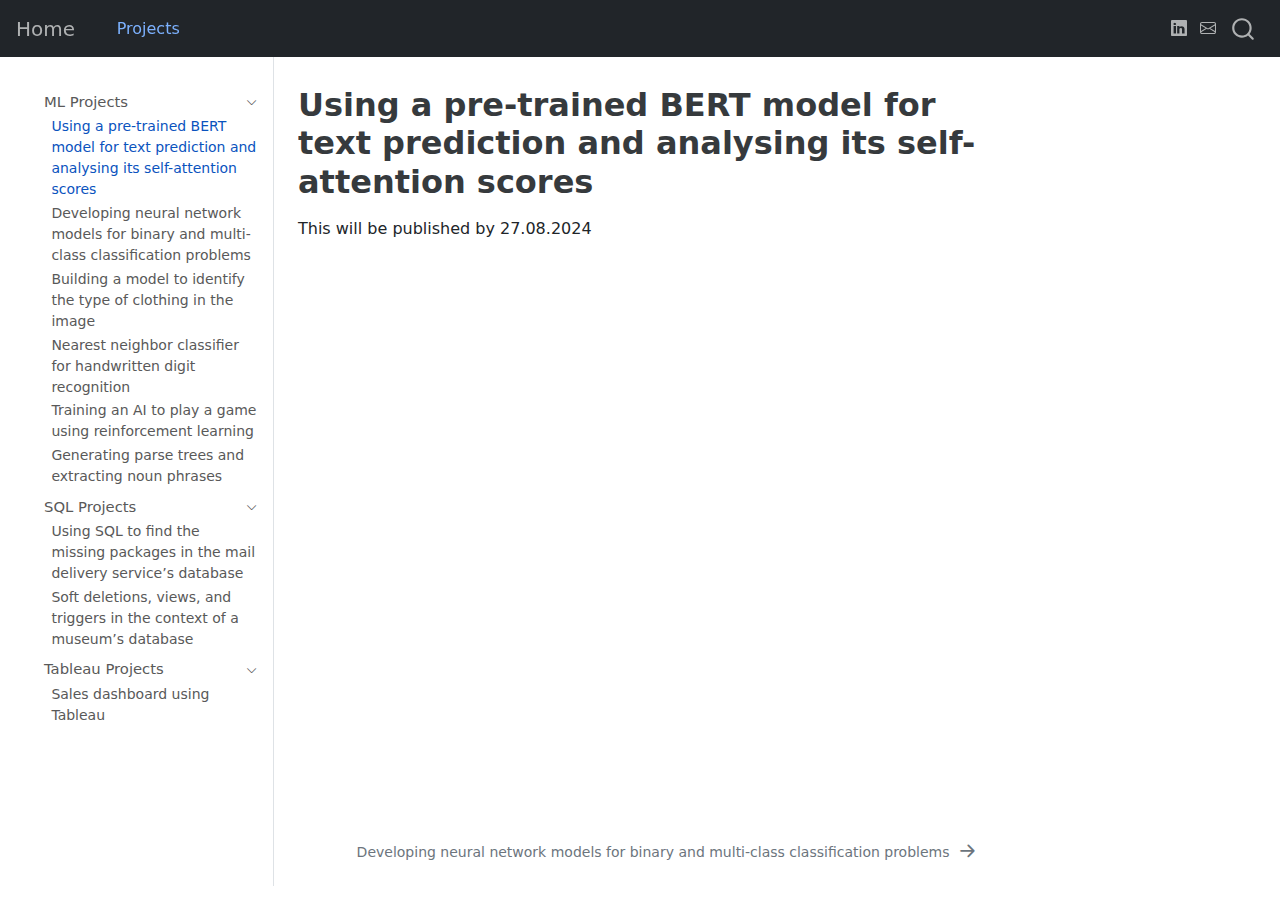
==== docs/projects/Bert/bertmodel.html @ 3a67f7de "Add projects" ====
<!DOCTYPE html>
<html xmlns="http://www.w3.org/1999/xhtml" lang="en" xml:lang="en"><head>

<meta charset="utf-8">
<meta name="generator" content="quarto-1.3.450">

<meta name="viewport" content="width=device-width, initial-scale=1.0, user-scalable=yes">


<title>Using a pre-trained BERT model for text prediction and analysing its self-attention scores</title>
<style>
code{white-space: pre-wrap;}
span.smallcaps{font-variant: small-caps;}
div.columns{display: flex; gap: min(4vw, 1.5em);}
div.column{flex: auto; overflow-x: auto;}
div.hanging-indent{margin-left: 1.5em; text-indent: -1.5em;}
ul.task-list{list-style: none;}
ul.task-list li input[type="checkbox"] {
  width: 0.8em;
  margin: 0 0.8em 0.2em -1em; /* quarto-specific, see https://github.com/quarto-dev/quarto-cli/issues/4556 */ 
  vertical-align: middle;
}
</style>


<script src="../../site_libs/quarto-nav/quarto-nav.js"></script>
<script src="../../site_libs/quarto-nav/headroom.min.js"></script>
<script src="../../site_libs/clipboard/clipboard.min.js"></script>
<script src="../../site_libs/quarto-search/autocomplete.umd.js"></script>
<script src="../../site_libs/quarto-search/fuse.min.js"></script>
<script src="../../site_libs/quarto-search/quarto-search.js"></script>
<meta name="quarto:offset" content="../../">
<link href="../../projects/BnMclass/binaryNmulti.html" rel="next">
<script src="../../site_libs/quarto-html/quarto.js"></script>
<script src="../../site_libs/quarto-html/popper.min.js"></script>
<script src="../../site_libs/quarto-html/tippy.umd.min.js"></script>
<script src="../../site_libs/quarto-html/anchor.min.js"></script>
<link href="../../site_libs/quarto-html/tippy.css" rel="stylesheet">
<link href="../../site_libs/quarto-html/quarto-syntax-highlighting.css" rel="stylesheet" id="quarto-text-highlighting-styles">
<script src="../../site_libs/bootstrap/bootstrap.min.js"></script>
<link href="../../site_libs/bootstrap/bootstrap-icons.css" rel="stylesheet">
<link href="../../site_libs/bootstrap/bootstrap.min.css" rel="stylesheet" id="quarto-bootstrap" data-mode="light">
<script id="quarto-search-options" type="application/json">{
  "location": "navbar",
  "copy-button": false,
  "collapse-after": 3,
  "panel-placement": "end",
  "type": "overlay",
  "limit": 20,
  "language": {
    "search-no-results-text": "No results",
    "search-matching-documents-text": "matching documents",
    "search-copy-link-title": "Copy link to search",
    "search-hide-matches-text": "Hide additional matches",
    "search-more-match-text": "more match in this document",
    "search-more-matches-text": "more matches in this document",
    "search-clear-button-title": "Clear",
    "search-detached-cancel-button-title": "Cancel",
    "search-submit-button-title": "Submit",
    "search-label": "Search"
  }
}</script>
<style>html{ scroll-behavior: smooth; }</style>


</head>

<body class="nav-sidebar floating nav-fixed">


<div id="quarto-search-results"></div>
  <header id="quarto-header" class="headroom fixed-top">
    <nav class="navbar navbar-expand-lg navbar-dark ">
      <div class="navbar-container container-fluid">
      <div class="navbar-brand-container">
    <a class="navbar-brand" href="../../index.html">
    <span class="navbar-title">Home</span>
    </a>
  </div>
            <div id="quarto-search" class="" title="Search"></div>
          <button class="navbar-toggler" type="button" data-bs-toggle="collapse" data-bs-target="#navbarCollapse" aria-controls="navbarCollapse" aria-expanded="false" aria-label="Toggle navigation" onclick="if (window.quartoToggleHeadroom) { window.quartoToggleHeadroom(); }">
  <span class="navbar-toggler-icon"></span>
</button>
          <div class="collapse navbar-collapse" id="navbarCollapse">
            <ul class="navbar-nav navbar-nav-scroll me-auto">
  <li class="nav-item">
    <a class="nav-link active" href="../../projects/MNIST/mnist.html" rel="" target="" aria-current="page">
 <span class="menu-text">Projects</span></a>
  </li>  
</ul>
            <div class="quarto-navbar-tools ms-auto">
    <a href="https://www.linkedin.com/in/ramkuchana/" rel="" title="Linkedin" class="quarto-navigation-tool px-1" aria-label="Linkedin"><i class="bi bi-linkedin"></i></a>
    <a href="mailto:rams9795@gmail.com" rel="" title="Email" class="quarto-navigation-tool px-1" aria-label="Email"><i class="bi bi-envelope"></i></a>
</div>
          </div> <!-- /navcollapse -->
      </div> <!-- /container-fluid -->
    </nav>
  <nav class="quarto-secondary-nav">
    <div class="container-fluid d-flex">
      <button type="button" class="quarto-btn-toggle btn" data-bs-toggle="collapse" data-bs-target="#quarto-sidebar,#quarto-sidebar-glass" aria-controls="quarto-sidebar" aria-expanded="false" aria-label="Toggle sidebar navigation" onclick="if (window.quartoToggleHeadroom) { window.quartoToggleHeadroom(); }">
        <i class="bi bi-layout-text-sidebar-reverse"></i>
      </button>
      <nav class="quarto-page-breadcrumbs" aria-label="breadcrumb"><ol class="breadcrumb"><li class="breadcrumb-item"><a href="../../projects/Bert/bertmodel.html">ML Projects</a></li><li class="breadcrumb-item"><a href="../../projects/Bert/bertmodel.html">Using a pre-trained BERT model for text prediction and analysing its self-attention scores</a></li></ol></nav>
      <a class="flex-grow-1" role="button" data-bs-toggle="collapse" data-bs-target="#quarto-sidebar,#quarto-sidebar-glass" aria-controls="quarto-sidebar" aria-expanded="false" aria-label="Toggle sidebar navigation" onclick="if (window.quartoToggleHeadroom) { window.quartoToggleHeadroom(); }">      
      </a>
    </div>
  </nav>
</header>
<!-- content -->
<div id="quarto-content" class="quarto-container page-columns page-rows-contents page-layout-article page-navbar">
<!-- sidebar -->
  <nav id="quarto-sidebar" class="sidebar collapse collapse-horizontal sidebar-navigation floating overflow-auto">
    <div class="sidebar-menu-container"> 
    <ul class="list-unstyled mt-1">
        <li class="sidebar-item sidebar-item-section">
      <div class="sidebar-item-container"> 
            <a class="sidebar-item-text sidebar-link text-start" data-bs-toggle="collapse" data-bs-target="#quarto-sidebar-section-1" aria-expanded="true">
 <span class="menu-text">ML Projects</span></a>
          <a class="sidebar-item-toggle text-start" data-bs-toggle="collapse" data-bs-target="#quarto-sidebar-section-1" aria-expanded="true" aria-label="Toggle section">
            <i class="bi bi-chevron-right ms-2"></i>
          </a> 
      </div>
      <ul id="quarto-sidebar-section-1" class="collapse list-unstyled sidebar-section depth1 show">  
          <li class="sidebar-item">
  <div class="sidebar-item-container"> 
  <a href="../../projects/Bert/bertmodel.html" class="sidebar-item-text sidebar-link active">
 <span class="menu-text">Using a pre-trained BERT model for text prediction and analysing its self-attention scores</span></a>
  </div>
</li>
          <li class="sidebar-item">
  <div class="sidebar-item-container"> 
  <a href="../../projects/BnMclass/binaryNmulti.html" class="sidebar-item-text sidebar-link">
 <span class="menu-text">Developing neural network models for binary and multi-class classification problems</span></a>
  </div>
</li>
          <li class="sidebar-item">
  <div class="sidebar-item-container"> 
  <a href="../../projects/FashionMNIST/fashionMNIST.html" class="sidebar-item-text sidebar-link">
 <span class="menu-text">Building a model to identify the type of clothing in the image</span></a>
  </div>
</li>
          <li class="sidebar-item">
  <div class="sidebar-item-container"> 
  <a href="../../projects/MNIST/mnist.html" class="sidebar-item-text sidebar-link">
 <span class="menu-text">Nearest neighbor classifier for handwritten digit recognition</span></a>
  </div>
</li>
          <li class="sidebar-item">
  <div class="sidebar-item-container"> 
  <a href="../../projects/NimGame/NimGame.html" class="sidebar-item-text sidebar-link">
 <span class="menu-text">Training an AI to play a game using reinforcement learning</span></a>
  </div>
</li>
          <li class="sidebar-item">
  <div class="sidebar-item-container"> 
  <a href="../../projects/ParseTrees/ParsetreesNnounphrases.html" class="sidebar-item-text sidebar-link">
 <span class="menu-text">Generating parse trees and extracting noun phrases</span></a>
  </div>
</li>
      </ul>
  </li>
        <li class="sidebar-item sidebar-item-section">
      <div class="sidebar-item-container"> 
            <a class="sidebar-item-text sidebar-link text-start" data-bs-toggle="collapse" data-bs-target="#quarto-sidebar-section-2" aria-expanded="true">
 <span class="menu-text">SQL Projects</span></a>
          <a class="sidebar-item-toggle text-start" data-bs-toggle="collapse" data-bs-target="#quarto-sidebar-section-2" aria-expanded="true" aria-label="Toggle section">
            <i class="bi bi-chevron-right ms-2"></i>
          </a> 
      </div>
      <ul id="quarto-sidebar-section-2" class="collapse list-unstyled sidebar-section depth1 show">  
          <li class="sidebar-item">
  <div class="sidebar-item-container"> 
  <a href="../../projects/SQLPackages/packages.html" class="sidebar-item-text sidebar-link">
 <span class="menu-text">Using SQL to find the missing packages in the mail delivery service’s database</span></a>
  </div>
</li>
          <li class="sidebar-item">
  <div class="sidebar-item-container"> 
  <a href="../../projects/SQLMuseum/mfa.html" class="sidebar-item-text sidebar-link">
 <span class="menu-text">Soft deletions, views, and triggers in the context of a museum’s database</span></a>
  </div>
</li>
      </ul>
  </li>
        <li class="sidebar-item sidebar-item-section">
      <div class="sidebar-item-container"> 
            <a class="sidebar-item-text sidebar-link text-start" data-bs-toggle="collapse" data-bs-target="#quarto-sidebar-section-3" aria-expanded="true">
 <span class="menu-text">Tableau Projects</span></a>
          <a class="sidebar-item-toggle text-start" data-bs-toggle="collapse" data-bs-target="#quarto-sidebar-section-3" aria-expanded="true" aria-label="Toggle section">
            <i class="bi bi-chevron-right ms-2"></i>
          </a> 
      </div>
      <ul id="quarto-sidebar-section-3" class="collapse list-unstyled sidebar-section depth1 show">  
          <li class="sidebar-item">
  <div class="sidebar-item-container"> 
  <a href="../../projects/Salesdashboard/salesdashboard.html" class="sidebar-item-text sidebar-link">
 <span class="menu-text">Sales dashboard using Tableau</span></a>
  </div>
</li>
      </ul>
  </li>
    </ul>
    </div>
</nav>
<div id="quarto-sidebar-glass" data-bs-toggle="collapse" data-bs-target="#quarto-sidebar,#quarto-sidebar-glass"></div>
<!-- margin-sidebar -->
    <div id="quarto-margin-sidebar" class="sidebar margin-sidebar">
        
    </div>
<!-- main -->
<main class="content" id="quarto-document-content">

<header id="title-block-header" class="quarto-title-block default">
<div class="quarto-title">
<h1 class="title">Using a pre-trained BERT model for text prediction and analysing its self-attention scores</h1>
</div>



<div class="quarto-title-meta">

    
  
    
  </div>
  

</header>

<p>This will be published by 27.08.2024</p>



<a onclick="window.scrollTo(0, 0); return false;" role="button" id="quarto-back-to-top"><i class="bi bi-arrow-up"></i> Back to top</a></main> <!-- /main -->
<script id="quarto-html-after-body" type="application/javascript">
window.document.addEventListener("DOMContentLoaded", function (event) {
  const toggleBodyColorMode = (bsSheetEl) => {
    const mode = bsSheetEl.getAttribute("data-mode");
    const bodyEl = window.document.querySelector("body");
    if (mode === "dark") {
      bodyEl.classList.add("quarto-dark");
      bodyEl.classList.remove("quarto-light");
    } else {
      bodyEl.classList.add("quarto-light");
      bodyEl.classList.remove("quarto-dark");
    }
  }
  const toggleBodyColorPrimary = () => {
    const bsSheetEl = window.document.querySelector("link#quarto-bootstrap");
    if (bsSheetEl) {
      toggleBodyColorMode(bsSheetEl);
    }
  }
  toggleBodyColorPrimary();  
  const icon = "";
  const anchorJS = new window.AnchorJS();
  anchorJS.options = {
    placement: 'right',
    icon: icon
  };
  anchorJS.add('.anchored');
  function tippyHover(el, contentFn) {
    const config = {
      allowHTML: true,
      content: contentFn,
      maxWidth: 500,
      delay: 100,
      arrow: false,
      appendTo: function(el) {
          return el.parentElement;
      },
      interactive: true,
      interactiveBorder: 10,
      theme: 'quarto',
      placement: 'bottom-start'
    };
    window.tippy(el, config); 
  }
  const noterefs = window.document.querySelectorAll('a[role="doc-noteref"]');
  for (var i=0; i<noterefs.length; i++) {
    const ref = noterefs[i];
    tippyHover(ref, function() {
      // use id or data attribute instead here
      let href = ref.getAttribute('data-footnote-href') || ref.getAttribute('href');
      try { href = new URL(href).hash; } catch {}
      const id = href.replace(/^#\/?/, "");
      const note = window.document.getElementById(id);
      return note.innerHTML;
    });
  }
      let selectedAnnoteEl;
      const selectorForAnnotation = ( cell, annotation) => {
        let cellAttr = 'data-code-cell="' + cell + '"';
        let lineAttr = 'data-code-annotation="' +  annotation + '"';
        const selector = 'span[' + cellAttr + '][' + lineAttr + ']';
        return selector;
      }
      const selectCodeLines = (annoteEl) => {
        const doc = window.document;
        const targetCell = annoteEl.getAttribute("data-target-cell");
        const targetAnnotation = annoteEl.getAttribute("data-target-annotation");
        const annoteSpan = window.document.querySelector(selectorForAnnotation(targetCell, targetAnnotation));
        const lines = annoteSpan.getAttribute("data-code-lines").split(",");
        const lineIds = lines.map((line) => {
          return targetCell + "-" + line;
        })
        let top = null;
        let height = null;
        let parent = null;
        if (lineIds.length > 0) {
            //compute the position of the single el (top and bottom and make a div)
            const el = window.document.getElementById(lineIds[0]);
            top = el.offsetTop;
            height = el.offsetHeight;
            parent = el.parentElement.parentElement;
          if (lineIds.length > 1) {
            const lastEl = window.document.getElementById(lineIds[lineIds.length - 1]);
            const bottom = lastEl.offsetTop + lastEl.offsetHeight;
            height = bottom - top;
          }
          if (top !== null && height !== null && parent !== null) {
            // cook up a div (if necessary) and position it 
            let div = window.document.getElementById("code-annotation-line-highlight");
            if (div === null) {
              div = window.document.createElement("div");
              div.setAttribute("id", "code-annotation-line-highlight");
              div.style.position = 'absolute';
              parent.appendChild(div);
            }
            div.style.top = top - 2 + "px";
            div.style.height = height + 4 + "px";
            let gutterDiv = window.document.getElementById("code-annotation-line-highlight-gutter");
            if (gutterDiv === null) {
              gutterDiv = window.document.createElement("div");
              gutterDiv.setAttribute("id", "code-annotation-line-highlight-gutter");
              gutterDiv.style.position = 'absolute';
              const codeCell = window.document.getElementById(targetCell);
              const gutter = codeCell.querySelector('.code-annotation-gutter');
              gutter.appendChild(gutterDiv);
            }
            gutterDiv.style.top = top - 2 + "px";
            gutterDiv.style.height = height + 4 + "px";
          }
          selectedAnnoteEl = annoteEl;
        }
      };
      const unselectCodeLines = () => {
        const elementsIds = ["code-annotation-line-highlight", "code-annotation-line-highlight-gutter"];
        elementsIds.forEach((elId) => {
          const div = window.document.getElementById(elId);
          if (div) {
            div.remove();
          }
        });
        selectedAnnoteEl = undefined;
      };
      // Attach click handler to the DT
      const annoteDls = window.document.querySelectorAll('dt[data-target-cell]');
      for (const annoteDlNode of annoteDls) {
        annoteDlNode.addEventListener('click', (event) => {
          const clickedEl = event.target;
          if (clickedEl !== selectedAnnoteEl) {
            unselectCodeLines();
            const activeEl = window.document.querySelector('dt[data-target-cell].code-annotation-active');
            if (activeEl) {
              activeEl.classList.remove('code-annotation-active');
            }
            selectCodeLines(clickedEl);
            clickedEl.classList.add('code-annotation-active');
          } else {
            // Unselect the line
            unselectCodeLines();
            clickedEl.classList.remove('code-annotation-active');
          }
        });
      }
  const findCites = (el) => {
    const parentEl = el.parentElement;
    if (parentEl) {
      const cites = parentEl.dataset.cites;
      if (cites) {
        return {
          el,
          cites: cites.split(' ')
        };
      } else {
        return findCites(el.parentElement)
      }
    } else {
      return undefined;
    }
  };
  var bibliorefs = window.document.querySelectorAll('a[role="doc-biblioref"]');
  for (var i=0; i<bibliorefs.length; i++) {
    const ref = bibliorefs[i];
    const citeInfo = findCites(ref);
    if (citeInfo) {
      tippyHover(citeInfo.el, function() {
        var popup = window.document.createElement('div');
        citeInfo.cites.forEach(function(cite) {
          var citeDiv = window.document.createElement('div');
          citeDiv.classList.add('hanging-indent');
          citeDiv.classList.add('csl-entry');
          var biblioDiv = window.document.getElementById('ref-' + cite);
          if (biblioDiv) {
            citeDiv.innerHTML = biblioDiv.innerHTML;
          }
          popup.appendChild(citeDiv);
        });
        return popup.innerHTML;
      });
    }
  }
});
</script>
<nav class="page-navigation">
  <div class="nav-page nav-page-previous">
  </div>
  <div class="nav-page nav-page-next">
      <a href="../../projects/BnMclass/binaryNmulti.html" class="pagination-link">
        <span class="nav-page-text">Developing neural network models for binary and multi-class classification problems</span> <i class="bi bi-arrow-right-short"></i>
      </a>
  </div>
</nav>
</div> <!-- /content -->



<script src="../../site_libs/quarto-html/zenscroll-min.js"></script>
</body></html>
---- docs/site_libs/quarto-html/tippy.css ----
.tippy-box[data-animation=fade][data-state=hidden]{opacity:0}[data-tippy-root]{max-width:calc(100vw - 10px)}.tippy-box{position:relative;background-color:#333;color:#fff;border-radius:4px;font-size:14px;line-height:1.4;white-space:normal;outline:0;transition-property:transform,visibility,opacity}.tippy-box[data-placement^=top]>.tippy-arrow{bottom:0}.tippy-box[data-placement^=top]>.tippy-arrow:before{bottom:-7px;left:0;border-width:8px 8px 0;border-top-color:initial;transform-origin:center top}.tippy-box[data-placement^=bottom]>.tippy-arrow{top:0}.tippy-box[data-placement^=bottom]>.tippy-arrow:before{top:-7px;left:0;border-width:0 8px 8px;border-bottom-color:initial;transform-origin:center bottom}.tippy-box[data-placement^=left]>.tippy-arrow{right:0}.tippy-box[data-placement^=left]>.tippy-arrow:before{border-width:8px 0 8px 8px;border-left-color:initial;right:-7px;transform-origin:center left}.tippy-box[data-placement^=right]>.tippy-arrow{left:0}.tippy-box[data-placement^=right]>.tippy-arrow:before{left:-7px;border-width:8px 8px 8px 0;border-right-color:initial;transform-origin:center right}.tippy-box[data-inertia][data-state=visible]{transition-timing-function:cubic-bezier(.54,1.5,.38,1.11)}.tippy-arrow{width:16px;height:16px;color:#333}.tippy-arrow:before{content:"";position:absolute;border-color:transparent;border-style:solid}.tippy-content{position:relative;padding:5px 9px;z-index:1}
---- docs/site_libs/quarto-html/quarto-syntax-highlighting.css ----
/* quarto syntax highlight colors */
:root {
  --quarto-hl-ot-color: #8f5902;
  --quarto-hl-at-color: #c4a000;
  --quarto-hl-ss-color: #4e9a06;
  --quarto-hl-an-color: #8f5902;
  --quarto-hl-fu-color: #000000;
  --quarto-hl-st-color: #4e9a06;
  --quarto-hl-cf-color: #204a87;
  --quarto-hl-op-color: #ce5c00;
  --quarto-hl-er-color: #a40000;
  --quarto-hl-bn-color: #0000cf;
  --quarto-hl-al-color: #ef2929;
  --quarto-hl-va-color: #000000;
  --quarto-hl-ex-color: inherit;
  --quarto-hl-pp-color: #8f5902;
  --quarto-hl-in-color: #8f5902;
  --quarto-hl-vs-color: #4e9a06;
  --quarto-hl-wa-color: #8f5902;
  --quarto-hl-do-color: #8f5902;
  --quarto-hl-im-color: inherit;
  --quarto-hl-ch-color: #4e9a06;
  --quarto-hl-dt-color: #204a87;
  --quarto-hl-fl-color: #0000cf;
  --quarto-hl-co-color: #8f5902;
  --quarto-hl-cv-color: #8f5902;
  --quarto-hl-cn-color: #000000;
  --quarto-hl-sc-color: #000000;
  --quarto-hl-dv-color: #0000cf;
  --quarto-hl-kw-color: #204a87;
}

/* other quarto variables */
:root {
  --quarto-font-monospace: SFMono-Regular, Menlo, Monaco, Consolas, "Liberation Mono", "Courier New", monospace;
}

pre > code.sourceCode > span {
  color: #000000;
  font-style: inherit;
}

code span {
  color: #000000;
  font-style: inherit;
}

code.sourceCode > span {
  color: #000000;
  font-style: inherit;
}

div.sourceCode,
div.sourceCode pre.sourceCode {
  color: #000000;
  font-style: inherit;
}

code span.ot {
  color: #8f5902;
  font-style: inherit;
}

code span.at {
  color: #c4a000;
  font-style: inherit;
}

code span.ss {
  color: #4e9a06;
  font-style: inherit;
}

code span.an {
  color: #8f5902;
  font-weight: bold;
  font-style: italic;
}

code span.fu {
  color: #000000;
  font-style: inherit;
}

code span.st {
  color: #4e9a06;
  font-style: inherit;
}

code span.cf {
  color: #204a87;
  font-weight: bold;
  font-style: inherit;
}

code span.op {
  color: #ce5c00;
  font-weight: bold;
  font-style: inherit;
}

code span.er {
  color: #a40000;
  font-weight: bold;
  font-style: inherit;
}

code span.bn {
  color: #0000cf;
  font-style: inherit;
}

code span.al {
  color: #ef2929;
  font-style: inherit;
}

code span.va {
  color: #000000;
  font-style: inherit;
}

code span.ex {
  font-style: inherit;
}

code span.pp {
  color: #8f5902;
  font-style: italic;
}

code span.in {
  color: #8f5902;
  font-weight: bold;
  font-style: italic;
}

code span.vs {
  color: #4e9a06;
  font-style: inherit;
}

code span.wa {
  color: #8f5902;
  font-weight: bold;
  font-style: italic;
}

code span.do {
  color: #8f5902;
  font-weight: bold;
  font-style: italic;
}

code span.im {
  font-style: inherit;
}

code span.ch {
  color: #4e9a06;
  font-style: inherit;
}

code span.dt {
  color: #204a87;
  font-style: inherit;
}

code span.fl {
  color: #0000cf;
  font-style: inherit;
}

code span.co {
  color: #8f5902;
  font-style: italic;
}

code span.cv {
  color: #8f5902;
  font-weight: bold;
  font-style: italic;
}

code span.cn {
  color: #000000;
  font-style: inherit;
}

code span.sc {
  color: #000000;
  font-style: inherit;
}

code span.dv {
  color: #0000cf;
  font-style: inherit;
}

code span.kw {
  color: #204a87;
  font-weight: bold;
  font-style: inherit;
}

.prevent-inlining {
  content: "</";
}

/*# sourceMappingURL=debc5d5d77c3f9108843748ff7464032.css.map */
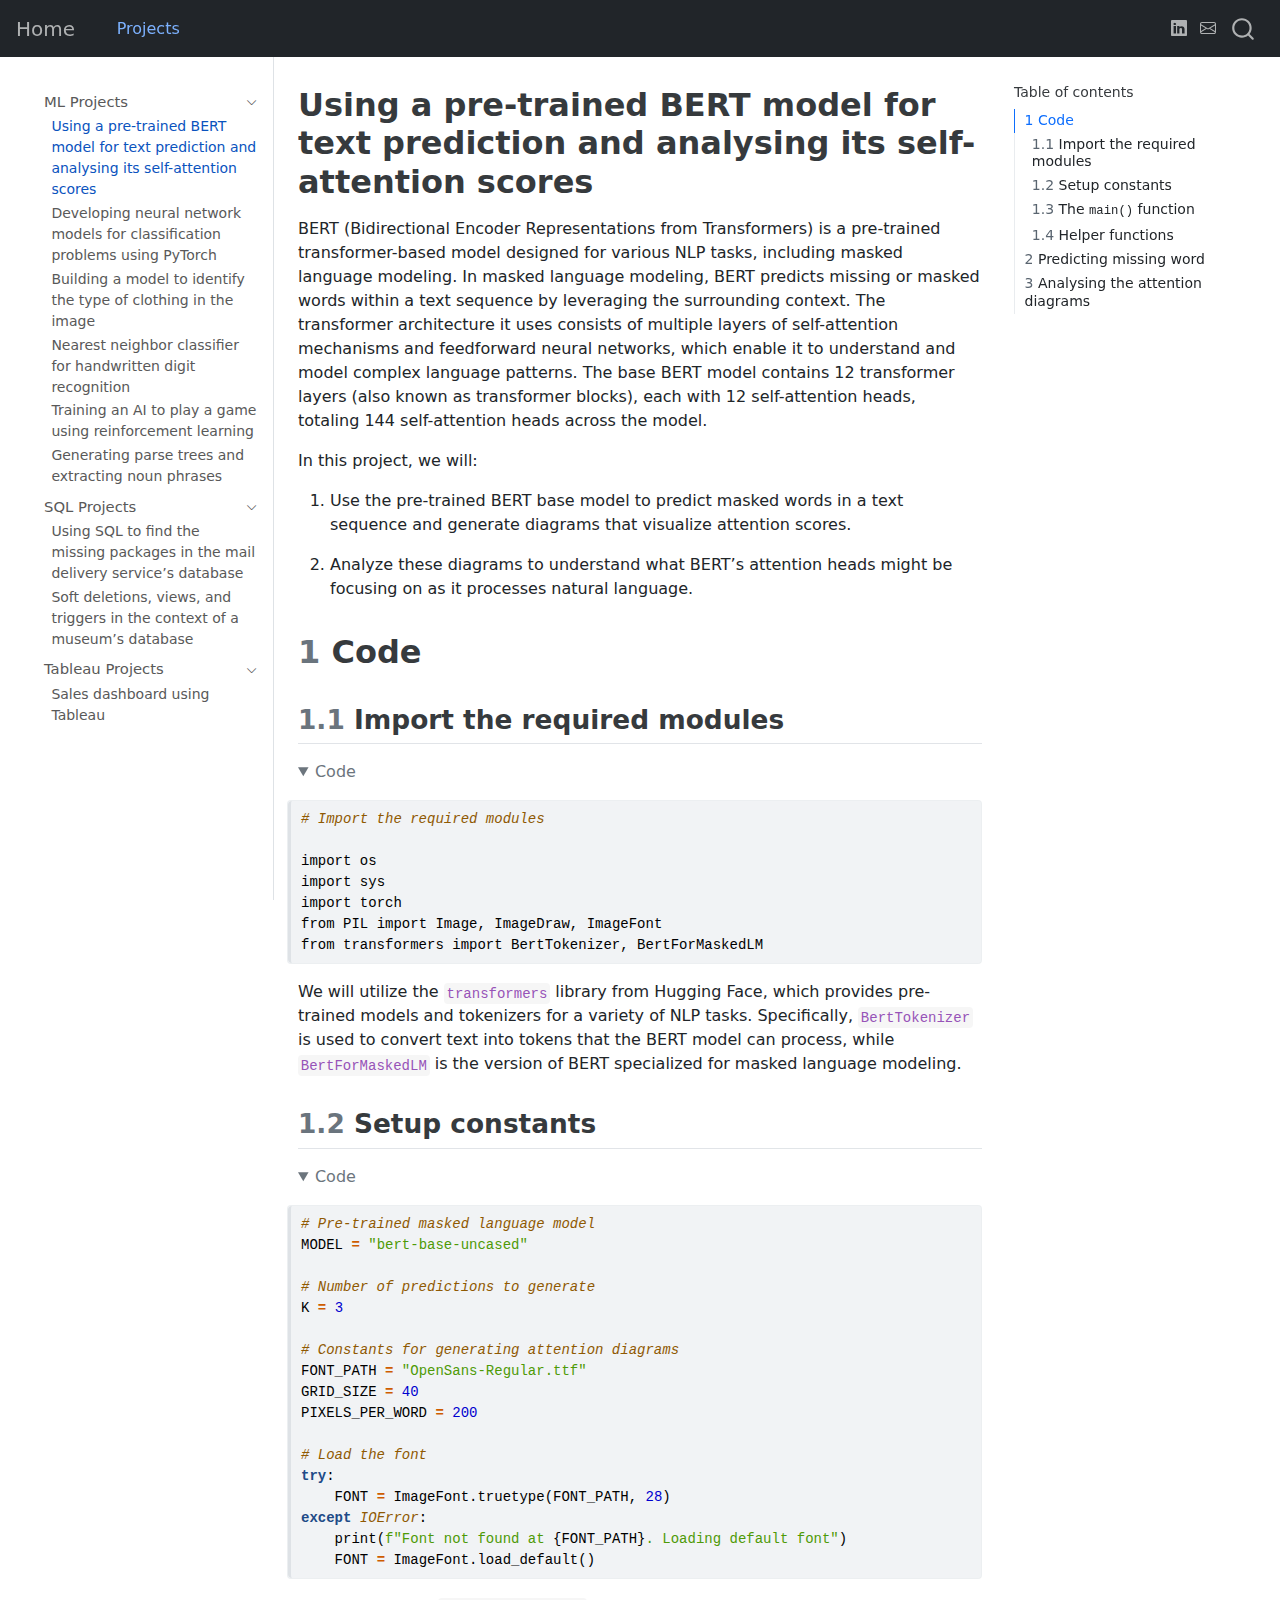
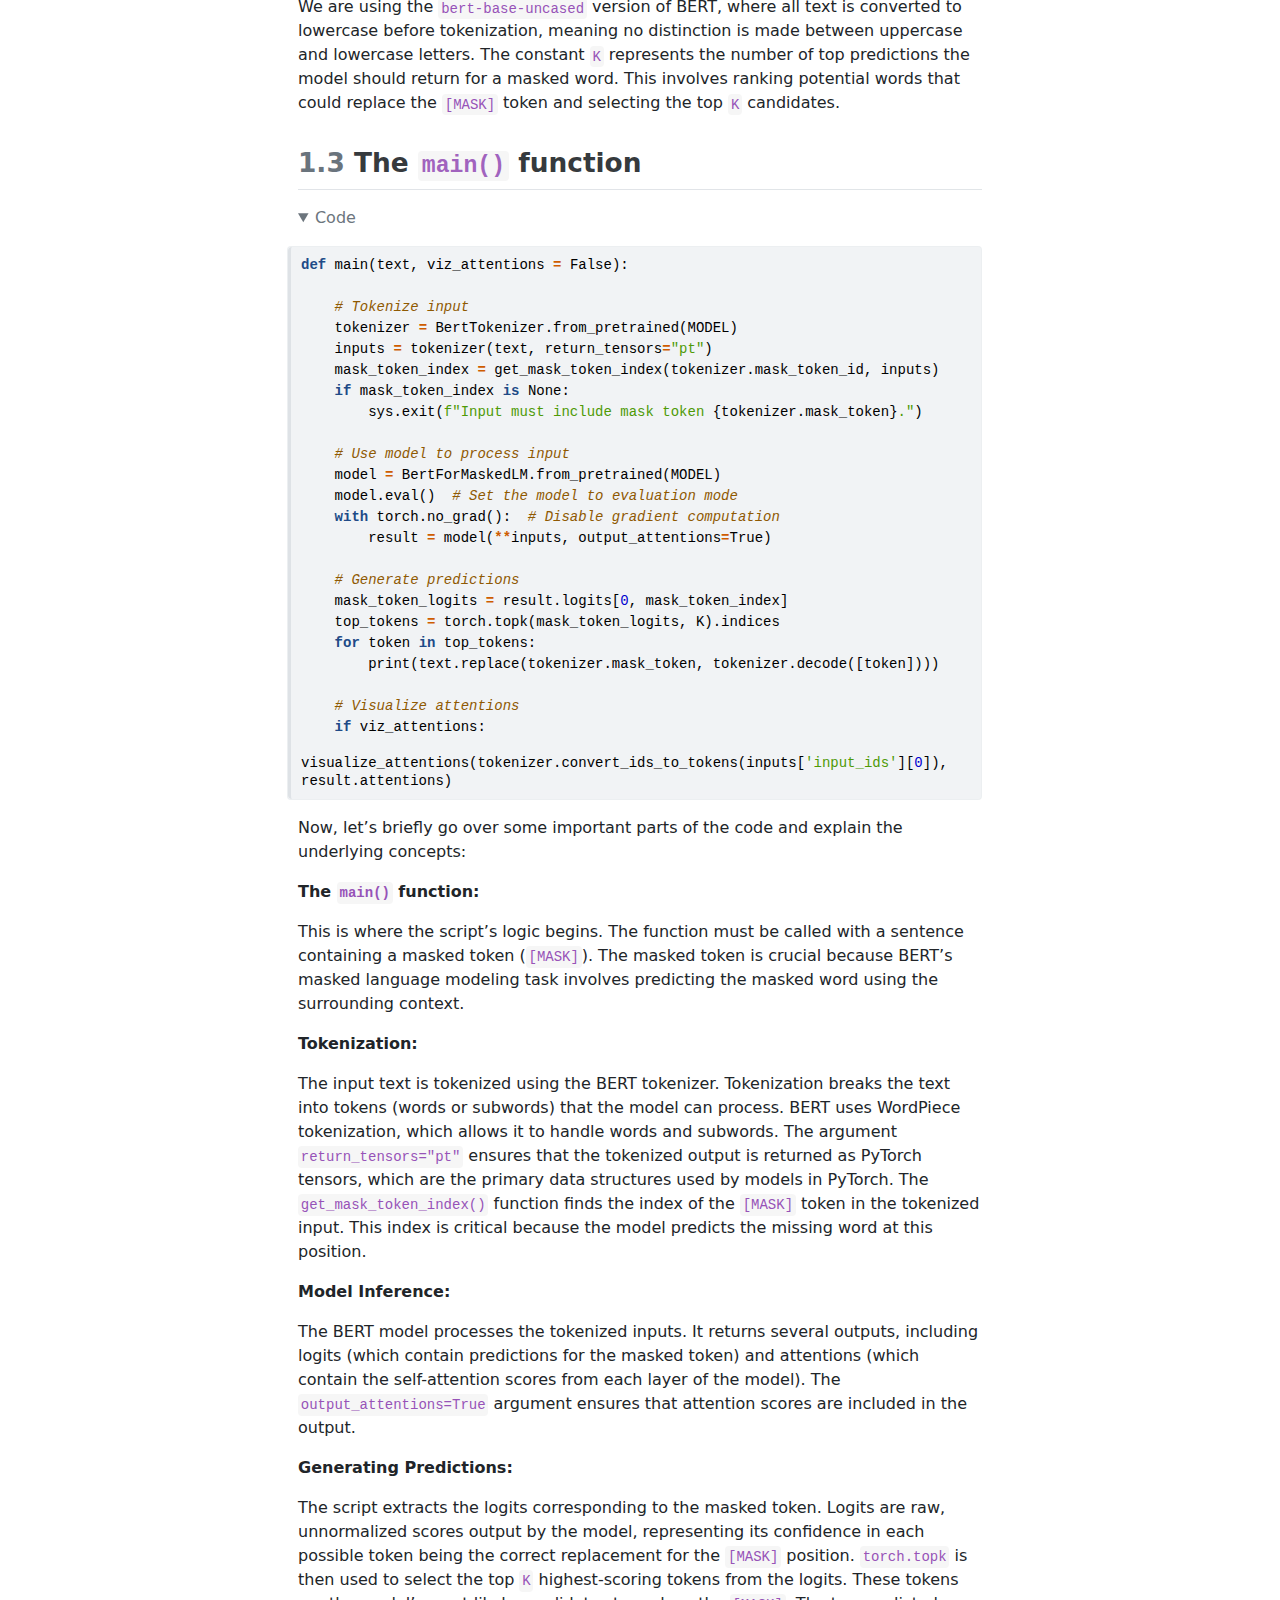
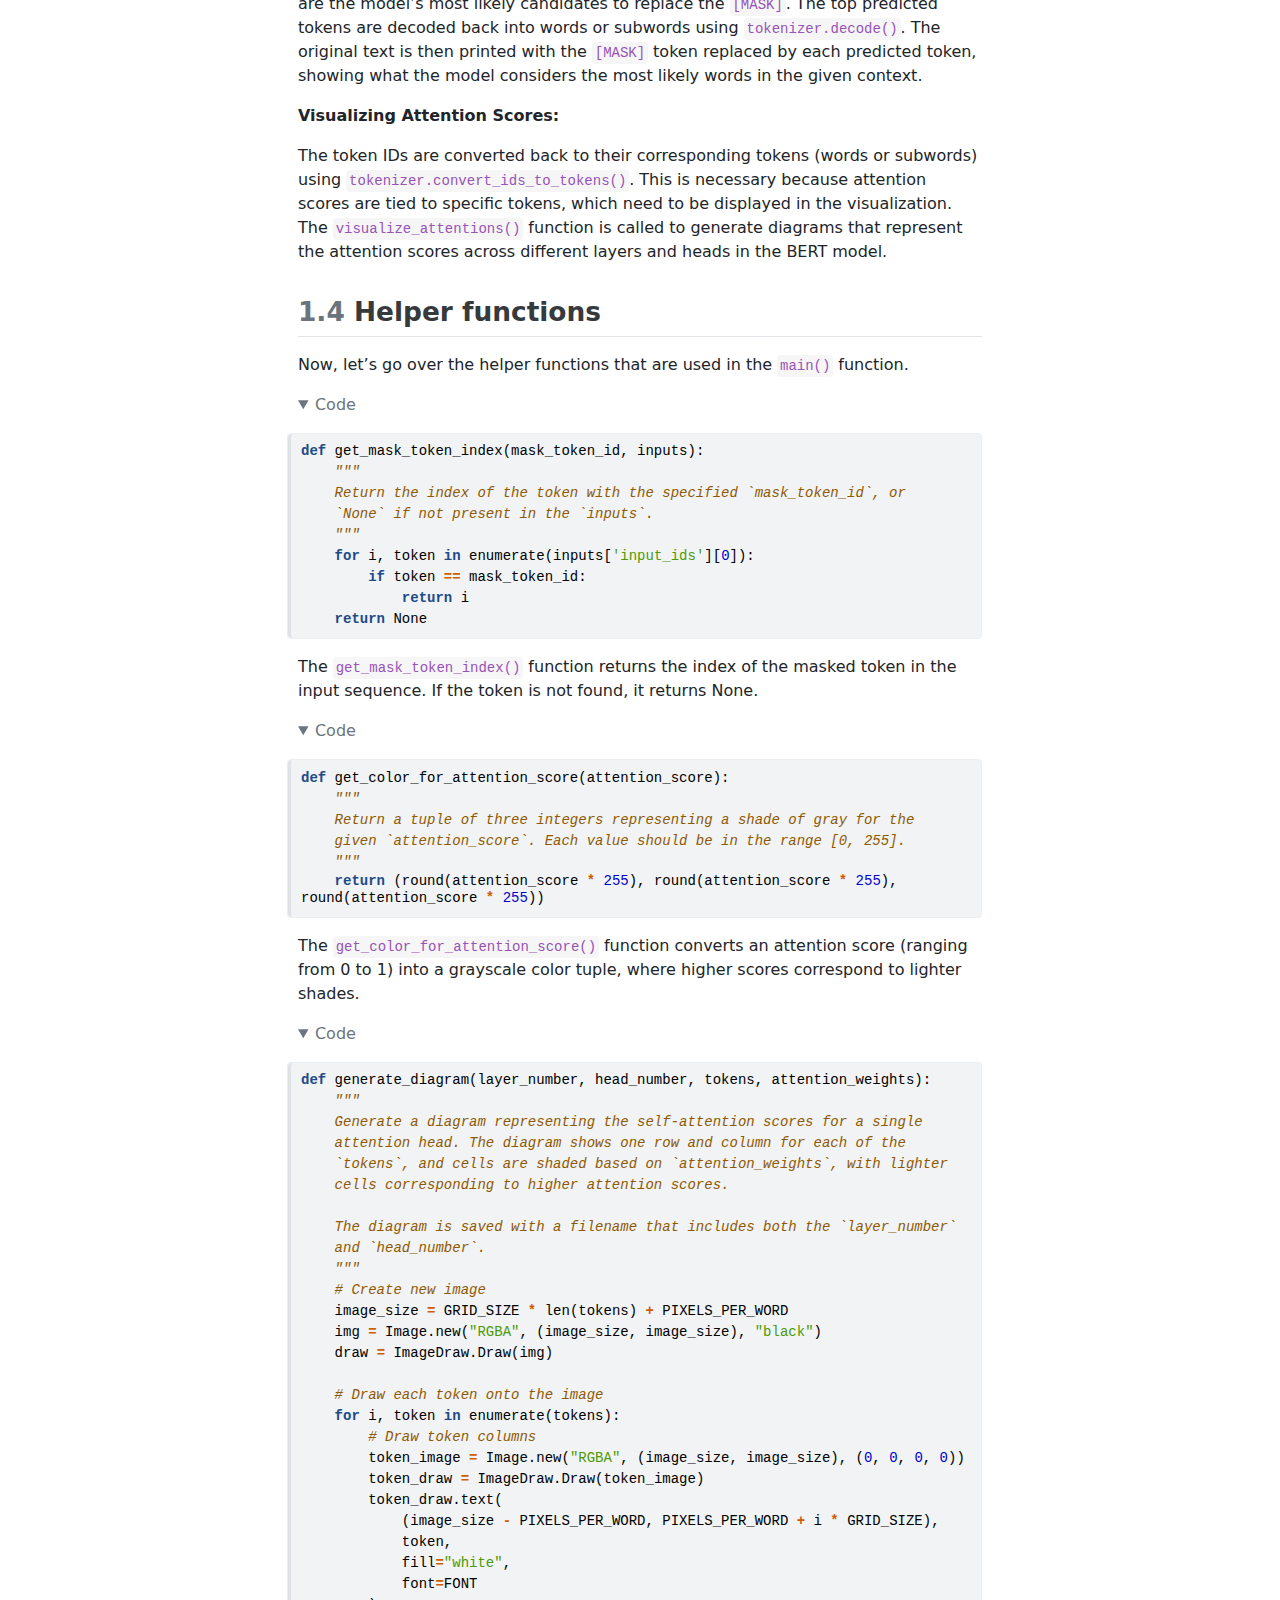
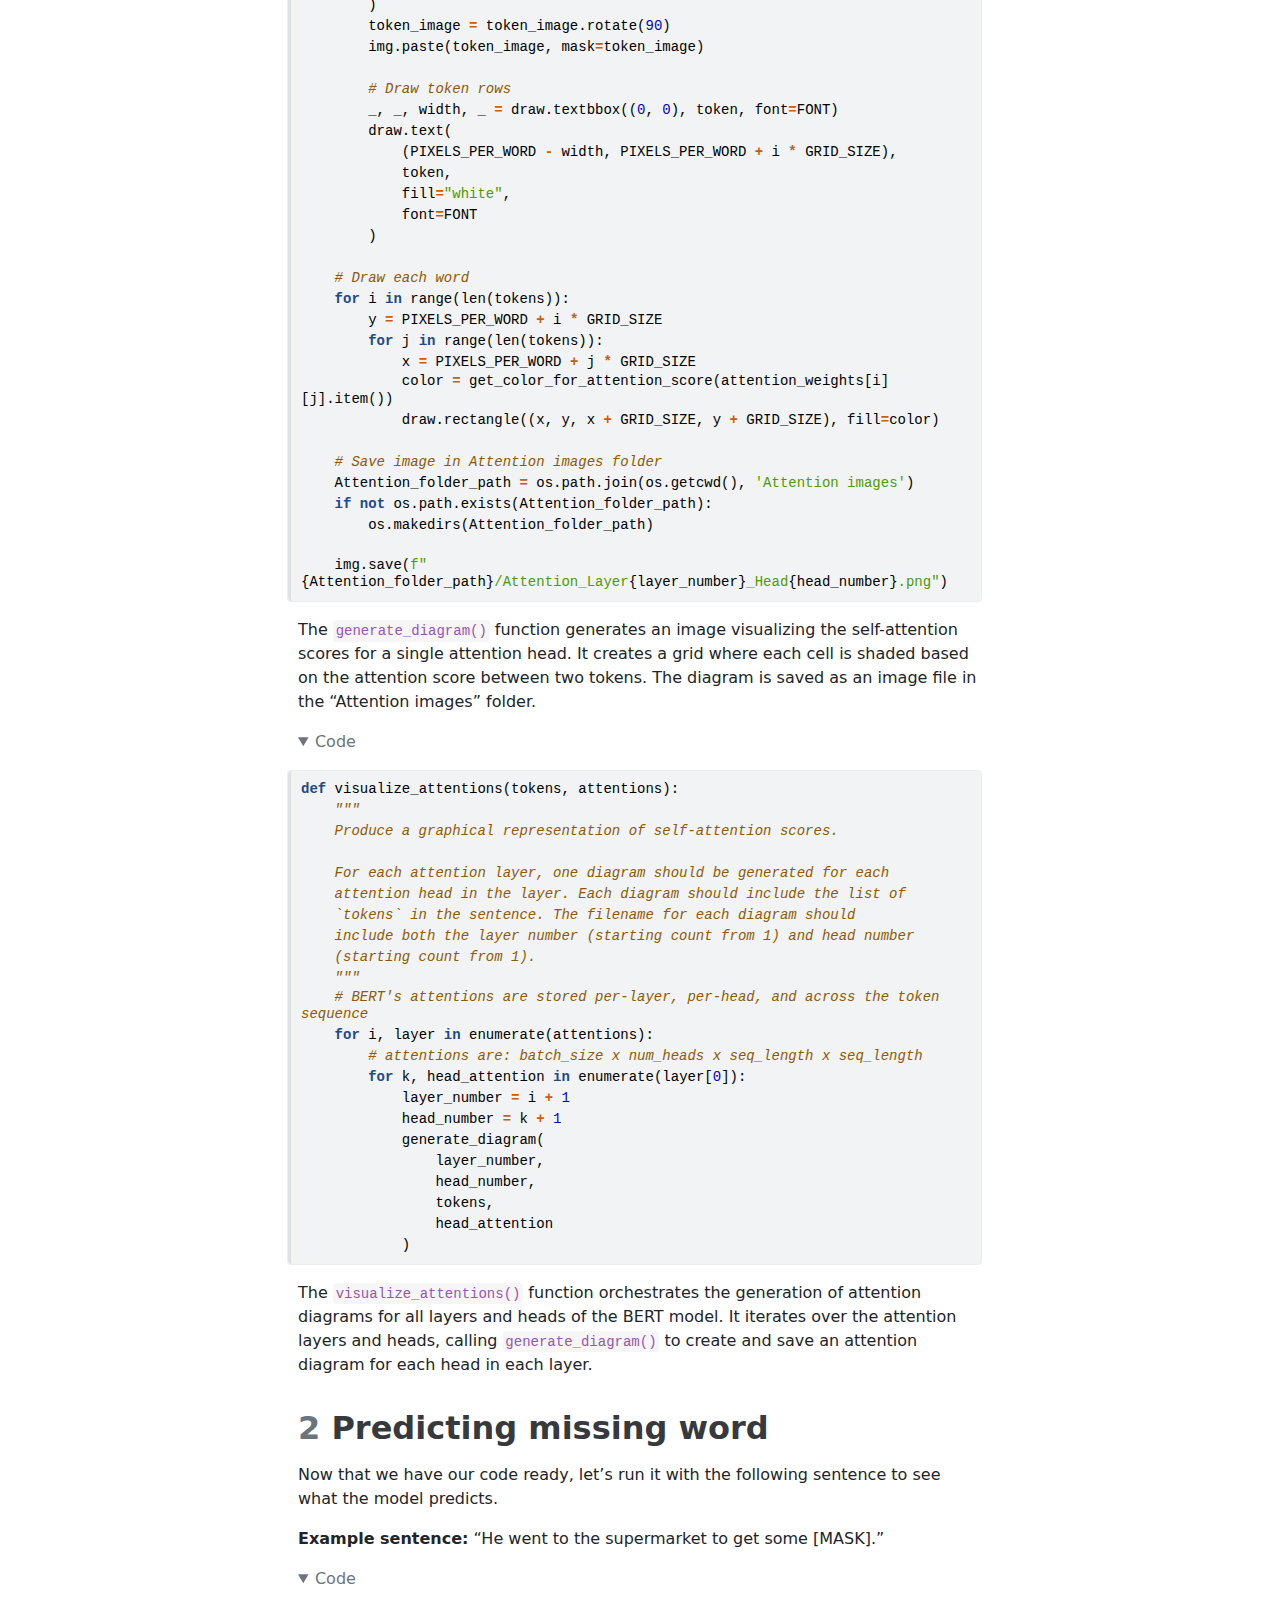
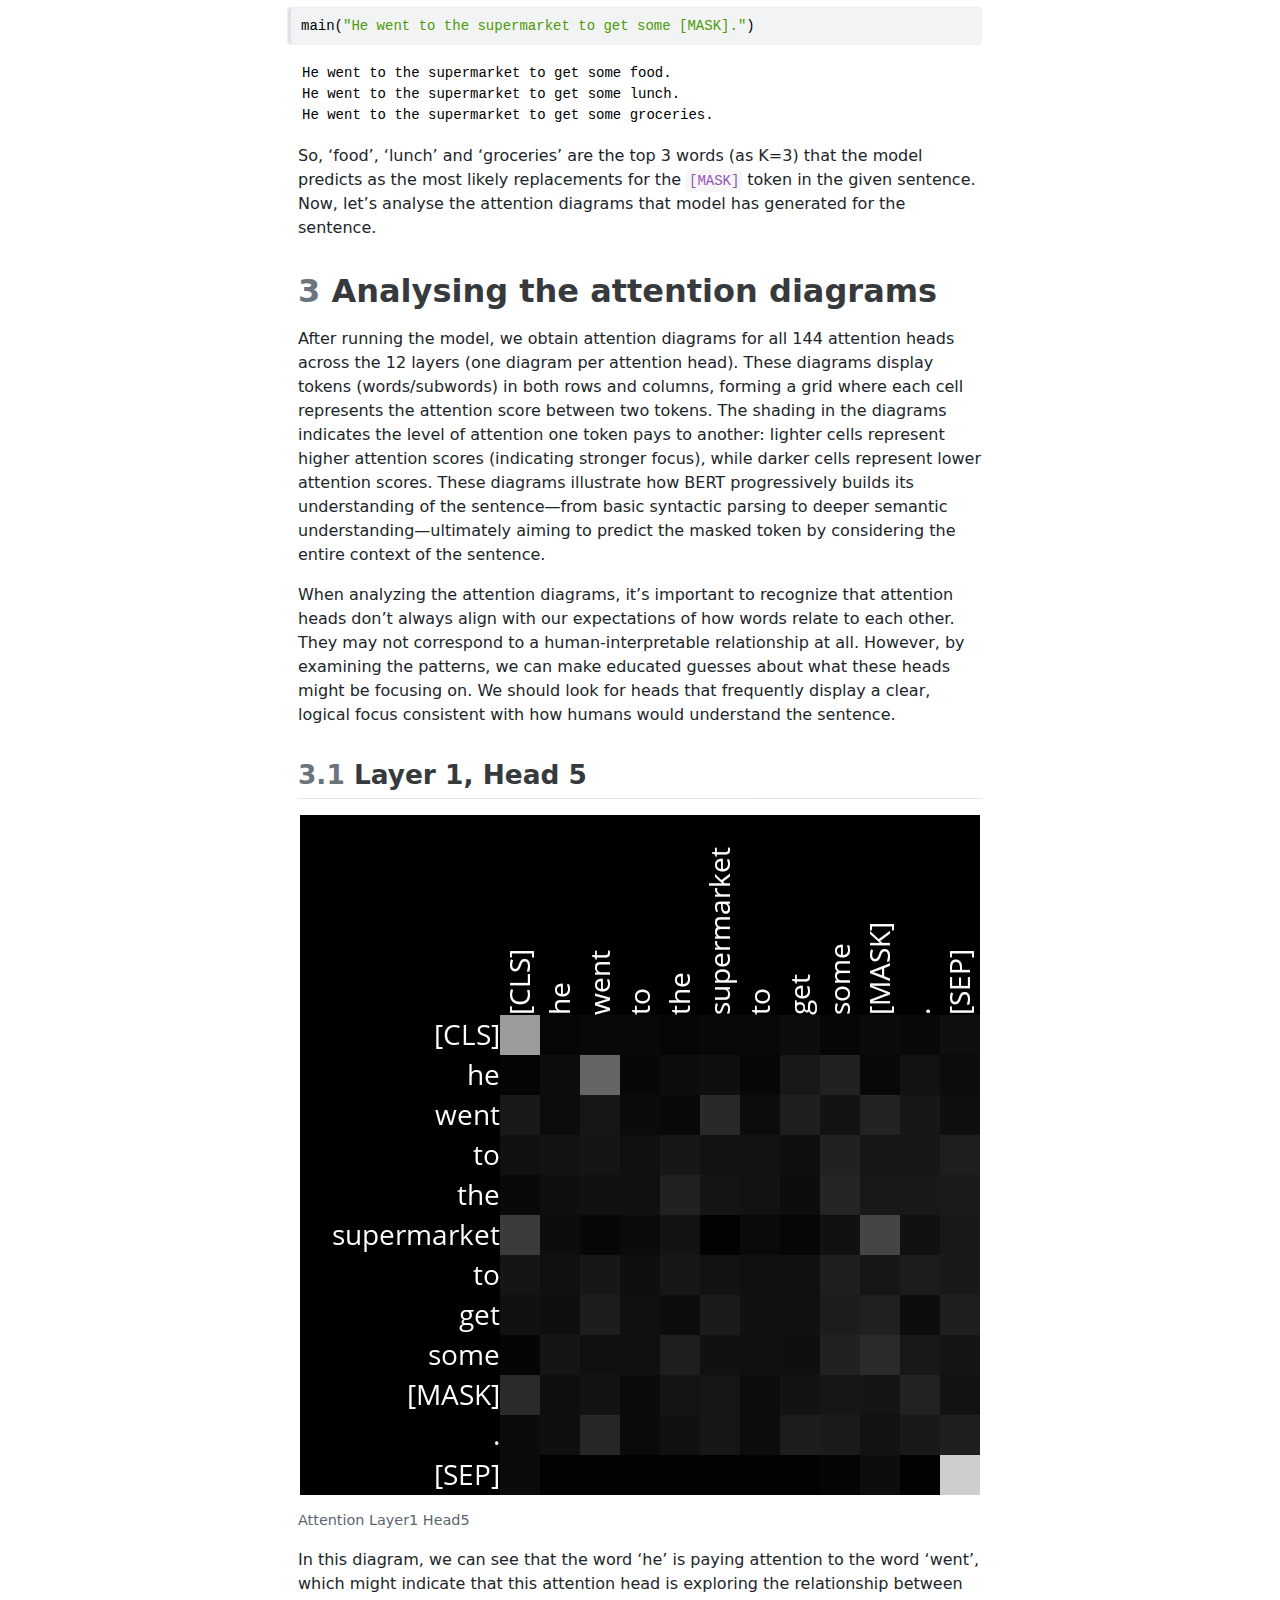
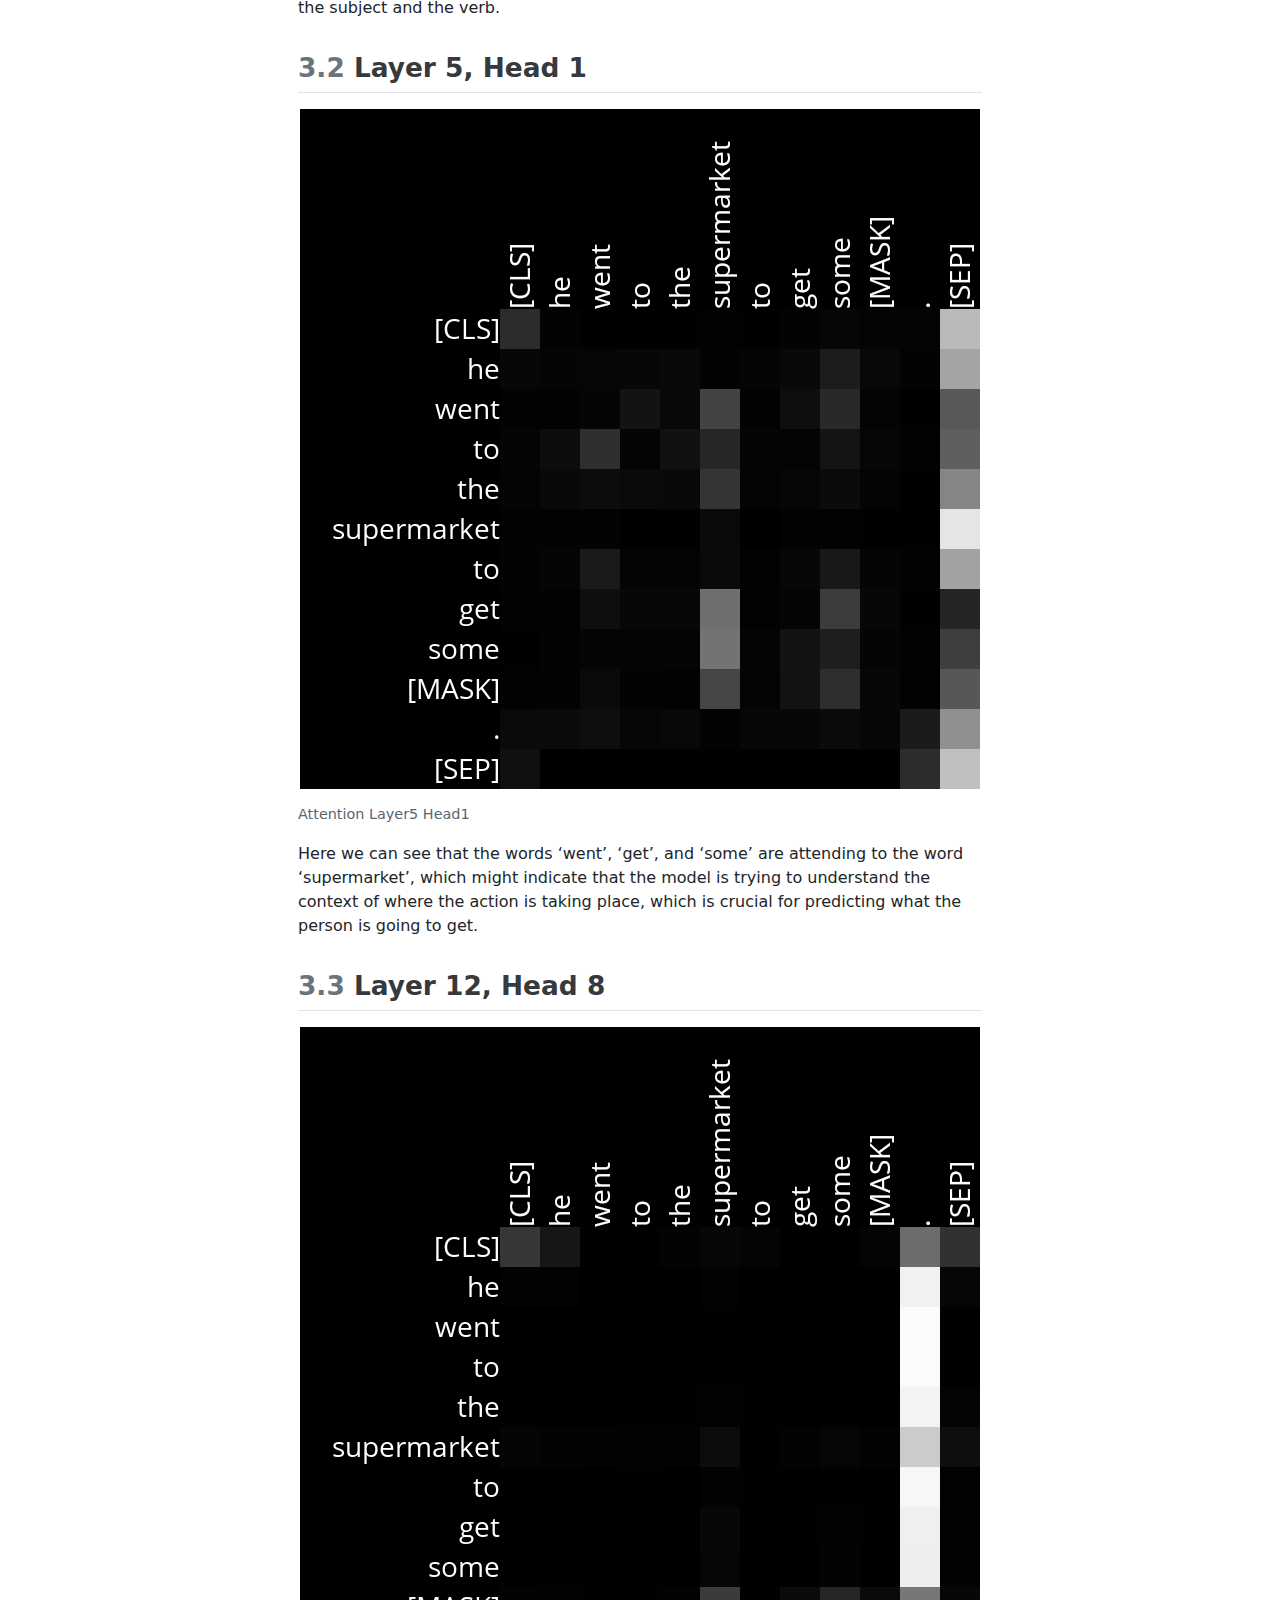
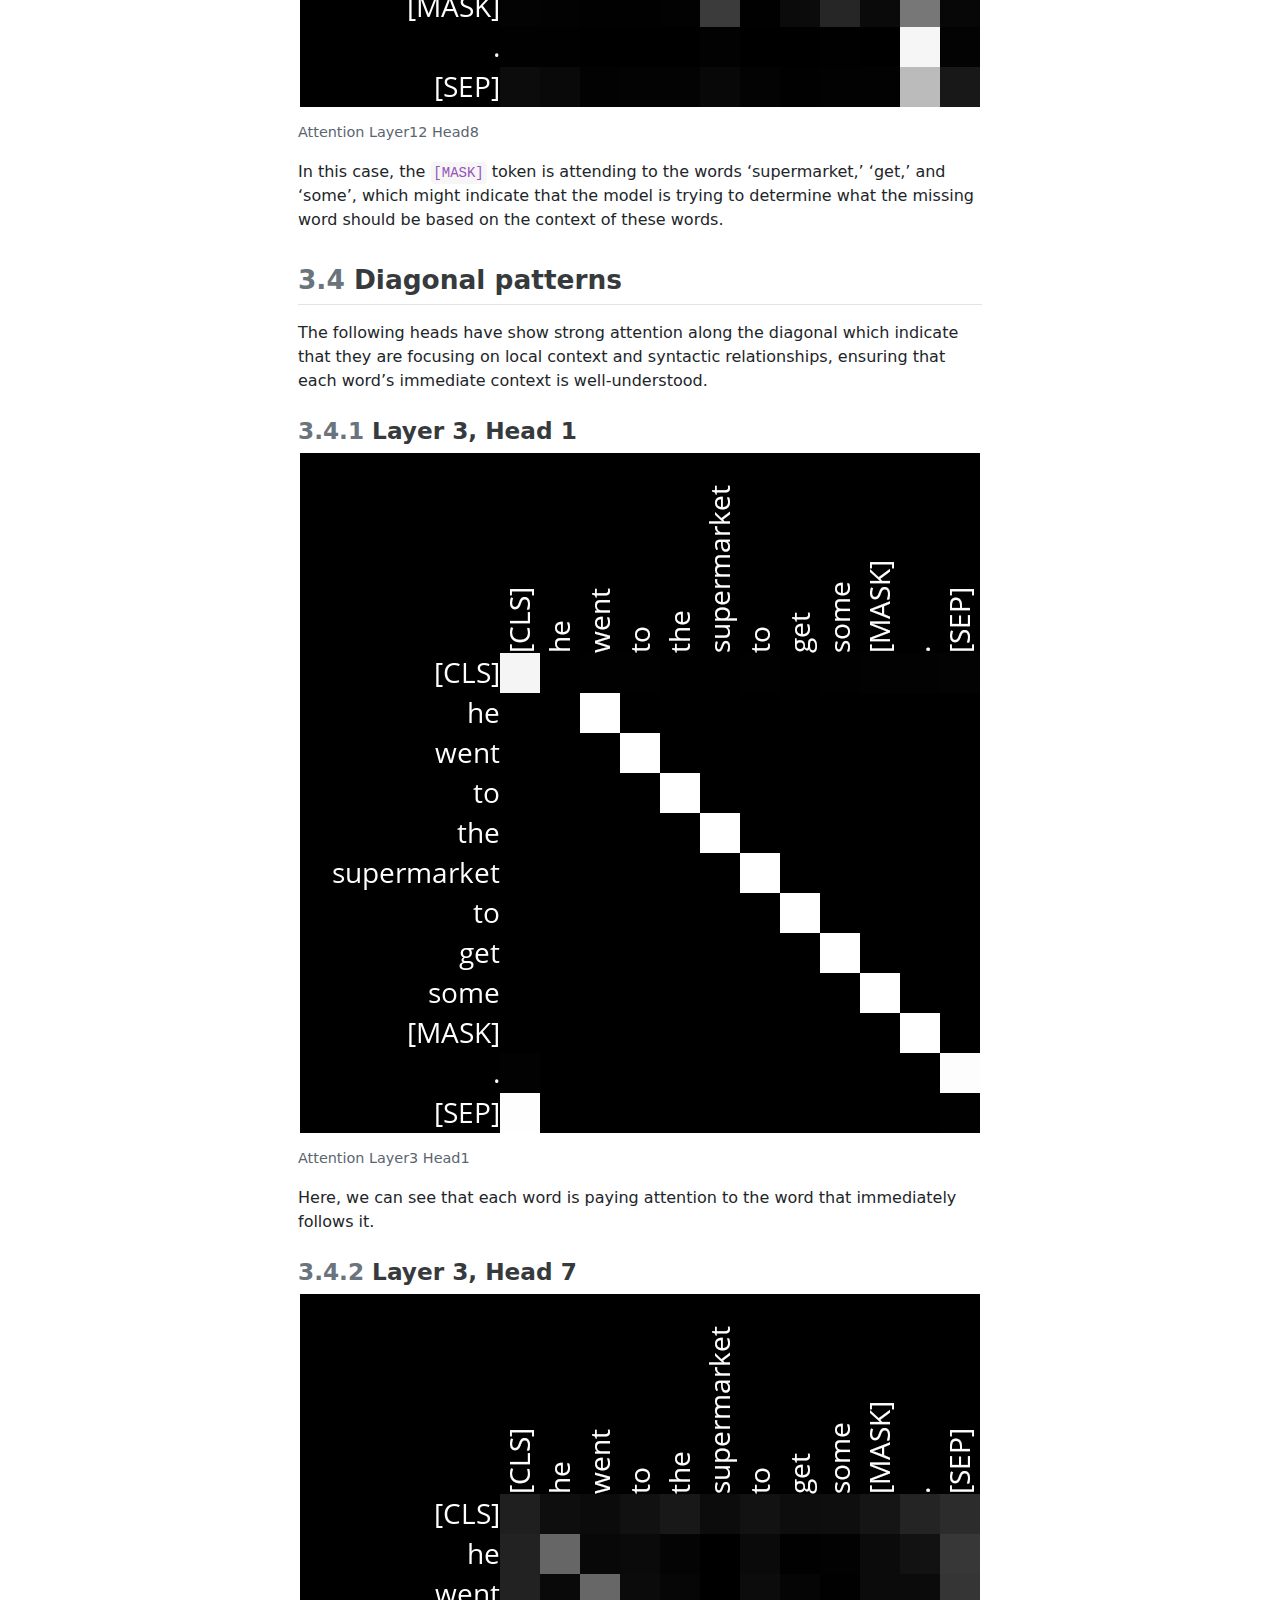
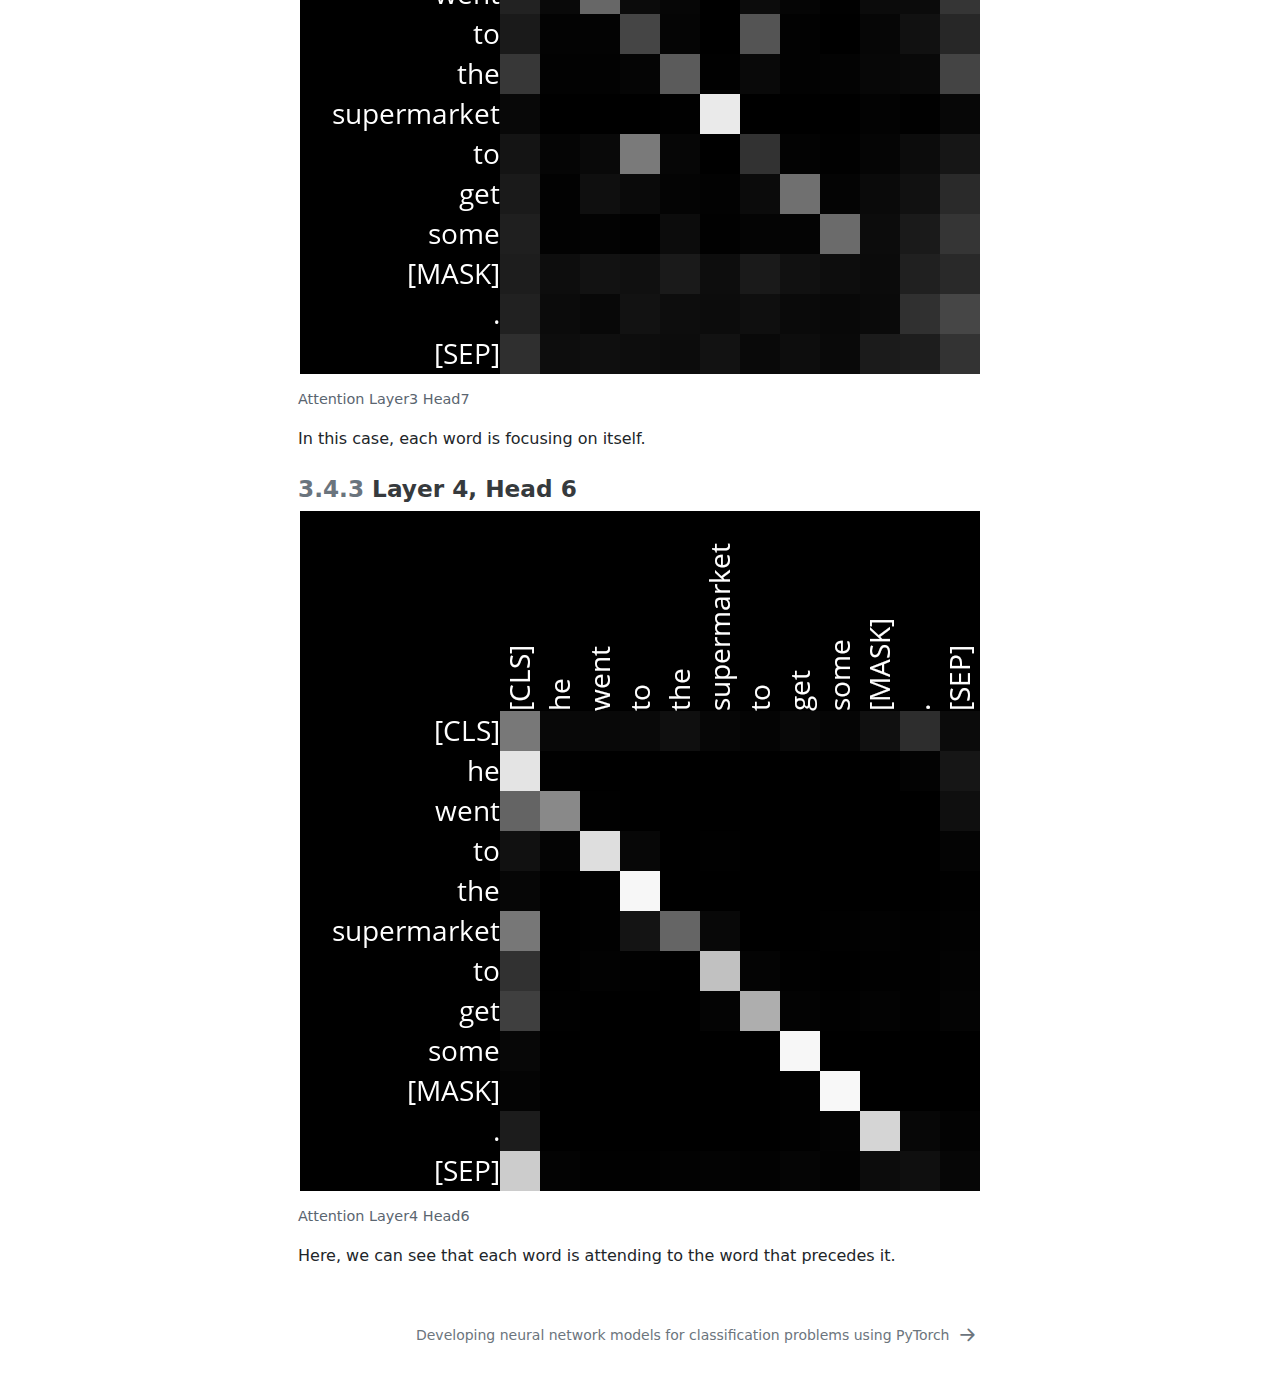
==== commit 63ef9a61: "Customize website" ====
--- a/docs/projects/Bert/bertmodel.html
+++ b/docs/projects/Bert/bertmodel.html
@@ -19,6 +19,40 @@
   width: 0.8em;
   margin: 0 0.8em 0.2em -1em; /* quarto-specific, see https://github.com/quarto-dev/quarto-cli/issues/4556 */ 
   vertical-align: middle;
+}
+/* CSS for syntax highlighting */
+pre > code.sourceCode { white-space: pre; position: relative; }
+pre > code.sourceCode > span { display: inline-block; line-height: 1.25; }
+pre > code.sourceCode > span:empty { height: 1.2em; }
+.sourceCode { overflow: visible; }
+code.sourceCode > span { color: inherit; text-decoration: inherit; }
+div.sourceCode { margin: 1em 0; }
+pre.sourceCode { margin: 0; }
+@media screen {
+div.sourceCode { overflow: auto; }
+}
+@media print {
+pre > code.sourceCode { white-space: pre-wrap; }
+pre > code.sourceCode > span { text-indent: -5em; padding-left: 5em; }
+}
+pre.numberSource code
+  { counter-reset: source-line 0; }
+pre.numberSource code > span
+  { position: relative; left: -4em; counter-increment: source-line; }
+pre.numberSource code > span > a:first-child::before
+  { content: counter(source-line);
+    position: relative; left: -1em; text-align: right; vertical-align: baseline;
+    border: none; display: inline-block;
+    -webkit-touch-callout: none; -webkit-user-select: none;
+    -khtml-user-select: none; -moz-user-select: none;
+    -ms-user-select: none; user-select: none;
+    padding: 0 4px; width: 4em;
+  }
+pre.numberSource { margin-left: 3em;  padding-left: 4px; }
+div.sourceCode
+  {   }
+@media screen {
+pre > code.sourceCode > span > a:first-child::before { text-decoration: underline; }
 }
 </style>
 
@@ -84,7 +118,7 @@
           <div class="collapse navbar-collapse" id="navbarCollapse">
             <ul class="navbar-nav navbar-nav-scroll me-auto">
   <li class="nav-item">
-    <a class="nav-link active" href="../../projects/MNIST/mnist.html" rel="" target="" aria-current="page">
+    <a class="nav-link active" href="../../projects/Bert/bertmodel.html" rel="" target="" aria-current="page">
  <span class="menu-text">Projects</span></a>
   </li>  
 </ul>
@@ -130,7 +164,7 @@
           <li class="sidebar-item">
   <div class="sidebar-item-container"> 
   <a href="../../projects/BnMclass/binaryNmulti.html" class="sidebar-item-text sidebar-link">
- <span class="menu-text">Developing neural network models for binary and multi-class classification problems</span></a>
+ <span class="menu-text">Developing neural network models for classification problems using PyTorch</span></a>
   </div>
 </li>
           <li class="sidebar-item">
@@ -205,7 +239,32 @@
 <div id="quarto-sidebar-glass" data-bs-toggle="collapse" data-bs-target="#quarto-sidebar,#quarto-sidebar-glass"></div>
 <!-- margin-sidebar -->
     <div id="quarto-margin-sidebar" class="sidebar margin-sidebar">
-        
+        <nav id="TOC" role="doc-toc" class="toc-active">
+    <h2 id="toc-title">Table of contents</h2>
+   
+  <ul>
+  <li><a href="#code" id="toc-code" class="nav-link active" data-scroll-target="#code"><span class="header-section-number">1</span> Code</a>
+  <ul class="collapse">
+  <li><a href="#import-the-required-modules" id="toc-import-the-required-modules" class="nav-link" data-scroll-target="#import-the-required-modules"><span class="header-section-number">1.1</span> Import the required modules</a></li>
+  <li><a href="#setup-constants" id="toc-setup-constants" class="nav-link" data-scroll-target="#setup-constants"><span class="header-section-number">1.2</span> Setup constants</a></li>
+  <li><a href="#the-main-function" id="toc-the-main-function" class="nav-link" data-scroll-target="#the-main-function"><span class="header-section-number">1.3</span> The <code>main()</code> function</a></li>
+  <li><a href="#helper-functions" id="toc-helper-functions" class="nav-link" data-scroll-target="#helper-functions"><span class="header-section-number">1.4</span> Helper functions</a></li>
+  </ul></li>
+  <li><a href="#predicting-missing-word" id="toc-predicting-missing-word" class="nav-link" data-scroll-target="#predicting-missing-word"><span class="header-section-number">2</span> Predicting missing word</a></li>
+  <li><a href="#analysing-the-attention-diagrams" id="toc-analysing-the-attention-diagrams" class="nav-link" data-scroll-target="#analysing-the-attention-diagrams"><span class="header-section-number">3</span> Analysing the attention diagrams</a>
+  <ul class="collapse">
+  <li><a href="#layer-1-head-5" id="toc-layer-1-head-5" class="nav-link" data-scroll-target="#layer-1-head-5"><span class="header-section-number">3.1</span> Layer 1, Head 5</a></li>
+  <li><a href="#layer-5-head-1" id="toc-layer-5-head-1" class="nav-link" data-scroll-target="#layer-5-head-1"><span class="header-section-number">3.2</span> Layer 5, Head 1</a></li>
+  <li><a href="#layer-12-head-8" id="toc-layer-12-head-8" class="nav-link" data-scroll-target="#layer-12-head-8"><span class="header-section-number">3.3</span> Layer 12, Head 8</a></li>
+  <li><a href="#diagonal-patterns" id="toc-diagonal-patterns" class="nav-link" data-scroll-target="#diagonal-patterns"><span class="header-section-number">3.4</span> Diagonal patterns</a>
+  <ul class="collapse">
+  <li><a href="#layer-3-head-1" id="toc-layer-3-head-1" class="nav-link" data-scroll-target="#layer-3-head-1"><span class="header-section-number">3.4.1</span> Layer 3, Head 1</a></li>
+  <li><a href="#layer-3-head-7" id="toc-layer-3-head-7" class="nav-link" data-scroll-target="#layer-3-head-7"><span class="header-section-number">3.4.2</span> Layer 3, Head 7</a></li>
+  <li><a href="#layer-4-head-6" id="toc-layer-4-head-6" class="nav-link" data-scroll-target="#layer-4-head-6"><span class="header-section-number">3.4.3</span> Layer 4, Head 6</a></li>
+  </ul></li>
+  </ul></li>
+  </ul>
+</nav>
     </div>
 <!-- main -->
 <main class="content" id="quarto-document-content">
@@ -227,9 +286,303 @@
 
 </header>
 
-<p>This will be published by 27.08.2024</p>
-
-
+<p>BERT (Bidirectional Encoder Representations from Transformers) is a pre-trained transformer-based model designed for various NLP tasks, including masked language modeling. In masked language modeling, BERT predicts missing or masked words within a text sequence by leveraging the surrounding context. The transformer architecture it uses consists of multiple layers of self-attention mechanisms and feedforward neural networks, which enable it to understand and model complex language patterns. The base BERT model contains 12 transformer layers (also known as transformer blocks), each with 12 self-attention heads, totaling 144 self-attention heads across the model.</p>
+<p>In this project, we will:</p>
+<ol type="1">
+<li><p>Use the pre-trained BERT base model to predict masked words in a text sequence and generate diagrams that visualize attention scores.</p></li>
+<li><p>Analyze these diagrams to understand what BERT’s attention heads might be focusing on as it processes natural language.</p></li>
+</ol>
+<section id="code" class="level1" data-number="1">
+<h1 data-number="1"><span class="header-section-number">1</span> Code</h1>
+<section id="import-the-required-modules" class="level2" data-number="1.1">
+<h2 data-number="1.1" class="anchored" data-anchor-id="import-the-required-modules"><span class="header-section-number">1.1</span> Import the required modules</h2>
+<div class="cell" data-execution_count="1">
+<details open="">
+<summary>Code</summary>
+<div class="sourceCode cell-code" id="cb1"><pre class="sourceCode python"><code class="sourceCode python"><span id="cb1-1"><a href="#cb1-1" aria-hidden="true" tabindex="-1"></a><span class="co"># Import the required modules</span></span>
+<span id="cb1-2"><a href="#cb1-2" aria-hidden="true" tabindex="-1"></a></span>
+<span id="cb1-3"><a href="#cb1-3" aria-hidden="true" tabindex="-1"></a><span class="im">import</span> os</span>
+<span id="cb1-4"><a href="#cb1-4" aria-hidden="true" tabindex="-1"></a><span class="im">import</span> sys</span>
+<span id="cb1-5"><a href="#cb1-5" aria-hidden="true" tabindex="-1"></a><span class="im">import</span> torch</span>
+<span id="cb1-6"><a href="#cb1-6" aria-hidden="true" tabindex="-1"></a><span class="im">from</span> PIL <span class="im">import</span> Image, ImageDraw, ImageFont</span>
+<span id="cb1-7"><a href="#cb1-7" aria-hidden="true" tabindex="-1"></a><span class="im">from</span> transformers <span class="im">import</span> BertTokenizer, BertForMaskedLM</span></code></pre></div>
+</details>
+</div>
+<p>We will utilize the <code>transformers</code> library from Hugging Face, which provides pre-trained models and tokenizers for a variety of NLP tasks. Specifically, <code>BertTokenizer</code> is used to convert text into tokens that the BERT model can process, while <code>BertForMaskedLM</code> is the version of BERT specialized for masked language modeling.</p>
+</section>
+<section id="setup-constants" class="level2" data-number="1.2">
+<h2 data-number="1.2" class="anchored" data-anchor-id="setup-constants"><span class="header-section-number">1.2</span> Setup constants</h2>
+<div class="cell" data-execution_count="2">
+<details open="">
+<summary>Code</summary>
+<div class="sourceCode cell-code" id="cb2"><pre class="sourceCode python"><code class="sourceCode python"><span id="cb2-1"><a href="#cb2-1" aria-hidden="true" tabindex="-1"></a><span class="co"># Pre-trained masked language model</span></span>
+<span id="cb2-2"><a href="#cb2-2" aria-hidden="true" tabindex="-1"></a>MODEL <span class="op">=</span> <span class="st">"bert-base-uncased"</span></span>
+<span id="cb2-3"><a href="#cb2-3" aria-hidden="true" tabindex="-1"></a></span>
+<span id="cb2-4"><a href="#cb2-4" aria-hidden="true" tabindex="-1"></a><span class="co"># Number of predictions to generate</span></span>
+<span id="cb2-5"><a href="#cb2-5" aria-hidden="true" tabindex="-1"></a>K <span class="op">=</span> <span class="dv">3</span></span>
+<span id="cb2-6"><a href="#cb2-6" aria-hidden="true" tabindex="-1"></a></span>
+<span id="cb2-7"><a href="#cb2-7" aria-hidden="true" tabindex="-1"></a><span class="co"># Constants for generating attention diagrams</span></span>
+<span id="cb2-8"><a href="#cb2-8" aria-hidden="true" tabindex="-1"></a>FONT_PATH <span class="op">=</span> <span class="st">"OpenSans-Regular.ttf"</span></span>
+<span id="cb2-9"><a href="#cb2-9" aria-hidden="true" tabindex="-1"></a>GRID_SIZE <span class="op">=</span> <span class="dv">40</span></span>
+<span id="cb2-10"><a href="#cb2-10" aria-hidden="true" tabindex="-1"></a>PIXELS_PER_WORD <span class="op">=</span> <span class="dv">200</span></span>
+<span id="cb2-11"><a href="#cb2-11" aria-hidden="true" tabindex="-1"></a></span>
+<span id="cb2-12"><a href="#cb2-12" aria-hidden="true" tabindex="-1"></a><span class="co"># Load the font</span></span>
+<span id="cb2-13"><a href="#cb2-13" aria-hidden="true" tabindex="-1"></a><span class="cf">try</span>:</span>
+<span id="cb2-14"><a href="#cb2-14" aria-hidden="true" tabindex="-1"></a>    FONT <span class="op">=</span> ImageFont.truetype(FONT_PATH, <span class="dv">28</span>)</span>
+<span id="cb2-15"><a href="#cb2-15" aria-hidden="true" tabindex="-1"></a><span class="cf">except</span> <span class="pp">IOError</span>:</span>
+<span id="cb2-16"><a href="#cb2-16" aria-hidden="true" tabindex="-1"></a>    <span class="bu">print</span>(<span class="ss">f"Font not found at </span><span class="sc">{</span>FONT_PATH<span class="sc">}</span><span class="ss">. Loading default font"</span>)</span>
+<span id="cb2-17"><a href="#cb2-17" aria-hidden="true" tabindex="-1"></a>    FONT <span class="op">=</span> ImageFont.load_default()</span></code></pre></div>
+</details>
+</div>
+<p>We are using the <code>bert-base-uncased</code> version of BERT, where all text is converted to lowercase before tokenization, meaning no distinction is made between uppercase and lowercase letters. The constant <code>K</code> represents the number of top predictions the model should return for a masked word. This involves ranking potential words that could replace the <code>[MASK]</code> token and selecting the top <code>K</code> candidates.</p>
+</section>
+<section id="the-main-function" class="level2" data-number="1.3">
+<h2 data-number="1.3" class="anchored" data-anchor-id="the-main-function"><span class="header-section-number">1.3</span> The <code>main()</code> function</h2>
+<div class="cell" data-execution_count="3">
+<details open="">
+<summary>Code</summary>
+<div class="sourceCode cell-code" id="cb3"><pre class="sourceCode python"><code class="sourceCode python"><span id="cb3-1"><a href="#cb3-1" aria-hidden="true" tabindex="-1"></a><span class="kw">def</span> main(text, viz_attentions <span class="op">=</span> <span class="va">False</span>):</span>
+<span id="cb3-2"><a href="#cb3-2" aria-hidden="true" tabindex="-1"></a></span>
+<span id="cb3-3"><a href="#cb3-3" aria-hidden="true" tabindex="-1"></a>    <span class="co"># Tokenize input</span></span>
+<span id="cb3-4"><a href="#cb3-4" aria-hidden="true" tabindex="-1"></a>    tokenizer <span class="op">=</span> BertTokenizer.from_pretrained(MODEL)</span>
+<span id="cb3-5"><a href="#cb3-5" aria-hidden="true" tabindex="-1"></a>    inputs <span class="op">=</span> tokenizer(text, return_tensors<span class="op">=</span><span class="st">"pt"</span>)</span>
+<span id="cb3-6"><a href="#cb3-6" aria-hidden="true" tabindex="-1"></a>    mask_token_index <span class="op">=</span> get_mask_token_index(tokenizer.mask_token_id, inputs)</span>
+<span id="cb3-7"><a href="#cb3-7" aria-hidden="true" tabindex="-1"></a>    <span class="cf">if</span> mask_token_index <span class="kw">is</span> <span class="va">None</span>:</span>
+<span id="cb3-8"><a href="#cb3-8" aria-hidden="true" tabindex="-1"></a>        sys.exit(<span class="ss">f"Input must include mask token </span><span class="sc">{</span>tokenizer<span class="sc">.</span>mask_token<span class="sc">}</span><span class="ss">."</span>)</span>
+<span id="cb3-9"><a href="#cb3-9" aria-hidden="true" tabindex="-1"></a></span>
+<span id="cb3-10"><a href="#cb3-10" aria-hidden="true" tabindex="-1"></a>    <span class="co"># Use model to process input</span></span>
+<span id="cb3-11"><a href="#cb3-11" aria-hidden="true" tabindex="-1"></a>    model <span class="op">=</span> BertForMaskedLM.from_pretrained(MODEL)</span>
+<span id="cb3-12"><a href="#cb3-12" aria-hidden="true" tabindex="-1"></a>    model.<span class="bu">eval</span>()  <span class="co"># Set the model to evaluation mode</span></span>
+<span id="cb3-13"><a href="#cb3-13" aria-hidden="true" tabindex="-1"></a>    <span class="cf">with</span> torch.no_grad():  <span class="co"># Disable gradient computation</span></span>
+<span id="cb3-14"><a href="#cb3-14" aria-hidden="true" tabindex="-1"></a>        result <span class="op">=</span> model(<span class="op">**</span>inputs, output_attentions<span class="op">=</span><span class="va">True</span>)</span>
+<span id="cb3-15"><a href="#cb3-15" aria-hidden="true" tabindex="-1"></a></span>
+<span id="cb3-16"><a href="#cb3-16" aria-hidden="true" tabindex="-1"></a>    <span class="co"># Generate predictions</span></span>
+<span id="cb3-17"><a href="#cb3-17" aria-hidden="true" tabindex="-1"></a>    mask_token_logits <span class="op">=</span> result.logits[<span class="dv">0</span>, mask_token_index]</span>
+<span id="cb3-18"><a href="#cb3-18" aria-hidden="true" tabindex="-1"></a>    top_tokens <span class="op">=</span> torch.topk(mask_token_logits, K).indices</span>
+<span id="cb3-19"><a href="#cb3-19" aria-hidden="true" tabindex="-1"></a>    <span class="cf">for</span> token <span class="kw">in</span> top_tokens:</span>
+<span id="cb3-20"><a href="#cb3-20" aria-hidden="true" tabindex="-1"></a>        <span class="bu">print</span>(text.replace(tokenizer.mask_token, tokenizer.decode([token])))</span>
+<span id="cb3-21"><a href="#cb3-21" aria-hidden="true" tabindex="-1"></a></span>
+<span id="cb3-22"><a href="#cb3-22" aria-hidden="true" tabindex="-1"></a>    <span class="co"># Visualize attentions</span></span>
+<span id="cb3-23"><a href="#cb3-23" aria-hidden="true" tabindex="-1"></a>    <span class="cf">if</span> viz_attentions:</span>
+<span id="cb3-24"><a href="#cb3-24" aria-hidden="true" tabindex="-1"></a>        visualize_attentions(tokenizer.convert_ids_to_tokens(inputs[<span class="st">'input_ids'</span>][<span class="dv">0</span>]), result.attentions)</span></code></pre></div>
+</details>
+</div>
+<p>Now, let’s briefly go over some important parts of the code and explain the underlying concepts:</p>
+<p><strong>The <code>main()</code> function:</strong></p>
+<p>This is where the script’s logic begins. The function must be called with a sentence containing a masked token (<code>[MASK]</code>). The masked token is crucial because BERT’s masked language modeling task involves predicting the masked word using the surrounding context.</p>
+<p><strong>Tokenization:</strong></p>
+<p>The input text is tokenized using the BERT tokenizer. Tokenization breaks the text into tokens (words or subwords) that the model can process. BERT uses WordPiece tokenization, which allows it to handle words and subwords. The argument <code>return_tensors="pt"</code> ensures that the tokenized output is returned as PyTorch tensors, which are the primary data structures used by models in PyTorch. The <code>get_mask_token_index()</code> function finds the index of the <code>[MASK]</code> token in the tokenized input. This index is critical because the model predicts the missing word at this position.</p>
+<p><strong>Model Inference:</strong></p>
+<p>The BERT model processes the tokenized inputs. It returns several outputs, including logits (which contain predictions for the masked token) and attentions (which contain the self-attention scores from each layer of the model). The <code>output_attentions=True</code> argument ensures that attention scores are included in the output.</p>
+<p><strong>Generating Predictions:</strong></p>
+<p>The script extracts the logits corresponding to the masked token. Logits are raw, unnormalized scores output by the model, representing its confidence in each possible token being the correct replacement for the <code>[MASK]</code> position. <code>torch.topk</code> is then used to select the top <code>K</code> highest-scoring tokens from the logits. These tokens are the model’s most likely candidates to replace the <code>[MASK]</code>. The top predicted tokens are decoded back into words or subwords using <code>tokenizer.decode()</code>. The original text is then printed with the <code>[MASK]</code> token replaced by each predicted token, showing what the model considers the most likely words in the given context.</p>
+<p><strong>Visualizing Attention Scores:</strong></p>
+<p>The token IDs are converted back to their corresponding tokens (words or subwords) using <code>tokenizer.convert_ids_to_tokens()</code>. This is necessary because attention scores are tied to specific tokens, which need to be displayed in the visualization. The <code>visualize_attentions()</code> function is called to generate diagrams that represent the attention scores across different layers and heads in the BERT model.</p>
+</section>
+<section id="helper-functions" class="level2" data-number="1.4">
+<h2 data-number="1.4" class="anchored" data-anchor-id="helper-functions"><span class="header-section-number">1.4</span> Helper functions</h2>
+<p>Now, let’s go over the helper functions that are used in the <code>main()</code> function.</p>
+<div class="cell" data-execution_count="4">
+<details open="">
+<summary>Code</summary>
+<div class="sourceCode cell-code" id="cb4"><pre class="sourceCode python"><code class="sourceCode python"><span id="cb4-1"><a href="#cb4-1" aria-hidden="true" tabindex="-1"></a><span class="kw">def</span> get_mask_token_index(mask_token_id, inputs):</span>
+<span id="cb4-2"><a href="#cb4-2" aria-hidden="true" tabindex="-1"></a>    <span class="co">"""</span></span>
+<span id="cb4-3"><a href="#cb4-3" aria-hidden="true" tabindex="-1"></a><span class="co">    Return the index of the token with the specified `mask_token_id`, or</span></span>
+<span id="cb4-4"><a href="#cb4-4" aria-hidden="true" tabindex="-1"></a><span class="co">    `None` if not present in the `inputs`.</span></span>
+<span id="cb4-5"><a href="#cb4-5" aria-hidden="true" tabindex="-1"></a><span class="co">    """</span></span>
+<span id="cb4-6"><a href="#cb4-6" aria-hidden="true" tabindex="-1"></a>    <span class="cf">for</span> i, token <span class="kw">in</span> <span class="bu">enumerate</span>(inputs[<span class="st">'input_ids'</span>][<span class="dv">0</span>]):</span>
+<span id="cb4-7"><a href="#cb4-7" aria-hidden="true" tabindex="-1"></a>        <span class="cf">if</span> token <span class="op">==</span> mask_token_id:</span>
+<span id="cb4-8"><a href="#cb4-8" aria-hidden="true" tabindex="-1"></a>            <span class="cf">return</span> i</span>
+<span id="cb4-9"><a href="#cb4-9" aria-hidden="true" tabindex="-1"></a>    <span class="cf">return</span> <span class="va">None</span></span></code></pre></div>
+</details>
+</div>
+<p>The <code>get_mask_token_index()</code> function returns the index of the masked token in the input sequence. If the token is not found, it returns None.</p>
+<div class="cell" data-execution_count="5">
+<details open="">
+<summary>Code</summary>
+<div class="sourceCode cell-code" id="cb5"><pre class="sourceCode python"><code class="sourceCode python"><span id="cb5-1"><a href="#cb5-1" aria-hidden="true" tabindex="-1"></a><span class="kw">def</span> get_color_for_attention_score(attention_score):</span>
+<span id="cb5-2"><a href="#cb5-2" aria-hidden="true" tabindex="-1"></a>    <span class="co">"""</span></span>
+<span id="cb5-3"><a href="#cb5-3" aria-hidden="true" tabindex="-1"></a><span class="co">    Return a tuple of three integers representing a shade of gray for the</span></span>
+<span id="cb5-4"><a href="#cb5-4" aria-hidden="true" tabindex="-1"></a><span class="co">    given `attention_score`. Each value should be in the range [0, 255].</span></span>
+<span id="cb5-5"><a href="#cb5-5" aria-hidden="true" tabindex="-1"></a><span class="co">    """</span></span>
+<span id="cb5-6"><a href="#cb5-6" aria-hidden="true" tabindex="-1"></a>    <span class="cf">return</span> (<span class="bu">round</span>(attention_score <span class="op">*</span> <span class="dv">255</span>), <span class="bu">round</span>(attention_score <span class="op">*</span> <span class="dv">255</span>), <span class="bu">round</span>(attention_score <span class="op">*</span> <span class="dv">255</span>))</span></code></pre></div>
+</details>
+</div>
+<p>The <code>get_color_for_attention_score()</code> function converts an attention score (ranging from 0 to 1) into a grayscale color tuple, where higher scores correspond to lighter shades.</p>
+<div class="cell" data-execution_count="6">
+<details open="">
+<summary>Code</summary>
+<div class="sourceCode cell-code" id="cb6"><pre class="sourceCode python"><code class="sourceCode python"><span id="cb6-1"><a href="#cb6-1" aria-hidden="true" tabindex="-1"></a><span class="kw">def</span> generate_diagram(layer_number, head_number, tokens, attention_weights):</span>
+<span id="cb6-2"><a href="#cb6-2" aria-hidden="true" tabindex="-1"></a>    <span class="co">"""</span></span>
+<span id="cb6-3"><a href="#cb6-3" aria-hidden="true" tabindex="-1"></a><span class="co">    Generate a diagram representing the self-attention scores for a single</span></span>
+<span id="cb6-4"><a href="#cb6-4" aria-hidden="true" tabindex="-1"></a><span class="co">    attention head. The diagram shows one row and column for each of the</span></span>
+<span id="cb6-5"><a href="#cb6-5" aria-hidden="true" tabindex="-1"></a><span class="co">    `tokens`, and cells are shaded based on `attention_weights`, with lighter</span></span>
+<span id="cb6-6"><a href="#cb6-6" aria-hidden="true" tabindex="-1"></a><span class="co">    cells corresponding to higher attention scores.</span></span>
+<span id="cb6-7"><a href="#cb6-7" aria-hidden="true" tabindex="-1"></a></span>
+<span id="cb6-8"><a href="#cb6-8" aria-hidden="true" tabindex="-1"></a><span class="co">    The diagram is saved with a filename that includes both the `layer_number`</span></span>
+<span id="cb6-9"><a href="#cb6-9" aria-hidden="true" tabindex="-1"></a><span class="co">    and `head_number`.</span></span>
+<span id="cb6-10"><a href="#cb6-10" aria-hidden="true" tabindex="-1"></a><span class="co">    """</span></span>
+<span id="cb6-11"><a href="#cb6-11" aria-hidden="true" tabindex="-1"></a>    <span class="co"># Create new image</span></span>
+<span id="cb6-12"><a href="#cb6-12" aria-hidden="true" tabindex="-1"></a>    image_size <span class="op">=</span> GRID_SIZE <span class="op">*</span> <span class="bu">len</span>(tokens) <span class="op">+</span> PIXELS_PER_WORD</span>
+<span id="cb6-13"><a href="#cb6-13" aria-hidden="true" tabindex="-1"></a>    img <span class="op">=</span> Image.new(<span class="st">"RGBA"</span>, (image_size, image_size), <span class="st">"black"</span>)</span>
+<span id="cb6-14"><a href="#cb6-14" aria-hidden="true" tabindex="-1"></a>    draw <span class="op">=</span> ImageDraw.Draw(img)</span>
+<span id="cb6-15"><a href="#cb6-15" aria-hidden="true" tabindex="-1"></a></span>
+<span id="cb6-16"><a href="#cb6-16" aria-hidden="true" tabindex="-1"></a>    <span class="co"># Draw each token onto the image</span></span>
+<span id="cb6-17"><a href="#cb6-17" aria-hidden="true" tabindex="-1"></a>    <span class="cf">for</span> i, token <span class="kw">in</span> <span class="bu">enumerate</span>(tokens):</span>
+<span id="cb6-18"><a href="#cb6-18" aria-hidden="true" tabindex="-1"></a>        <span class="co"># Draw token columns</span></span>
+<span id="cb6-19"><a href="#cb6-19" aria-hidden="true" tabindex="-1"></a>        token_image <span class="op">=</span> Image.new(<span class="st">"RGBA"</span>, (image_size, image_size), (<span class="dv">0</span>, <span class="dv">0</span>, <span class="dv">0</span>, <span class="dv">0</span>))</span>
+<span id="cb6-20"><a href="#cb6-20" aria-hidden="true" tabindex="-1"></a>        token_draw <span class="op">=</span> ImageDraw.Draw(token_image)</span>
+<span id="cb6-21"><a href="#cb6-21" aria-hidden="true" tabindex="-1"></a>        token_draw.text(</span>
+<span id="cb6-22"><a href="#cb6-22" aria-hidden="true" tabindex="-1"></a>            (image_size <span class="op">-</span> PIXELS_PER_WORD, PIXELS_PER_WORD <span class="op">+</span> i <span class="op">*</span> GRID_SIZE),</span>
+<span id="cb6-23"><a href="#cb6-23" aria-hidden="true" tabindex="-1"></a>            token,</span>
+<span id="cb6-24"><a href="#cb6-24" aria-hidden="true" tabindex="-1"></a>            fill<span class="op">=</span><span class="st">"white"</span>,</span>
+<span id="cb6-25"><a href="#cb6-25" aria-hidden="true" tabindex="-1"></a>            font<span class="op">=</span>FONT</span>
+<span id="cb6-26"><a href="#cb6-26" aria-hidden="true" tabindex="-1"></a>        )</span>
+<span id="cb6-27"><a href="#cb6-27" aria-hidden="true" tabindex="-1"></a>        token_image <span class="op">=</span> token_image.rotate(<span class="dv">90</span>)</span>
+<span id="cb6-28"><a href="#cb6-28" aria-hidden="true" tabindex="-1"></a>        img.paste(token_image, mask<span class="op">=</span>token_image)</span>
+<span id="cb6-29"><a href="#cb6-29" aria-hidden="true" tabindex="-1"></a></span>
+<span id="cb6-30"><a href="#cb6-30" aria-hidden="true" tabindex="-1"></a>        <span class="co"># Draw token rows</span></span>
+<span id="cb6-31"><a href="#cb6-31" aria-hidden="true" tabindex="-1"></a>        _, _, width, _ <span class="op">=</span> draw.textbbox((<span class="dv">0</span>, <span class="dv">0</span>), token, font<span class="op">=</span>FONT)</span>
+<span id="cb6-32"><a href="#cb6-32" aria-hidden="true" tabindex="-1"></a>        draw.text(</span>
+<span id="cb6-33"><a href="#cb6-33" aria-hidden="true" tabindex="-1"></a>            (PIXELS_PER_WORD <span class="op">-</span> width, PIXELS_PER_WORD <span class="op">+</span> i <span class="op">*</span> GRID_SIZE),</span>
+<span id="cb6-34"><a href="#cb6-34" aria-hidden="true" tabindex="-1"></a>            token,</span>
+<span id="cb6-35"><a href="#cb6-35" aria-hidden="true" tabindex="-1"></a>            fill<span class="op">=</span><span class="st">"white"</span>,</span>
+<span id="cb6-36"><a href="#cb6-36" aria-hidden="true" tabindex="-1"></a>            font<span class="op">=</span>FONT</span>
+<span id="cb6-37"><a href="#cb6-37" aria-hidden="true" tabindex="-1"></a>        )</span>
+<span id="cb6-38"><a href="#cb6-38" aria-hidden="true" tabindex="-1"></a></span>
+<span id="cb6-39"><a href="#cb6-39" aria-hidden="true" tabindex="-1"></a>    <span class="co"># Draw each word</span></span>
+<span id="cb6-40"><a href="#cb6-40" aria-hidden="true" tabindex="-1"></a>    <span class="cf">for</span> i <span class="kw">in</span> <span class="bu">range</span>(<span class="bu">len</span>(tokens)):</span>
+<span id="cb6-41"><a href="#cb6-41" aria-hidden="true" tabindex="-1"></a>        y <span class="op">=</span> PIXELS_PER_WORD <span class="op">+</span> i <span class="op">*</span> GRID_SIZE</span>
+<span id="cb6-42"><a href="#cb6-42" aria-hidden="true" tabindex="-1"></a>        <span class="cf">for</span> j <span class="kw">in</span> <span class="bu">range</span>(<span class="bu">len</span>(tokens)):</span>
+<span id="cb6-43"><a href="#cb6-43" aria-hidden="true" tabindex="-1"></a>            x <span class="op">=</span> PIXELS_PER_WORD <span class="op">+</span> j <span class="op">*</span> GRID_SIZE</span>
+<span id="cb6-44"><a href="#cb6-44" aria-hidden="true" tabindex="-1"></a>            color <span class="op">=</span> get_color_for_attention_score(attention_weights[i][j].item())</span>
+<span id="cb6-45"><a href="#cb6-45" aria-hidden="true" tabindex="-1"></a>            draw.rectangle((x, y, x <span class="op">+</span> GRID_SIZE, y <span class="op">+</span> GRID_SIZE), fill<span class="op">=</span>color)</span>
+<span id="cb6-46"><a href="#cb6-46" aria-hidden="true" tabindex="-1"></a></span>
+<span id="cb6-47"><a href="#cb6-47" aria-hidden="true" tabindex="-1"></a>    <span class="co"># Save image in Attention images folder</span></span>
+<span id="cb6-48"><a href="#cb6-48" aria-hidden="true" tabindex="-1"></a>    Attention_folder_path <span class="op">=</span> os.path.join(os.getcwd(), <span class="st">'Attention images'</span>)</span>
+<span id="cb6-49"><a href="#cb6-49" aria-hidden="true" tabindex="-1"></a>    <span class="cf">if</span> <span class="kw">not</span> os.path.exists(Attention_folder_path):</span>
+<span id="cb6-50"><a href="#cb6-50" aria-hidden="true" tabindex="-1"></a>        os.makedirs(Attention_folder_path)</span>
+<span id="cb6-51"><a href="#cb6-51" aria-hidden="true" tabindex="-1"></a></span>
+<span id="cb6-52"><a href="#cb6-52" aria-hidden="true" tabindex="-1"></a>    img.save(<span class="ss">f"</span><span class="sc">{</span>Attention_folder_path<span class="sc">}</span><span class="ss">/Attention_Layer</span><span class="sc">{</span>layer_number<span class="sc">}</span><span class="ss">_Head</span><span class="sc">{</span>head_number<span class="sc">}</span><span class="ss">.png"</span>)</span></code></pre></div>
+</details>
+</div>
+<p>The <code>generate_diagram()</code> function generates an image visualizing the self-attention scores for a single attention head. It creates a grid where each cell is shaded based on the attention score between two tokens. The diagram is saved as an image file in the “Attention images” folder.</p>
+<div class="cell" data-execution_count="7">
+<details open="">
+<summary>Code</summary>
+<div class="sourceCode cell-code" id="cb7"><pre class="sourceCode python"><code class="sourceCode python"><span id="cb7-1"><a href="#cb7-1" aria-hidden="true" tabindex="-1"></a><span class="kw">def</span> visualize_attentions(tokens, attentions):</span>
+<span id="cb7-2"><a href="#cb7-2" aria-hidden="true" tabindex="-1"></a>    <span class="co">"""</span></span>
+<span id="cb7-3"><a href="#cb7-3" aria-hidden="true" tabindex="-1"></a><span class="co">    Produce a graphical representation of self-attention scores.</span></span>
+<span id="cb7-4"><a href="#cb7-4" aria-hidden="true" tabindex="-1"></a></span>
+<span id="cb7-5"><a href="#cb7-5" aria-hidden="true" tabindex="-1"></a><span class="co">    For each attention layer, one diagram should be generated for each</span></span>
+<span id="cb7-6"><a href="#cb7-6" aria-hidden="true" tabindex="-1"></a><span class="co">    attention head in the layer. Each diagram should include the list of</span></span>
+<span id="cb7-7"><a href="#cb7-7" aria-hidden="true" tabindex="-1"></a><span class="co">    `tokens` in the sentence. The filename for each diagram should</span></span>
+<span id="cb7-8"><a href="#cb7-8" aria-hidden="true" tabindex="-1"></a><span class="co">    include both the layer number (starting count from 1) and head number</span></span>
+<span id="cb7-9"><a href="#cb7-9" aria-hidden="true" tabindex="-1"></a><span class="co">    (starting count from 1).</span></span>
+<span id="cb7-10"><a href="#cb7-10" aria-hidden="true" tabindex="-1"></a><span class="co">    """</span></span>
+<span id="cb7-11"><a href="#cb7-11" aria-hidden="true" tabindex="-1"></a>    <span class="co"># BERT's attentions are stored per-layer, per-head, and across the token sequence</span></span>
+<span id="cb7-12"><a href="#cb7-12" aria-hidden="true" tabindex="-1"></a>    <span class="cf">for</span> i, layer <span class="kw">in</span> <span class="bu">enumerate</span>(attentions):</span>
+<span id="cb7-13"><a href="#cb7-13" aria-hidden="true" tabindex="-1"></a>        <span class="co"># attentions are: batch_size x num_heads x seq_length x seq_length</span></span>
+<span id="cb7-14"><a href="#cb7-14" aria-hidden="true" tabindex="-1"></a>        <span class="cf">for</span> k, head_attention <span class="kw">in</span> <span class="bu">enumerate</span>(layer[<span class="dv">0</span>]):</span>
+<span id="cb7-15"><a href="#cb7-15" aria-hidden="true" tabindex="-1"></a>            layer_number <span class="op">=</span> i <span class="op">+</span> <span class="dv">1</span></span>
+<span id="cb7-16"><a href="#cb7-16" aria-hidden="true" tabindex="-1"></a>            head_number <span class="op">=</span> k <span class="op">+</span> <span class="dv">1</span></span>
+<span id="cb7-17"><a href="#cb7-17" aria-hidden="true" tabindex="-1"></a>            generate_diagram(</span>
+<span id="cb7-18"><a href="#cb7-18" aria-hidden="true" tabindex="-1"></a>                layer_number,</span>
+<span id="cb7-19"><a href="#cb7-19" aria-hidden="true" tabindex="-1"></a>                head_number,</span>
+<span id="cb7-20"><a href="#cb7-20" aria-hidden="true" tabindex="-1"></a>                tokens,</span>
+<span id="cb7-21"><a href="#cb7-21" aria-hidden="true" tabindex="-1"></a>                head_attention</span>
+<span id="cb7-22"><a href="#cb7-22" aria-hidden="true" tabindex="-1"></a>            )</span></code></pre></div>
+</details>
+</div>
+<p>The <code>visualize_attentions()</code> function orchestrates the generation of attention diagrams for all layers and heads of the BERT model. It iterates over the attention layers and heads, calling <code>generate_diagram()</code> to create and save an attention diagram for each head in each layer.</p>
+</section>
+</section>
+<section id="predicting-missing-word" class="level1" data-number="2">
+<h1 data-number="2"><span class="header-section-number">2</span> Predicting missing word</h1>
+<p>Now that we have our code ready, let’s run it with the following sentence to see what the model predicts.</p>
+<p><strong>Example sentence:</strong> “He went to the supermarket to get some [MASK].”</p>
+<div class="cell" data-execution_count="8">
+<details open="">
+<summary>Code</summary>
+<div class="sourceCode cell-code" id="cb8"><pre class="sourceCode python"><code class="sourceCode python"><span id="cb8-1"><a href="#cb8-1" aria-hidden="true" tabindex="-1"></a>main(<span class="st">"He went to the supermarket to get some [MASK]."</span>)</span></code></pre></div>
+</details>
+</div>
+<pre><code>He went to the supermarket to get some food.
+He went to the supermarket to get some lunch.
+He went to the supermarket to get some groceries.</code></pre>
+<p>So, ‘food’, ‘lunch’ and ‘groceries’ are the top 3 words (as K=3) that the model predicts as the most likely replacements for the <code>[MASK]</code> token in the given sentence. Now, let’s analyse the attention diagrams that model has generated for the sentence.</p>
+</section>
+<section id="analysing-the-attention-diagrams" class="level1" data-number="3">
+<h1 data-number="3"><span class="header-section-number">3</span> Analysing the attention diagrams</h1>
+<p>After running the model, we obtain attention diagrams for all 144 attention heads across the 12 layers (one diagram per attention head). These diagrams display tokens (words/subwords) in both rows and columns, forming a grid where each cell represents the attention score between two tokens. The shading in the diagrams indicates the level of attention one token pays to another: lighter cells represent higher attention scores (indicating stronger focus), while darker cells represent lower attention scores. These diagrams illustrate how BERT progressively builds its understanding of the sentence—from basic syntactic parsing to deeper semantic understanding—ultimately aiming to predict the masked token by considering the entire context of the sentence.</p>
+<p>When analyzing the attention diagrams, it’s important to recognize that attention heads don’t always align with our expectations of how words relate to each other. They may not correspond to a human-interpretable relationship at all. However, by examining the patterns, we can make educated guesses about what these heads might be focusing on. We should look for heads that frequently display a clear, logical focus consistent with how humans would understand the sentence.</p>
+<section id="layer-1-head-5" class="level2" data-number="3.1">
+<h2 data-number="3.1" class="anchored" data-anchor-id="layer-1-head-5"><span class="header-section-number">3.1</span> Layer 1, Head 5</h2>
+<div class="quarto-figure quarto-figure-center">
+<figure class="figure">
+<p><img src="Attention_Layer1_Head5.png" class="img-fluid figure-img"></p>
+<figcaption class="figure-caption">Attention Layer1 Head5</figcaption>
+</figure>
+</div>
+<p>In this diagram, we can see that the word ‘he’ is paying attention to the word ‘went’, which might indicate that this attention head is exploring the relationship between the subject and the verb.</p>
+</section>
+<section id="layer-5-head-1" class="level2" data-number="3.2">
+<h2 data-number="3.2" class="anchored" data-anchor-id="layer-5-head-1"><span class="header-section-number">3.2</span> Layer 5, Head 1</h2>
+<div class="quarto-figure quarto-figure-center">
+<figure class="figure">
+<p><img src="Attention_Layer5_Head1.png" class="img-fluid figure-img"></p>
+<figcaption class="figure-caption">Attention Layer5 Head1</figcaption>
+</figure>
+</div>
+<p>Here we can see that the words ‘went’, ‘get’, and ‘some’ are attending to the word ‘supermarket’, which might indicate that the model is trying to understand the context of where the action is taking place, which is crucial for predicting what the person is going to get.</p>
+</section>
+<section id="layer-12-head-8" class="level2" data-number="3.3">
+<h2 data-number="3.3" class="anchored" data-anchor-id="layer-12-head-8"><span class="header-section-number">3.3</span> Layer 12, Head 8</h2>
+<div class="quarto-figure quarto-figure-center">
+<figure class="figure">
+<p><img src="Attention_Layer12_Head8.png" class="img-fluid figure-img"></p>
+<figcaption class="figure-caption">Attention Layer12 Head8</figcaption>
+</figure>
+</div>
+<p>In this case, the <code>[MASK]</code> token is attending to the words ‘supermarket,’ ‘get,’ and ‘some’, which might indicate that the model is trying to determine what the missing word should be based on the context of these words.</p>
+</section>
+<section id="diagonal-patterns" class="level2" data-number="3.4">
+<h2 data-number="3.4" class="anchored" data-anchor-id="diagonal-patterns"><span class="header-section-number">3.4</span> Diagonal patterns</h2>
+<p>The following heads have show strong attention along the diagonal which indicate that they are focusing on local context and syntactic relationships, ensuring that each word’s immediate context is well-understood.</p>
+<section id="layer-3-head-1" class="level3" data-number="3.4.1">
+<h3 data-number="3.4.1" class="anchored" data-anchor-id="layer-3-head-1"><span class="header-section-number">3.4.1</span> Layer 3, Head 1</h3>
+<div class="quarto-figure quarto-figure-center">
+<figure class="figure">
+<p><img src="Attention_Layer3_Head1.png" class="img-fluid figure-img"></p>
+<figcaption class="figure-caption">Attention Layer3 Head1</figcaption>
+</figure>
+</div>
+<p>Here, we can see that each word is paying attention to the word that immediately follows it.</p>
+</section>
+<section id="layer-3-head-7" class="level3" data-number="3.4.2">
+<h3 data-number="3.4.2" class="anchored" data-anchor-id="layer-3-head-7"><span class="header-section-number">3.4.2</span> Layer 3, Head 7</h3>
+<div class="quarto-figure quarto-figure-center">
+<figure class="figure">
+<p><img src="Attention_Layer3_Head7.png" class="img-fluid figure-img"></p>
+<figcaption class="figure-caption">Attention Layer3 Head7</figcaption>
+</figure>
+</div>
+<p>In this case, each word is focusing on itself.</p>
+</section>
+<section id="layer-4-head-6" class="level3" data-number="3.4.3">
+<h3 data-number="3.4.3" class="anchored" data-anchor-id="layer-4-head-6"><span class="header-section-number">3.4.3</span> Layer 4, Head 6</h3>
+<div class="quarto-figure quarto-figure-center">
+<figure class="figure">
+<p><img src="Attention_Layer4_Head6.png" class="img-fluid figure-img"></p>
+<figcaption class="figure-caption">Attention Layer4 Head6</figcaption>
+</figure>
+</div>
+<p>Here, we can see that each word is attending to the word that precedes it.</p>
+
+
+</section>
+</section>
+</section>
 
 <a onclick="window.scrollTo(0, 0); return false;" role="button" id="quarto-back-to-top"><i class="bi bi-arrow-up"></i> Back to top</a></main> <!-- /main -->
 <script id="quarto-html-after-body" type="application/javascript">
@@ -418,7 +771,7 @@
   </div>
   <div class="nav-page nav-page-next">
       <a href="../../projects/BnMclass/binaryNmulti.html" class="pagination-link">
-        <span class="nav-page-text">Developing neural network models for binary and multi-class classification problems</span> <i class="bi bi-arrow-right-short"></i>
+        <span class="nav-page-text">Developing neural network models for classification problems using PyTorch</span> <i class="bi bi-arrow-right-short"></i>
       </a>
   </div>
 </nav>
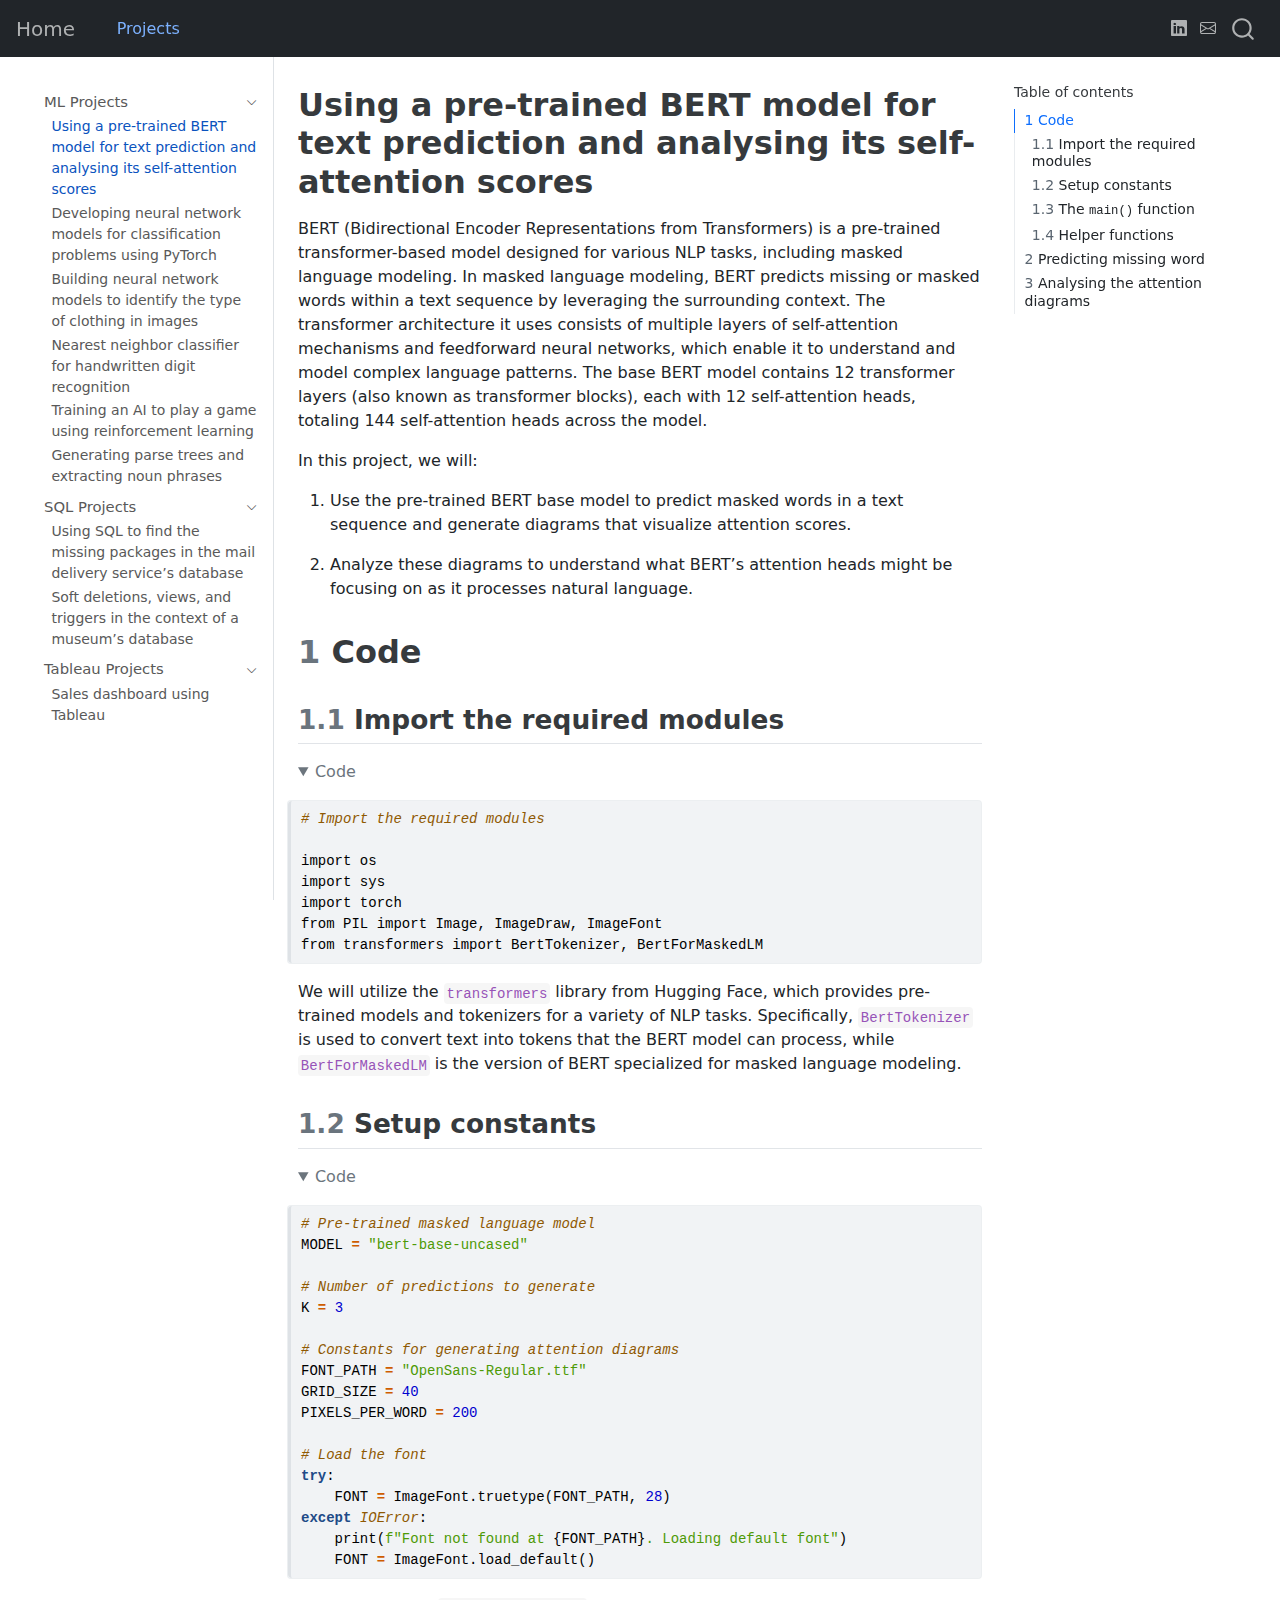
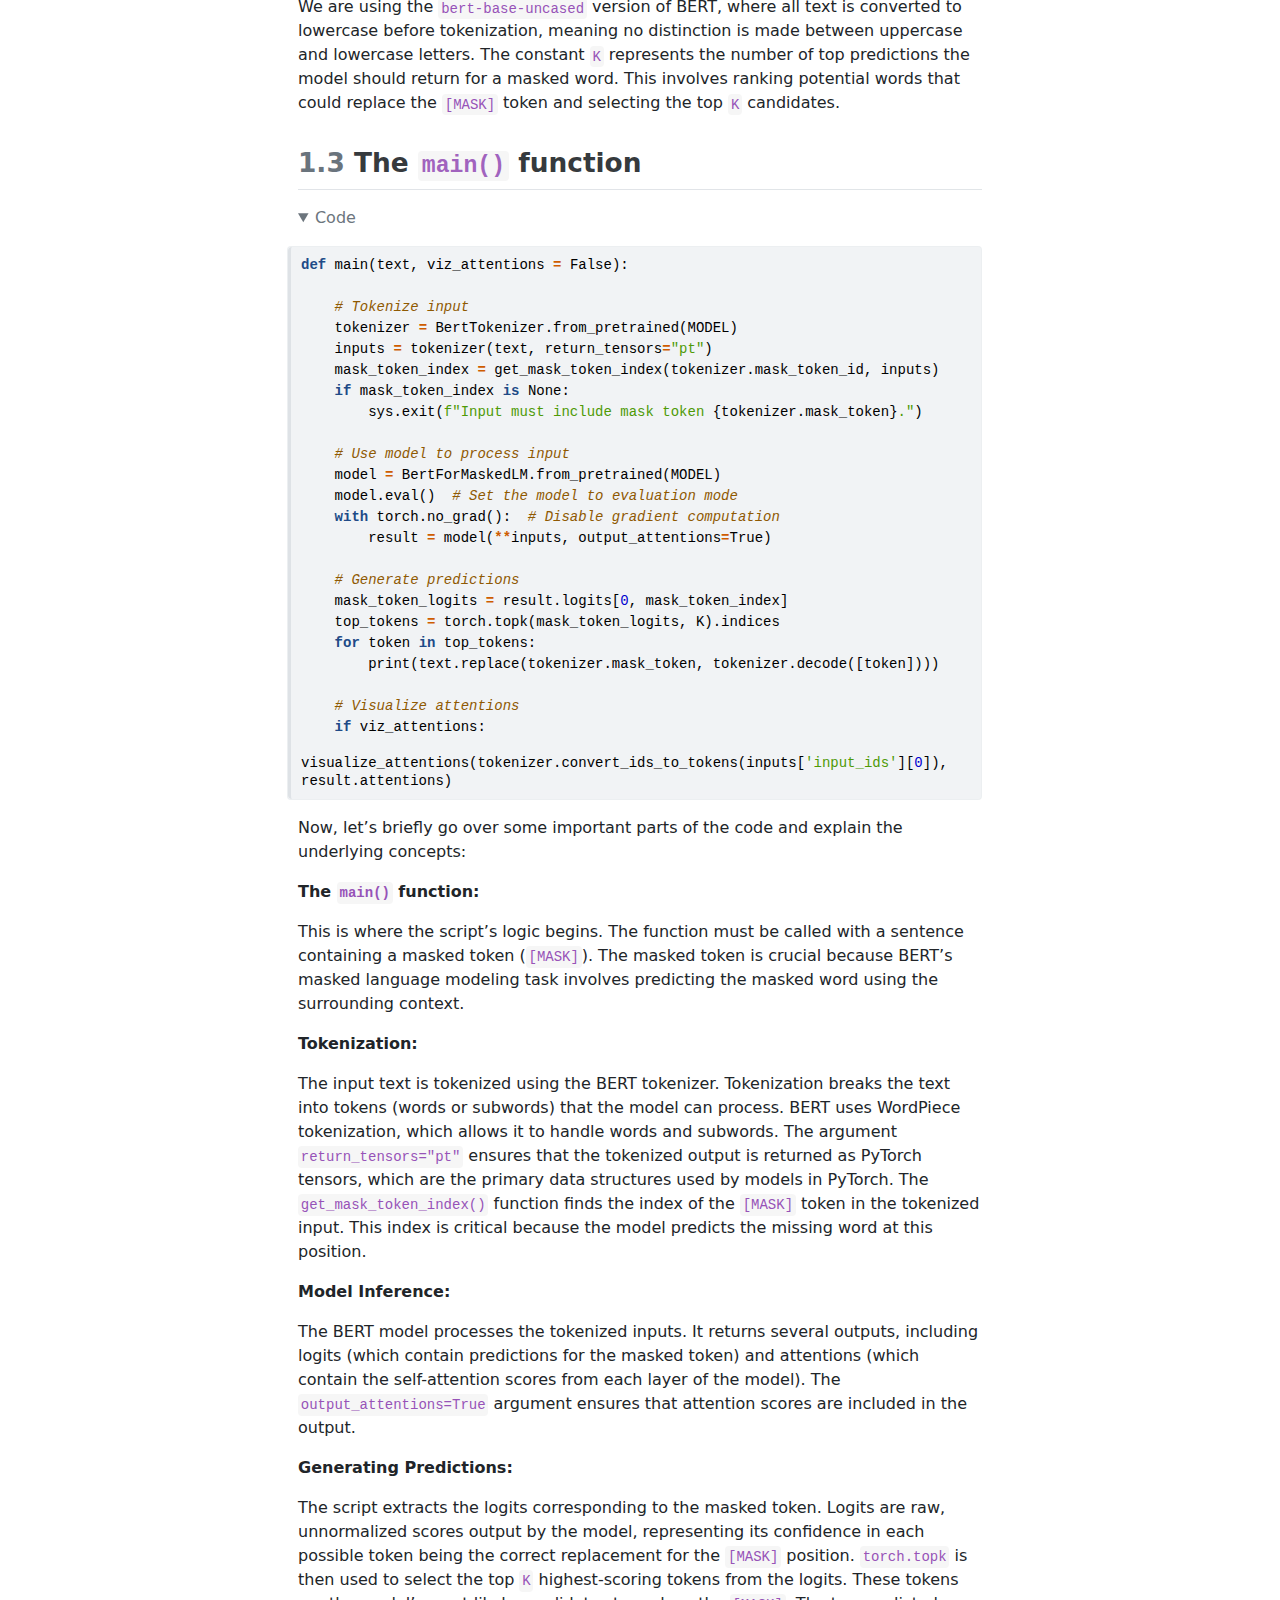
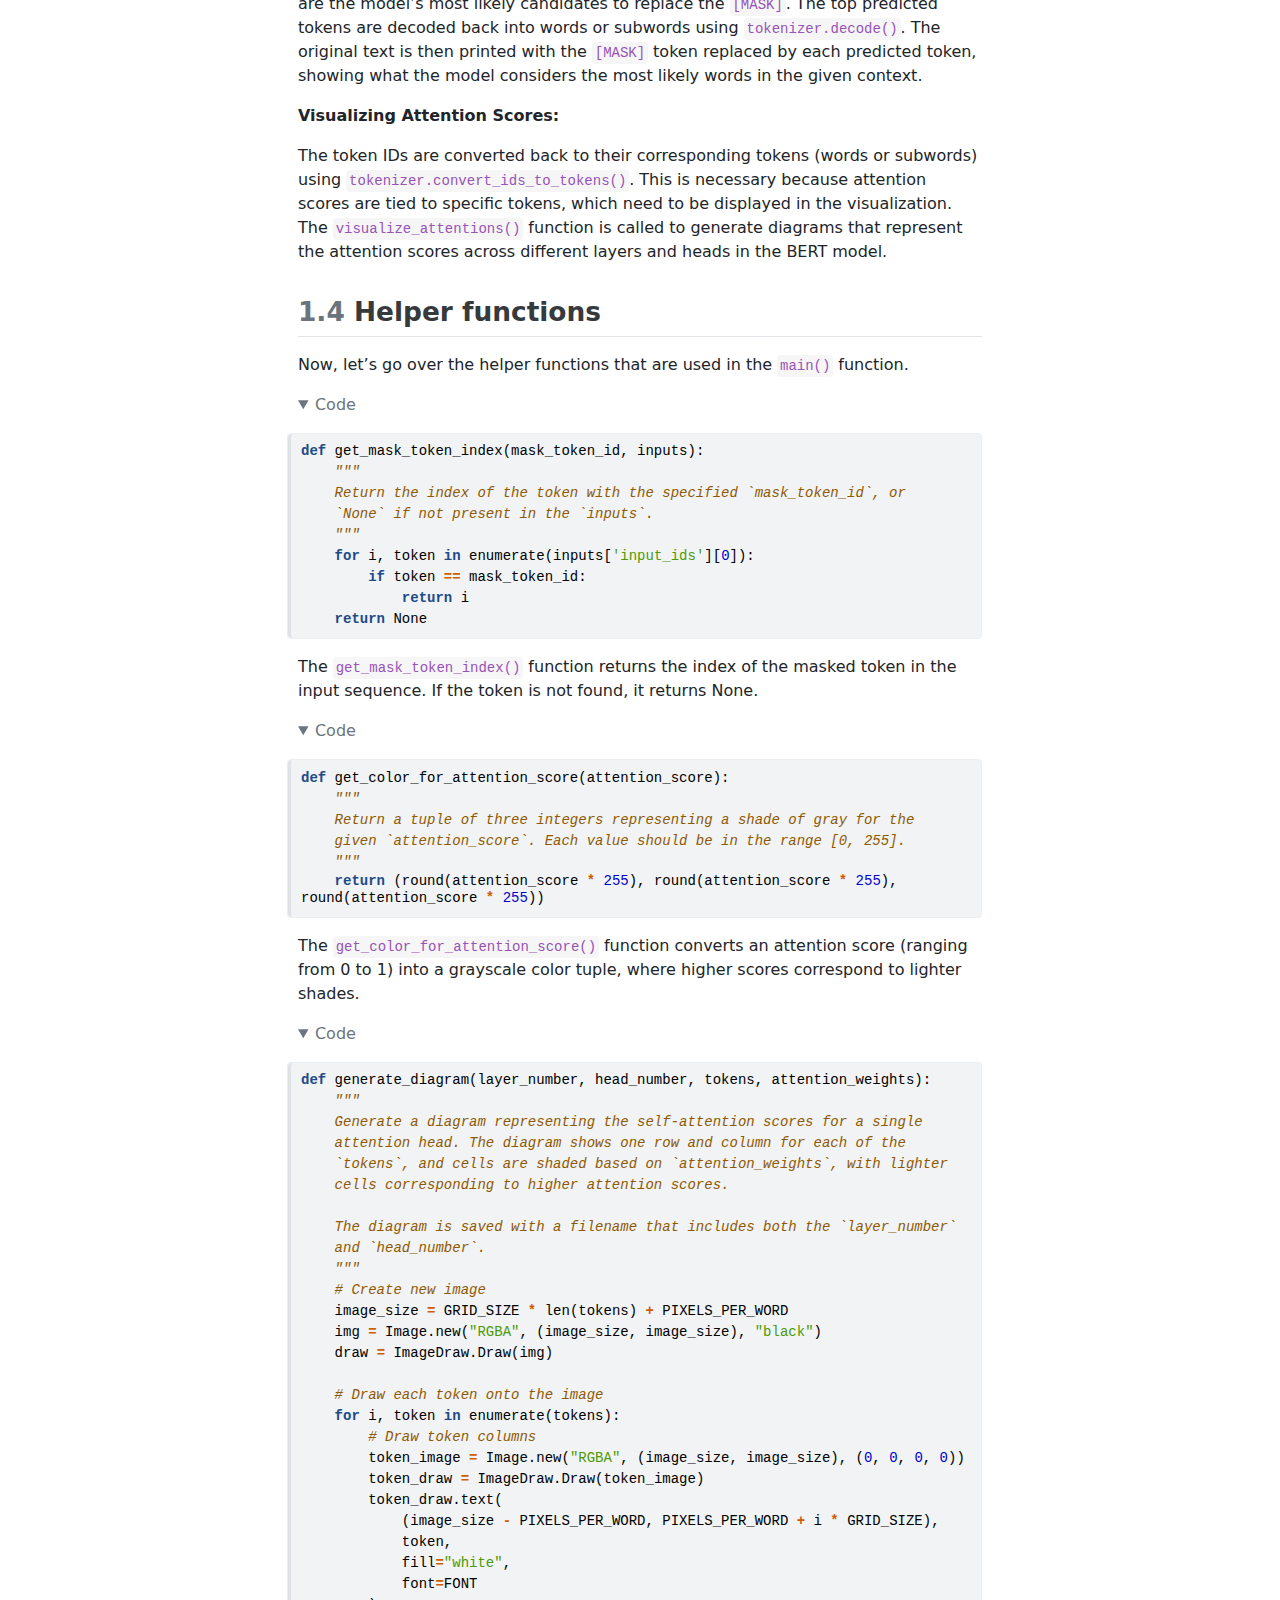
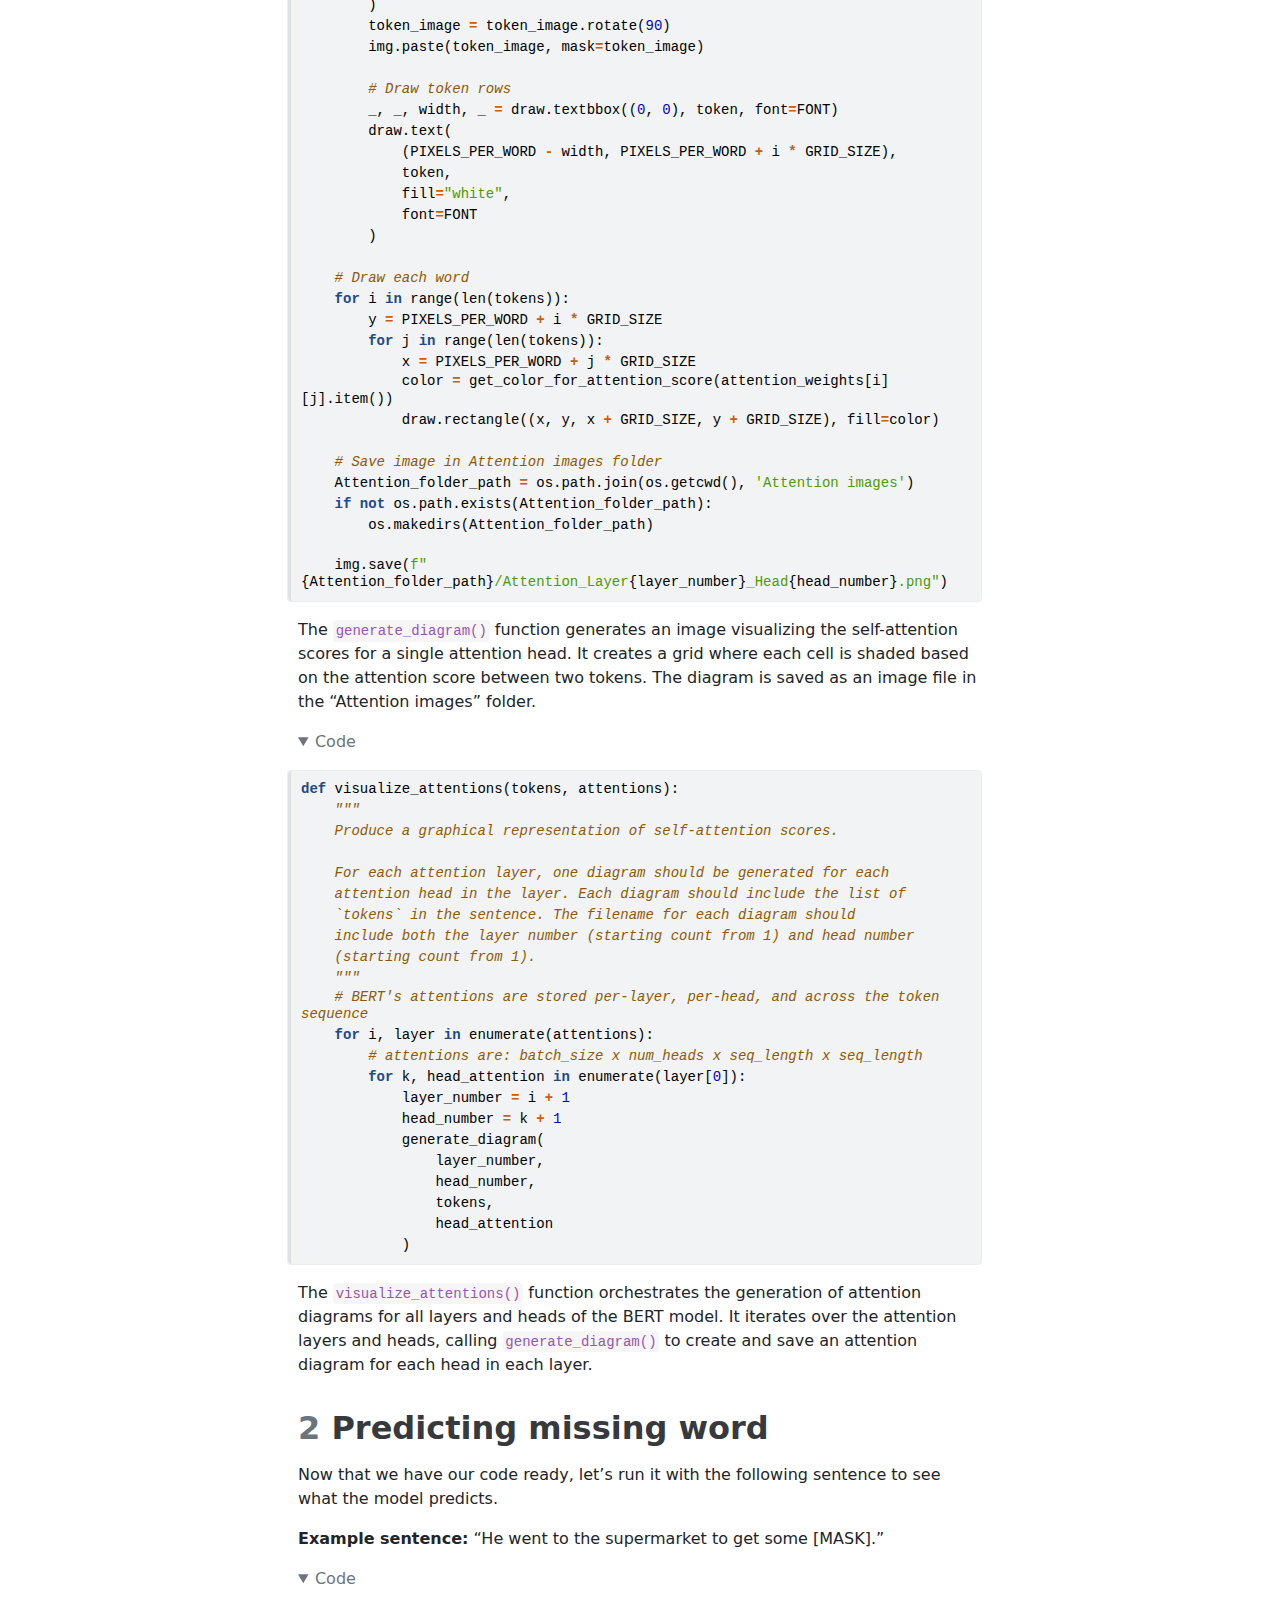
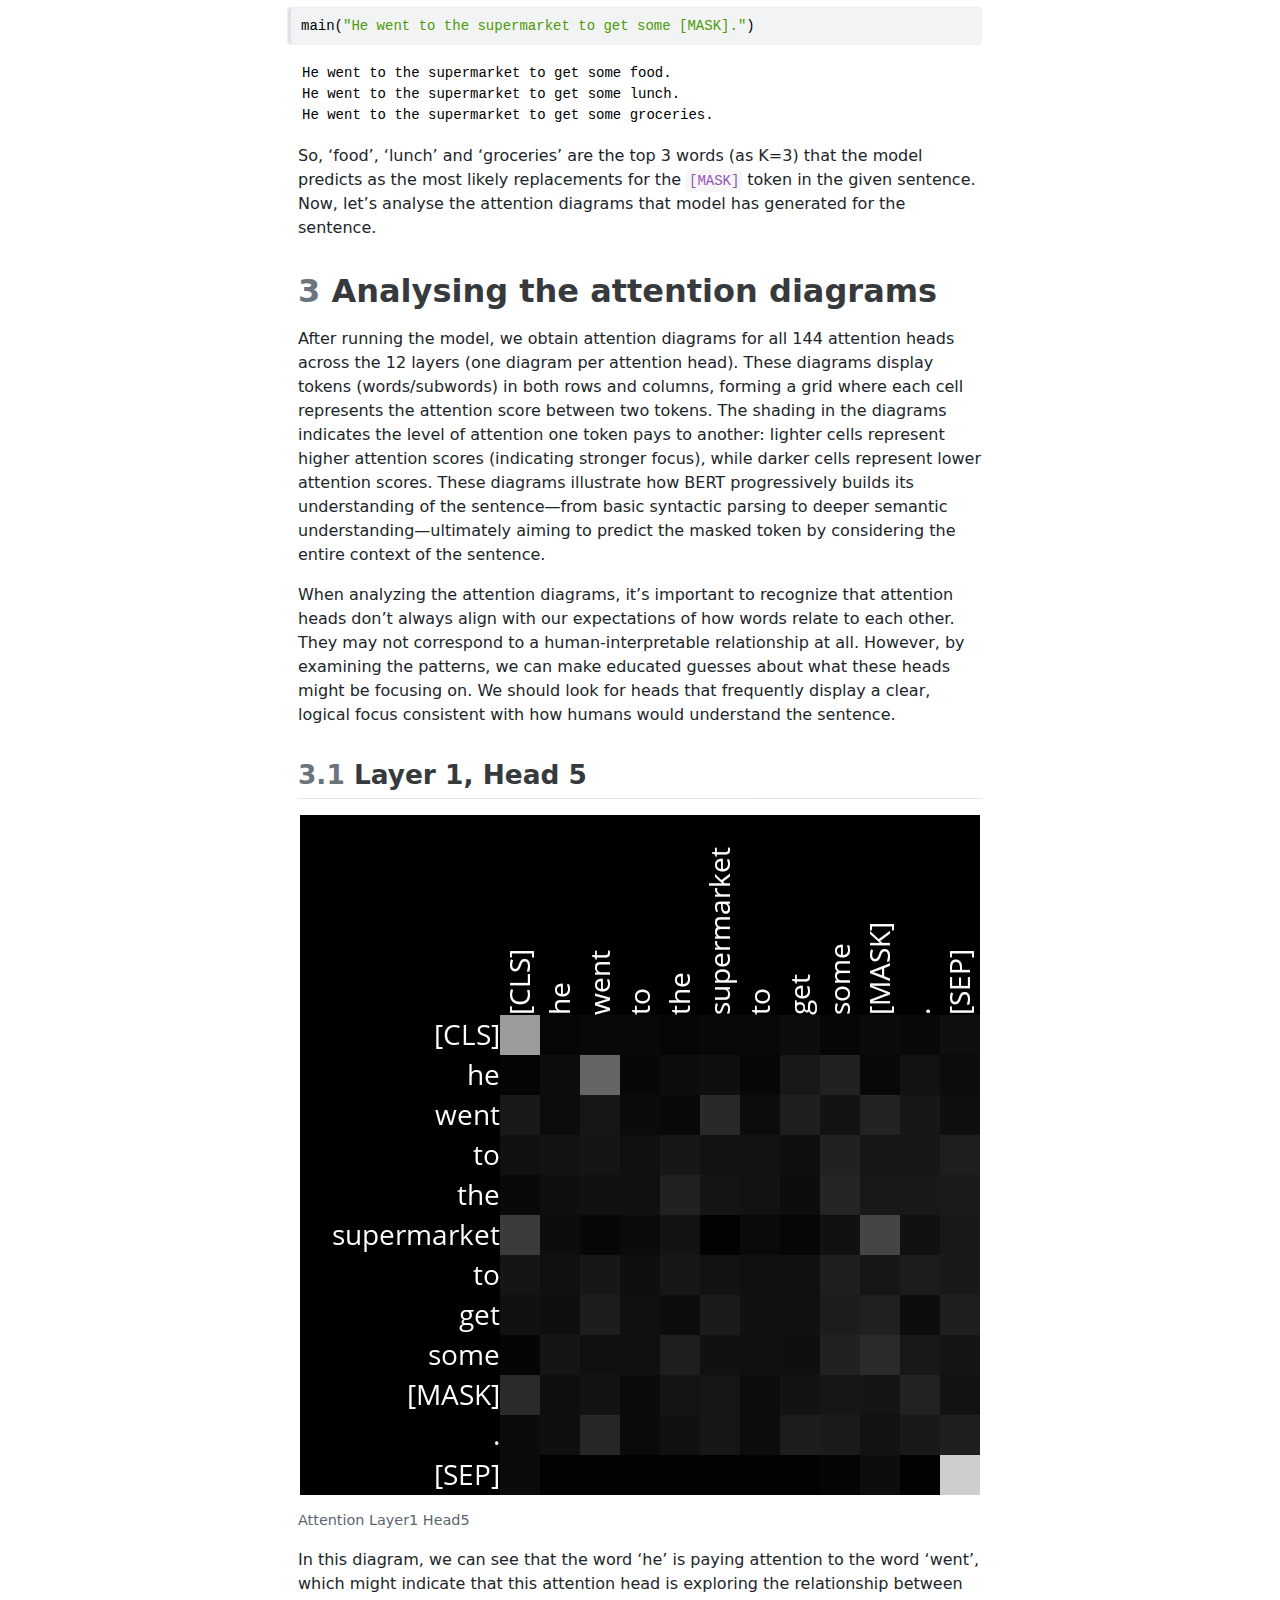
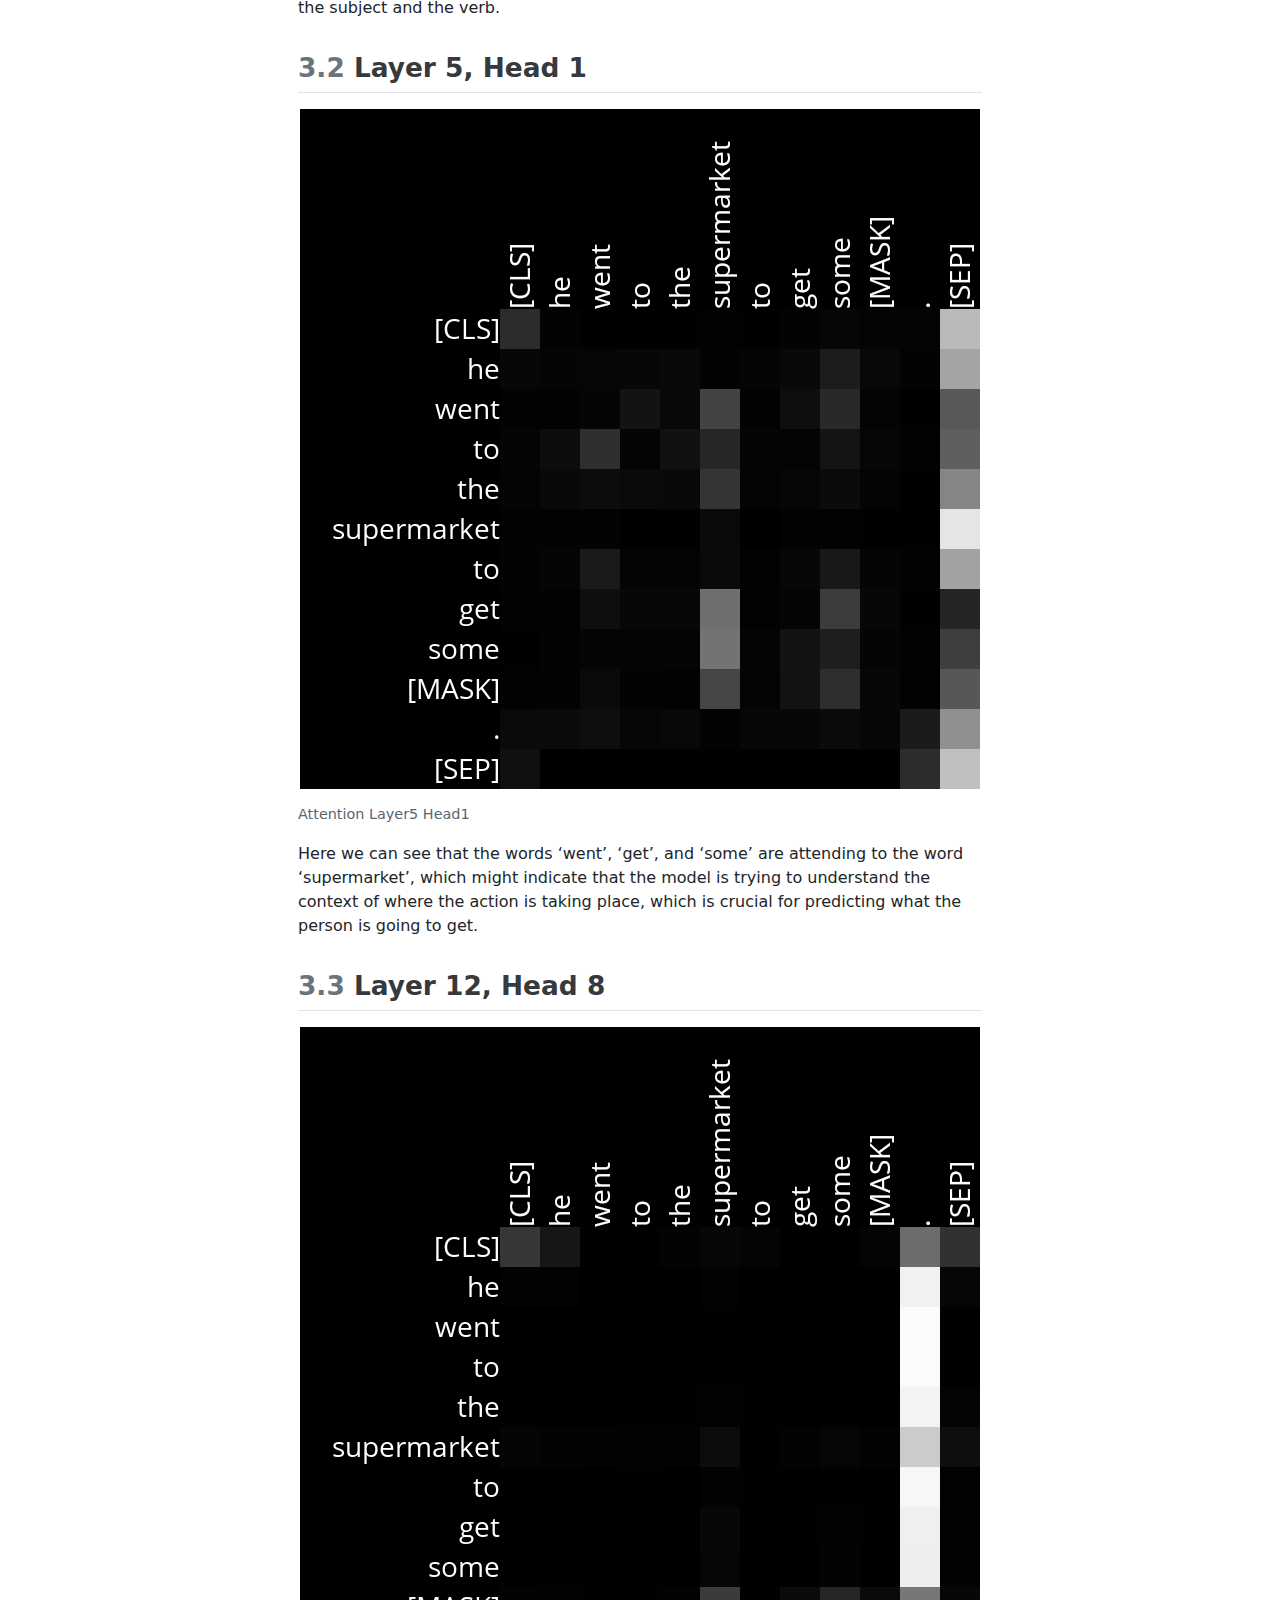
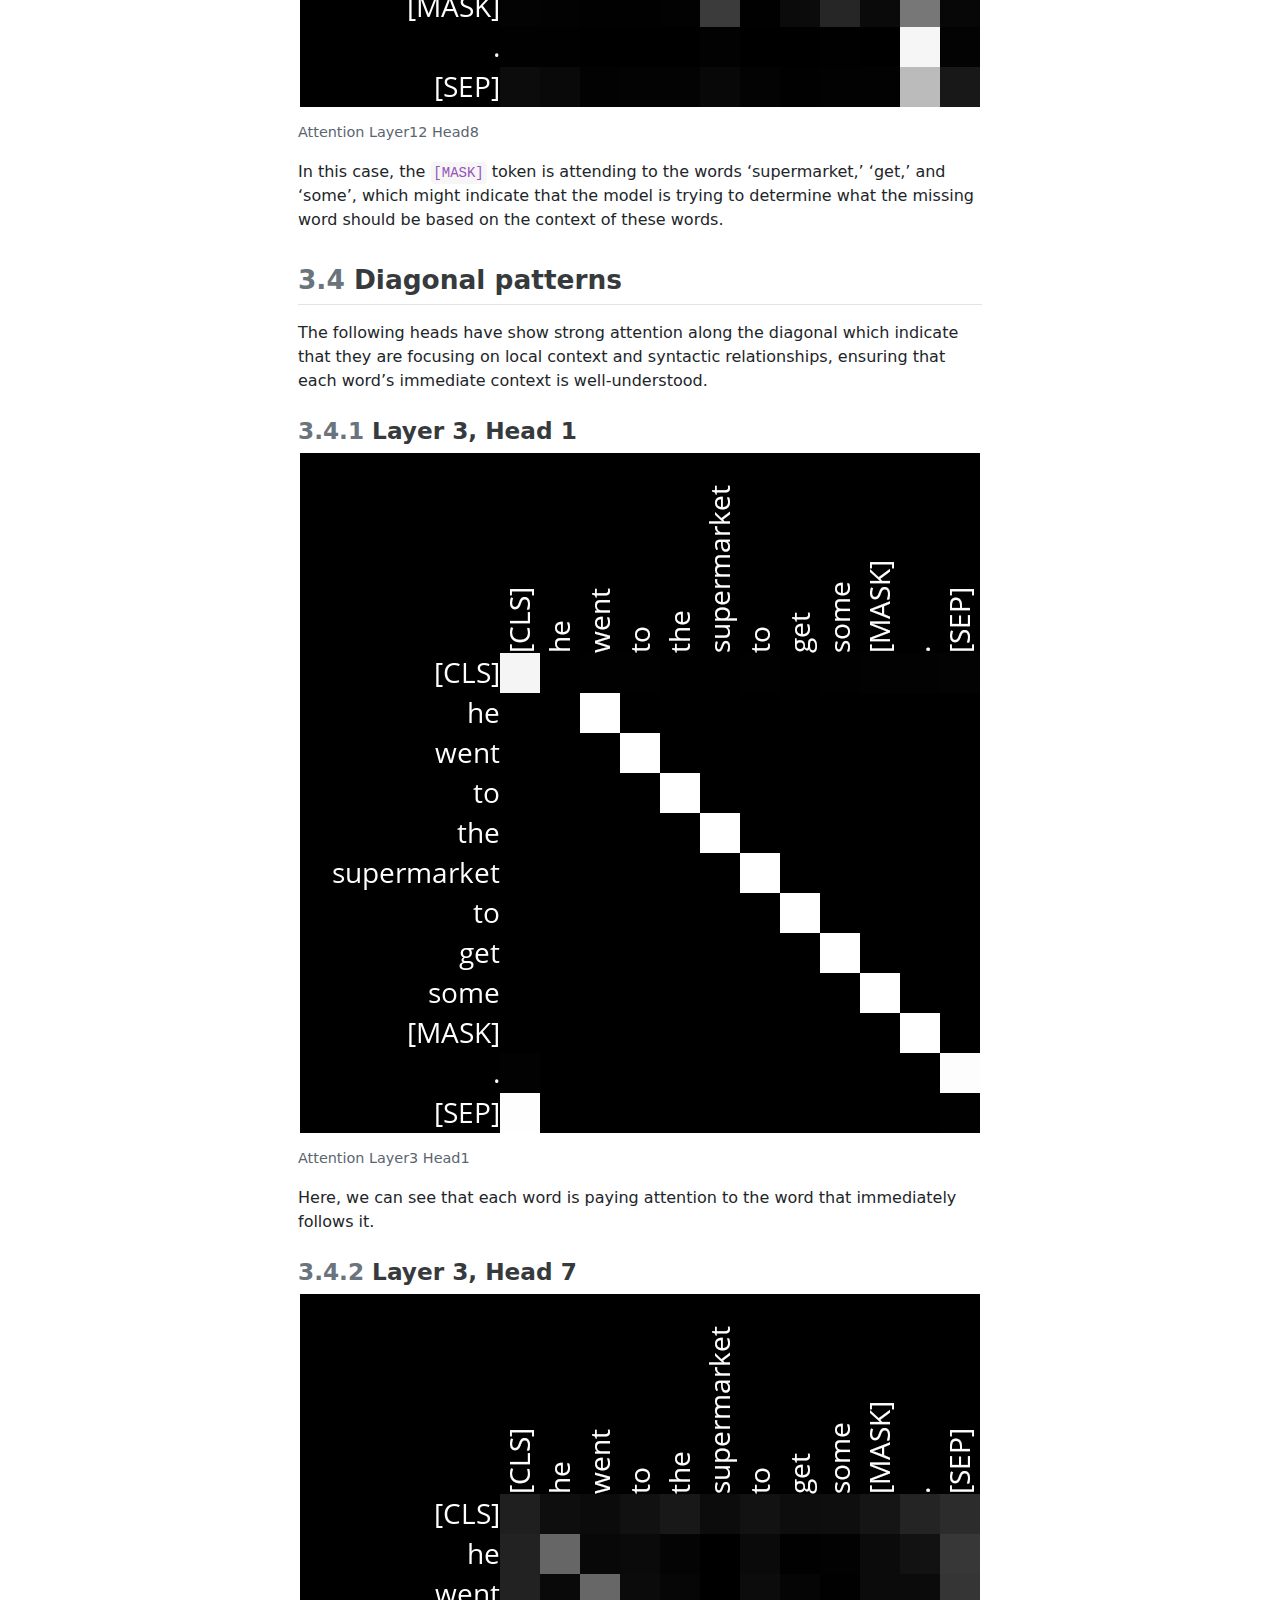
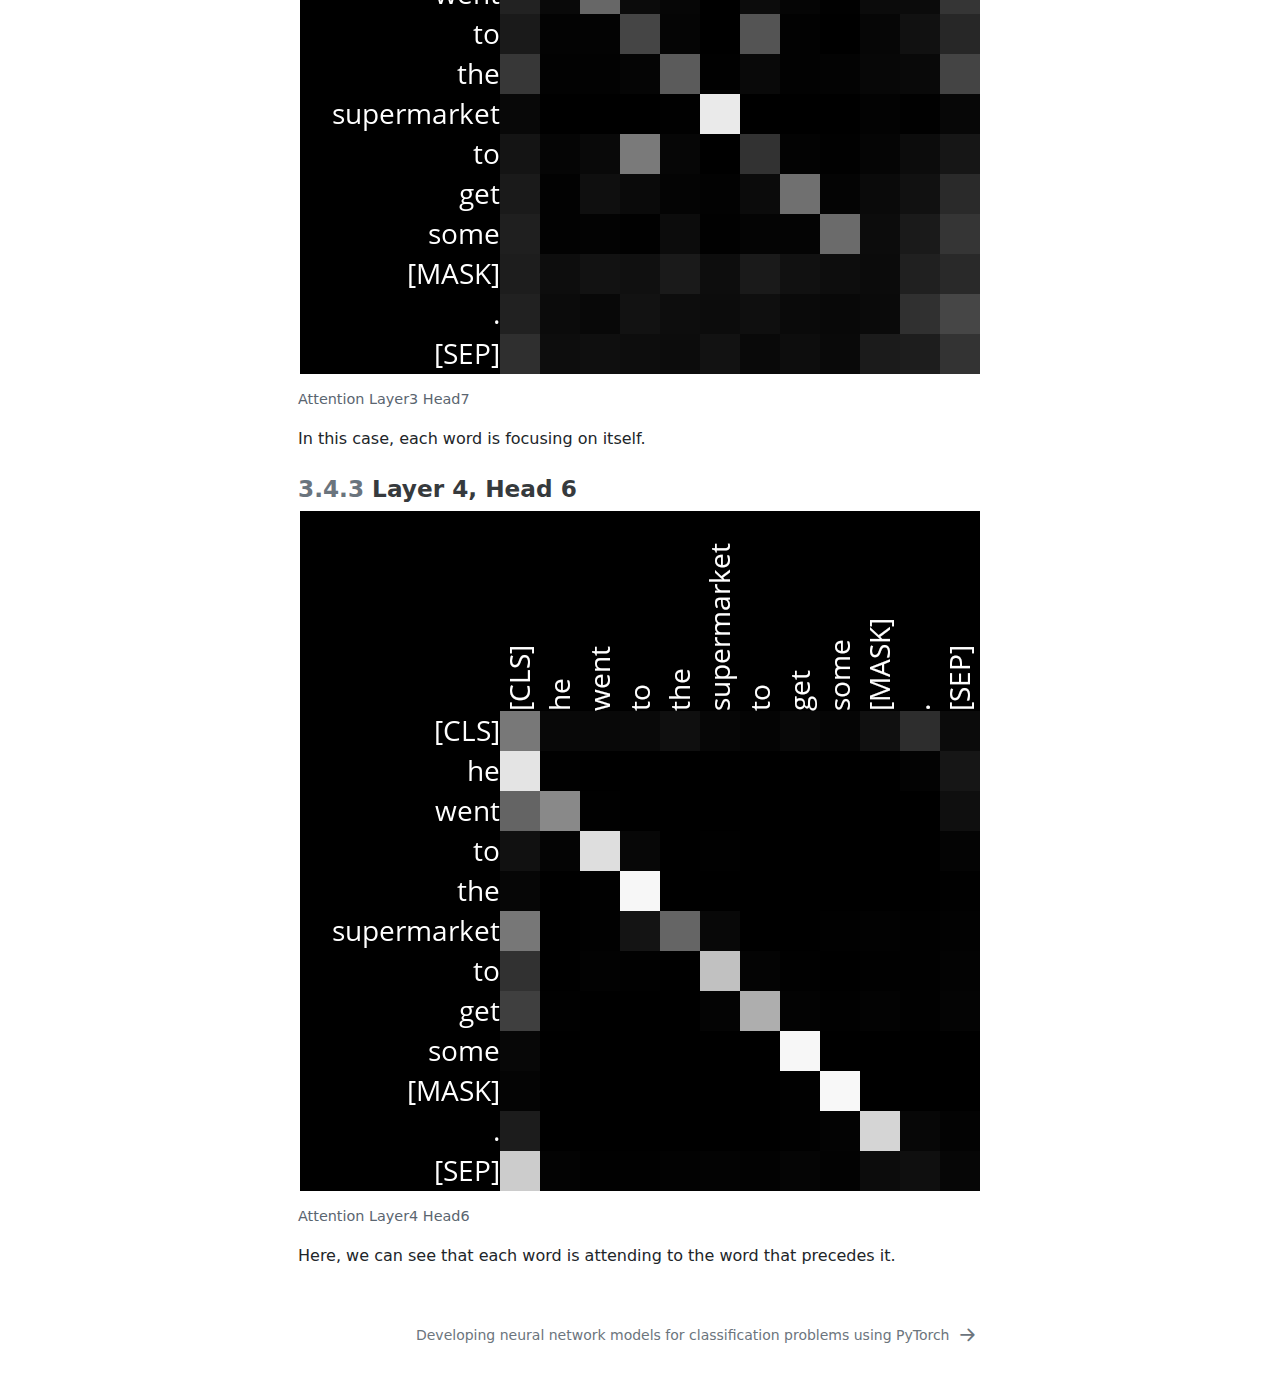
==== commit b001605e: "Add Categories" ====
--- a/docs/projects/Bert/bertmodel.html
+++ b/docs/projects/Bert/bertmodel.html
@@ -170,7 +170,7 @@
           <li class="sidebar-item">
   <div class="sidebar-item-container"> 
   <a href="../../projects/FashionMNIST/fashionMNIST.html" class="sidebar-item-text sidebar-link">
- <span class="menu-text">Building a model to identify the type of clothing in the image</span></a>
+ <span class="menu-text">Building neural network models to identify the type of clothing in images</span></a>
   </div>
 </li>
           <li class="sidebar-item">
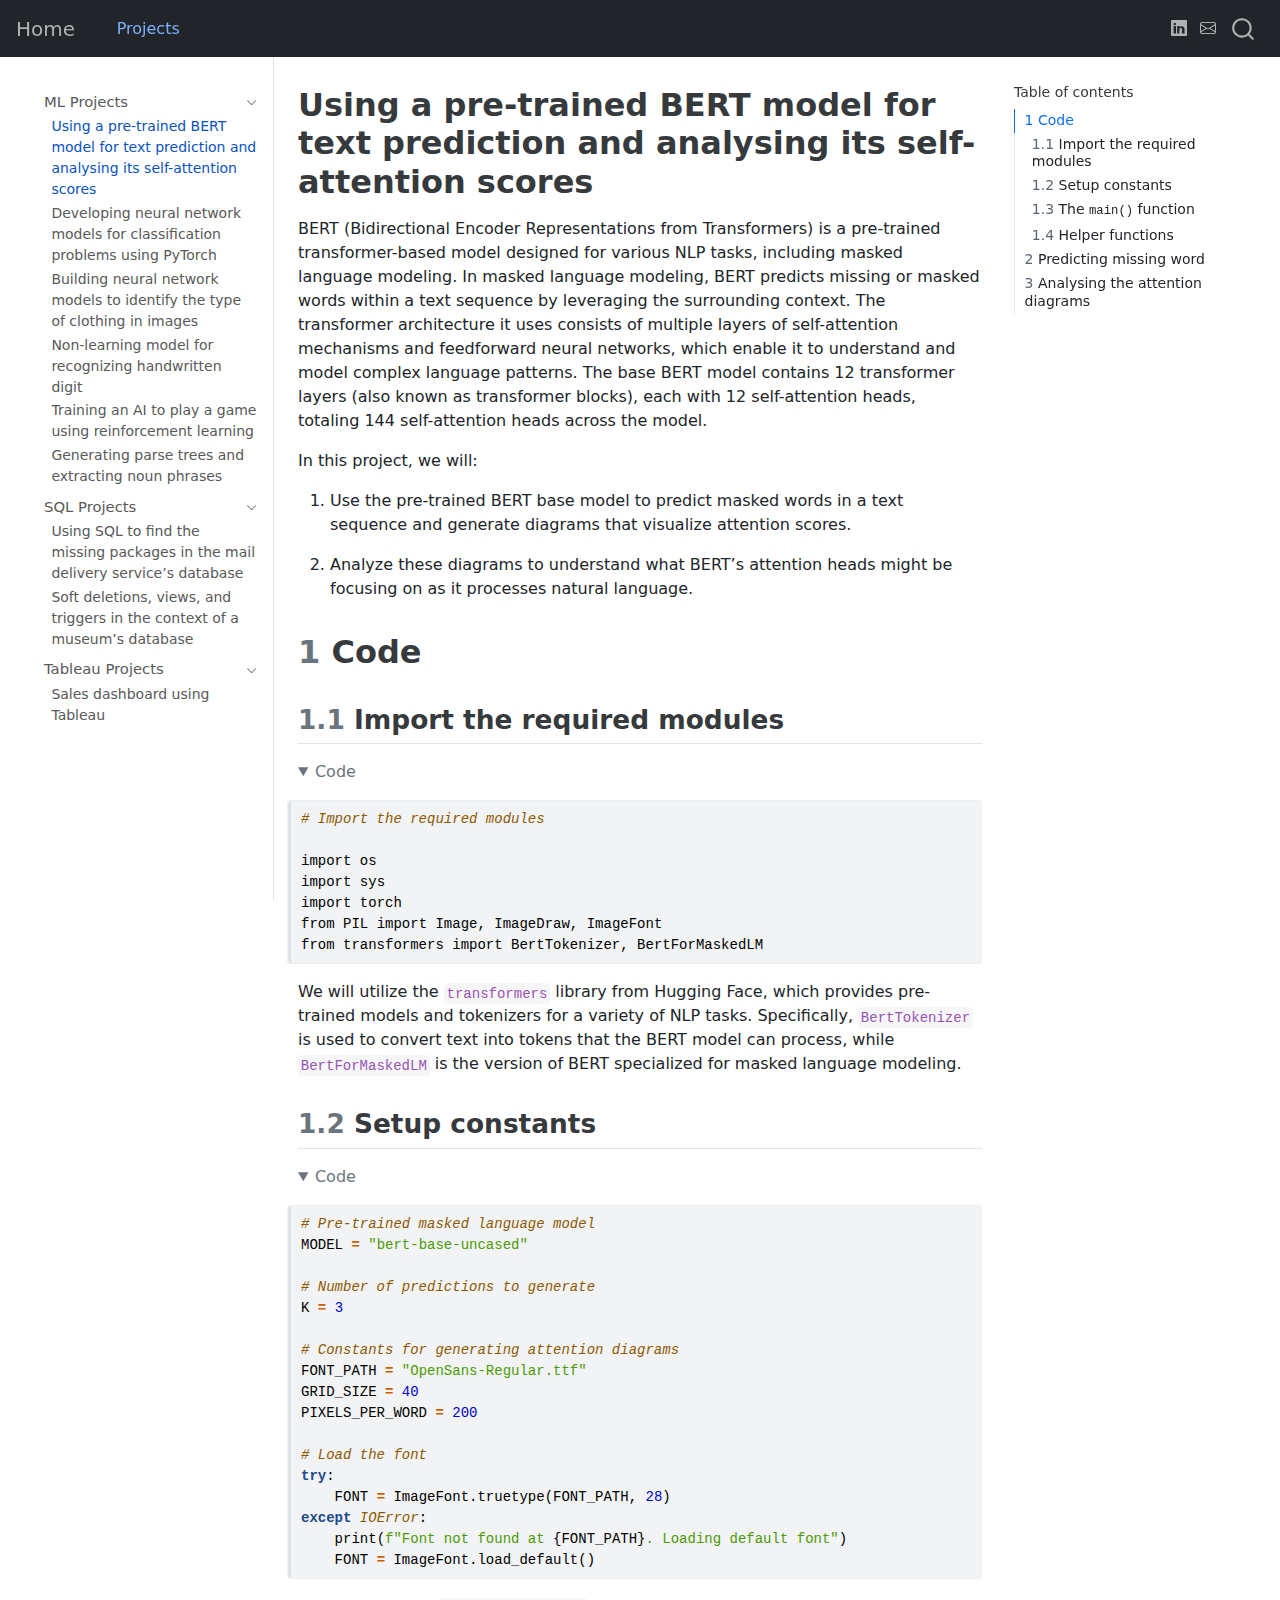
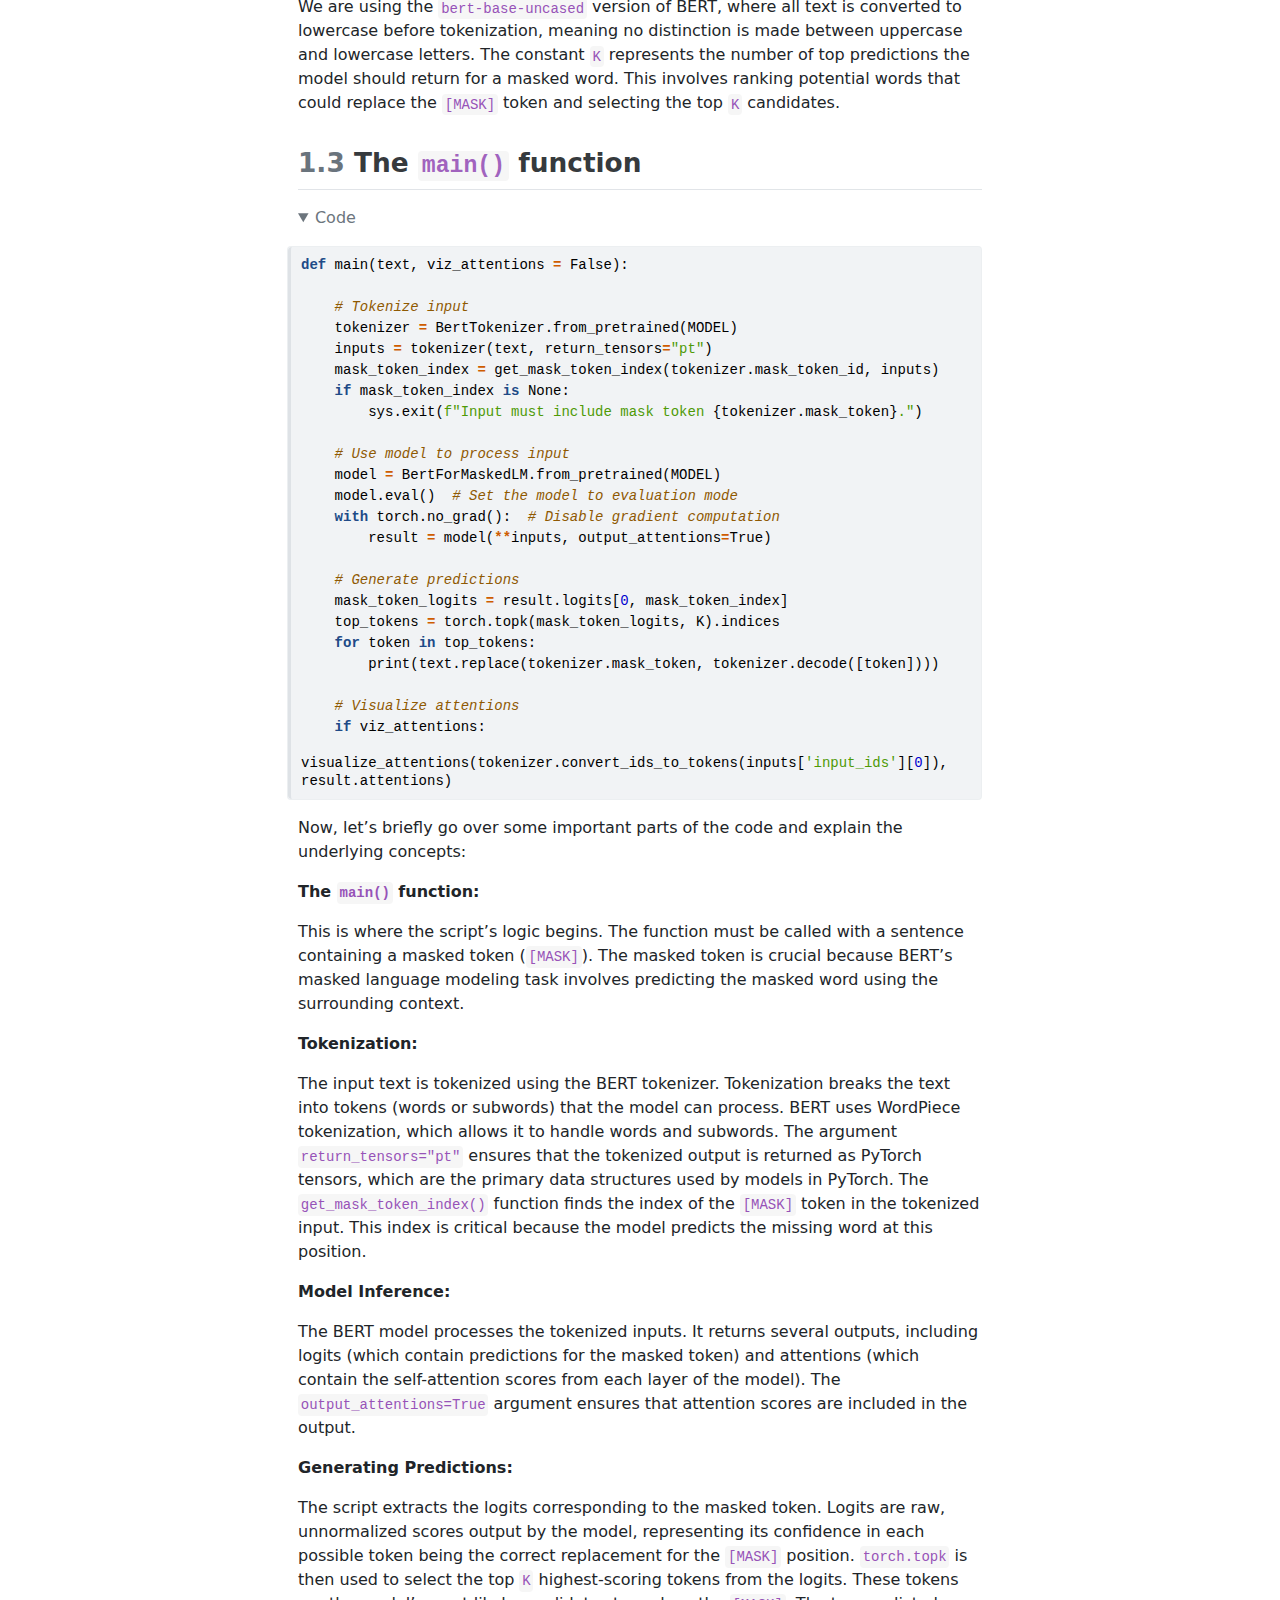
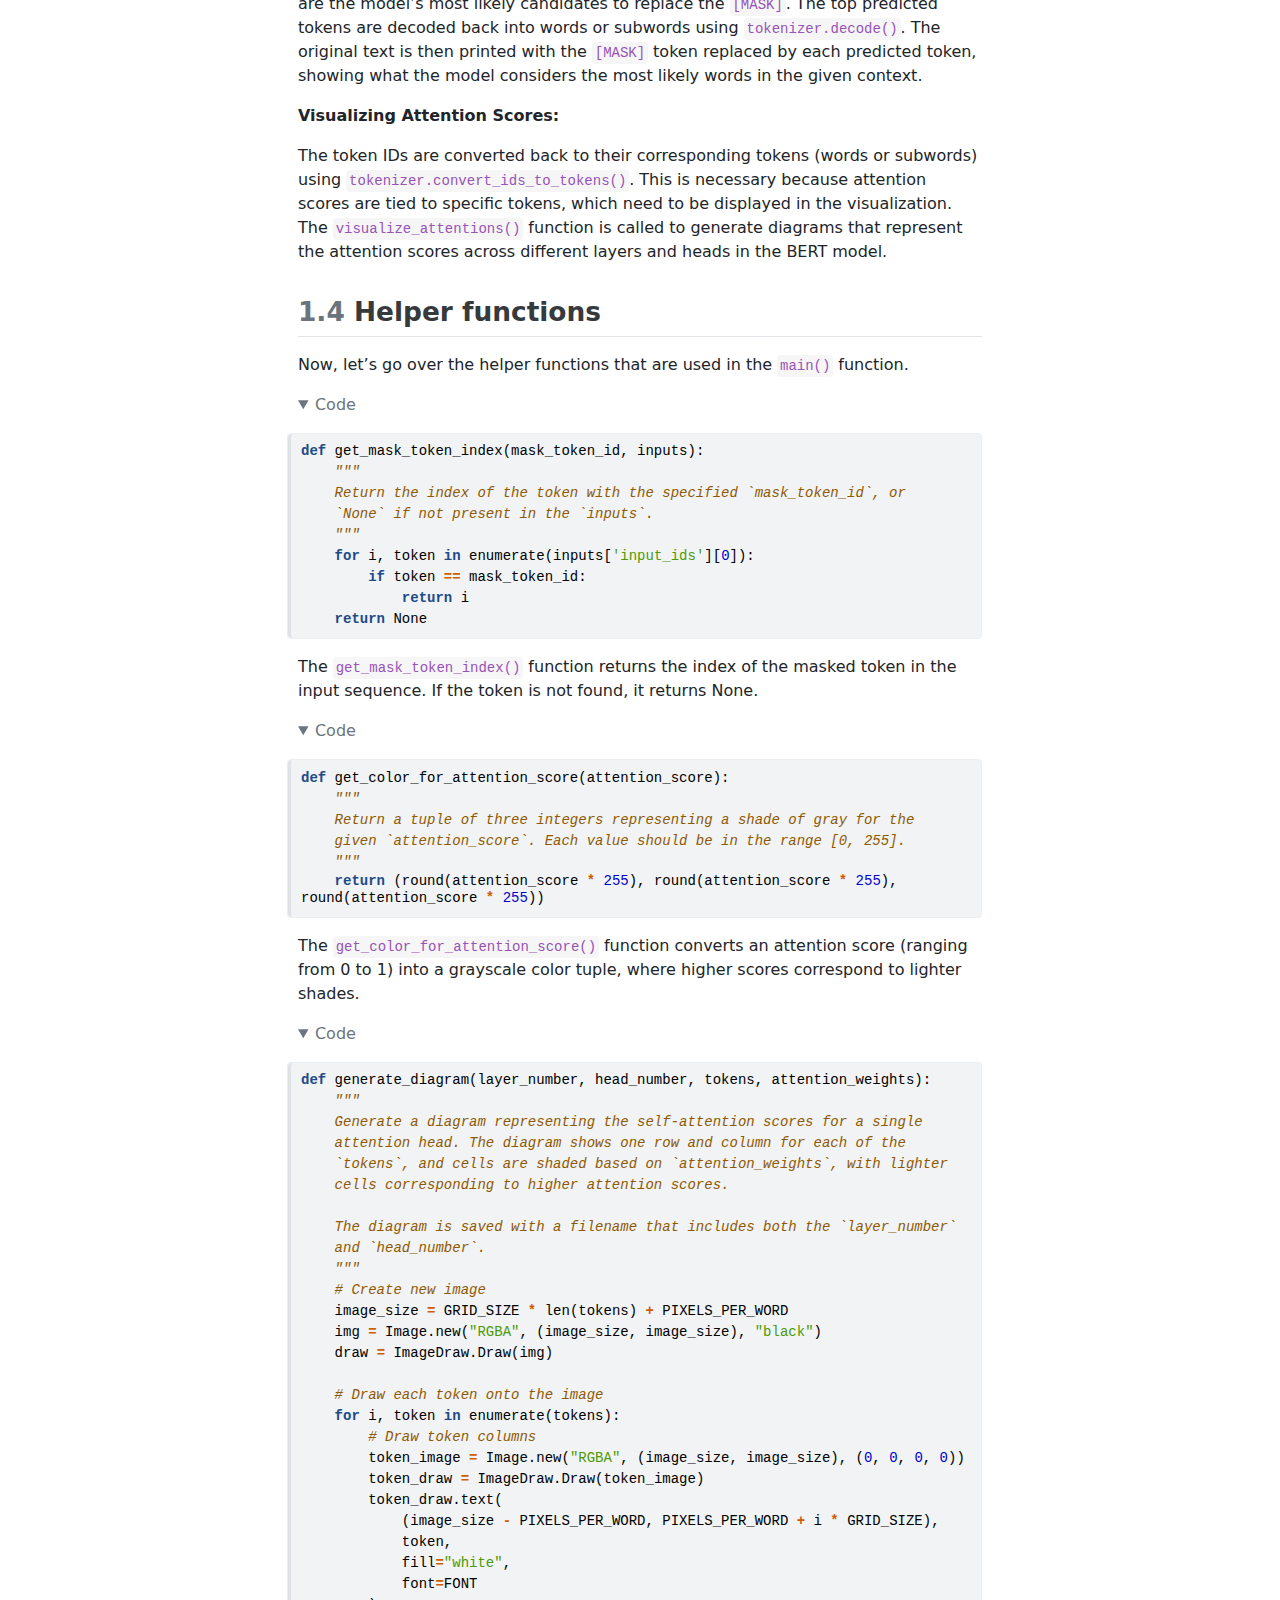
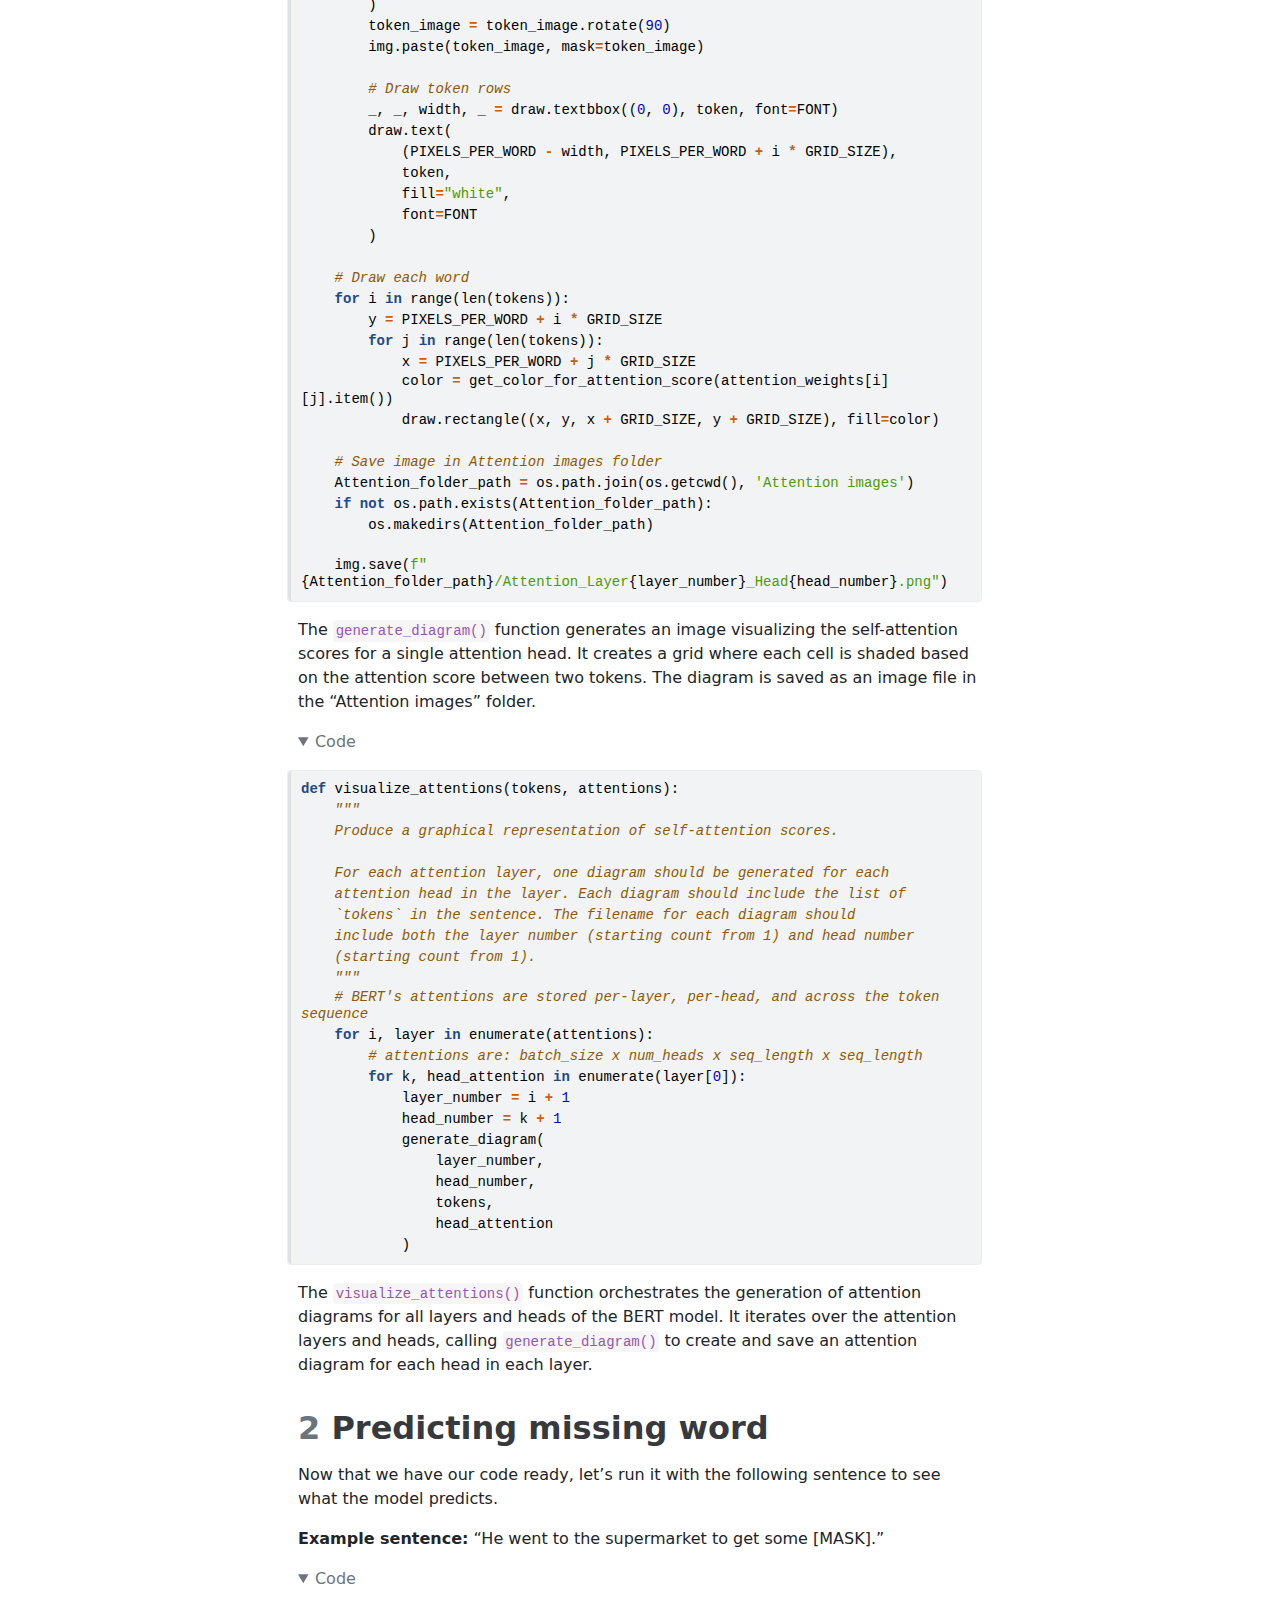
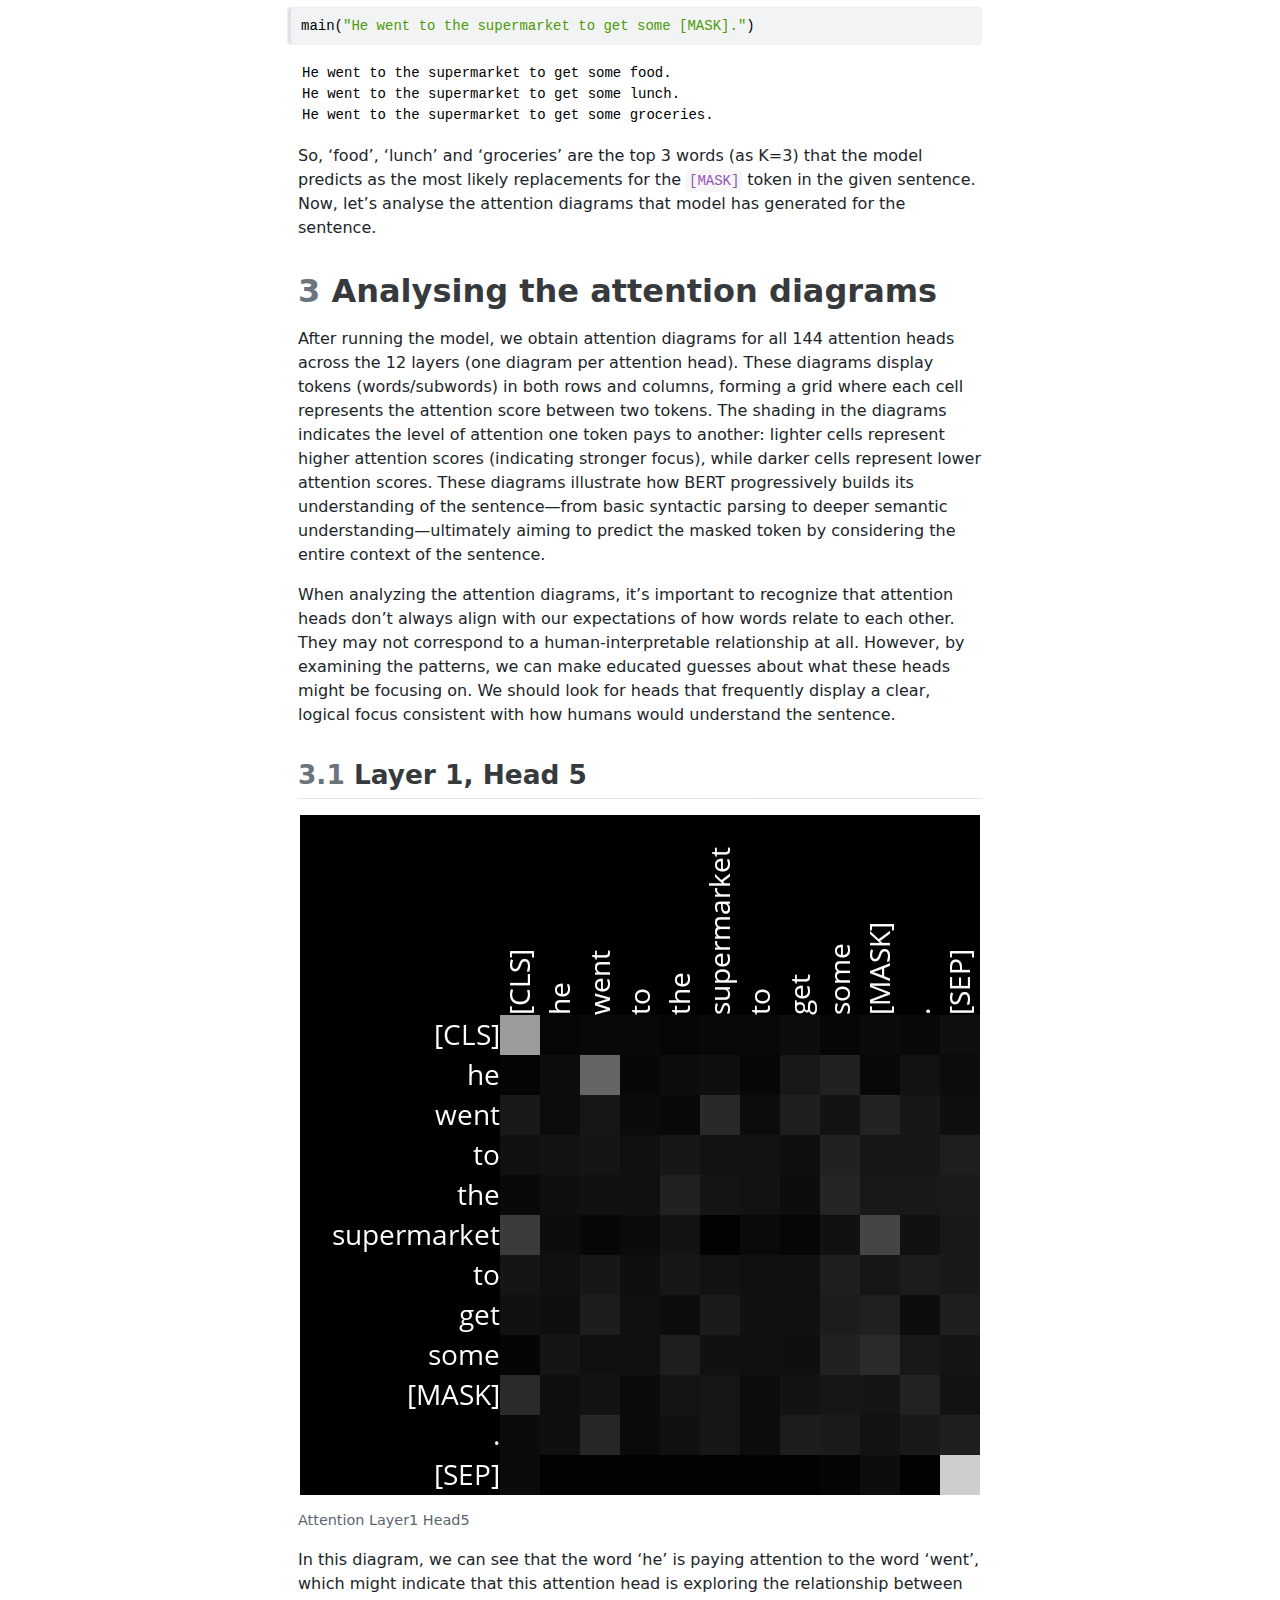
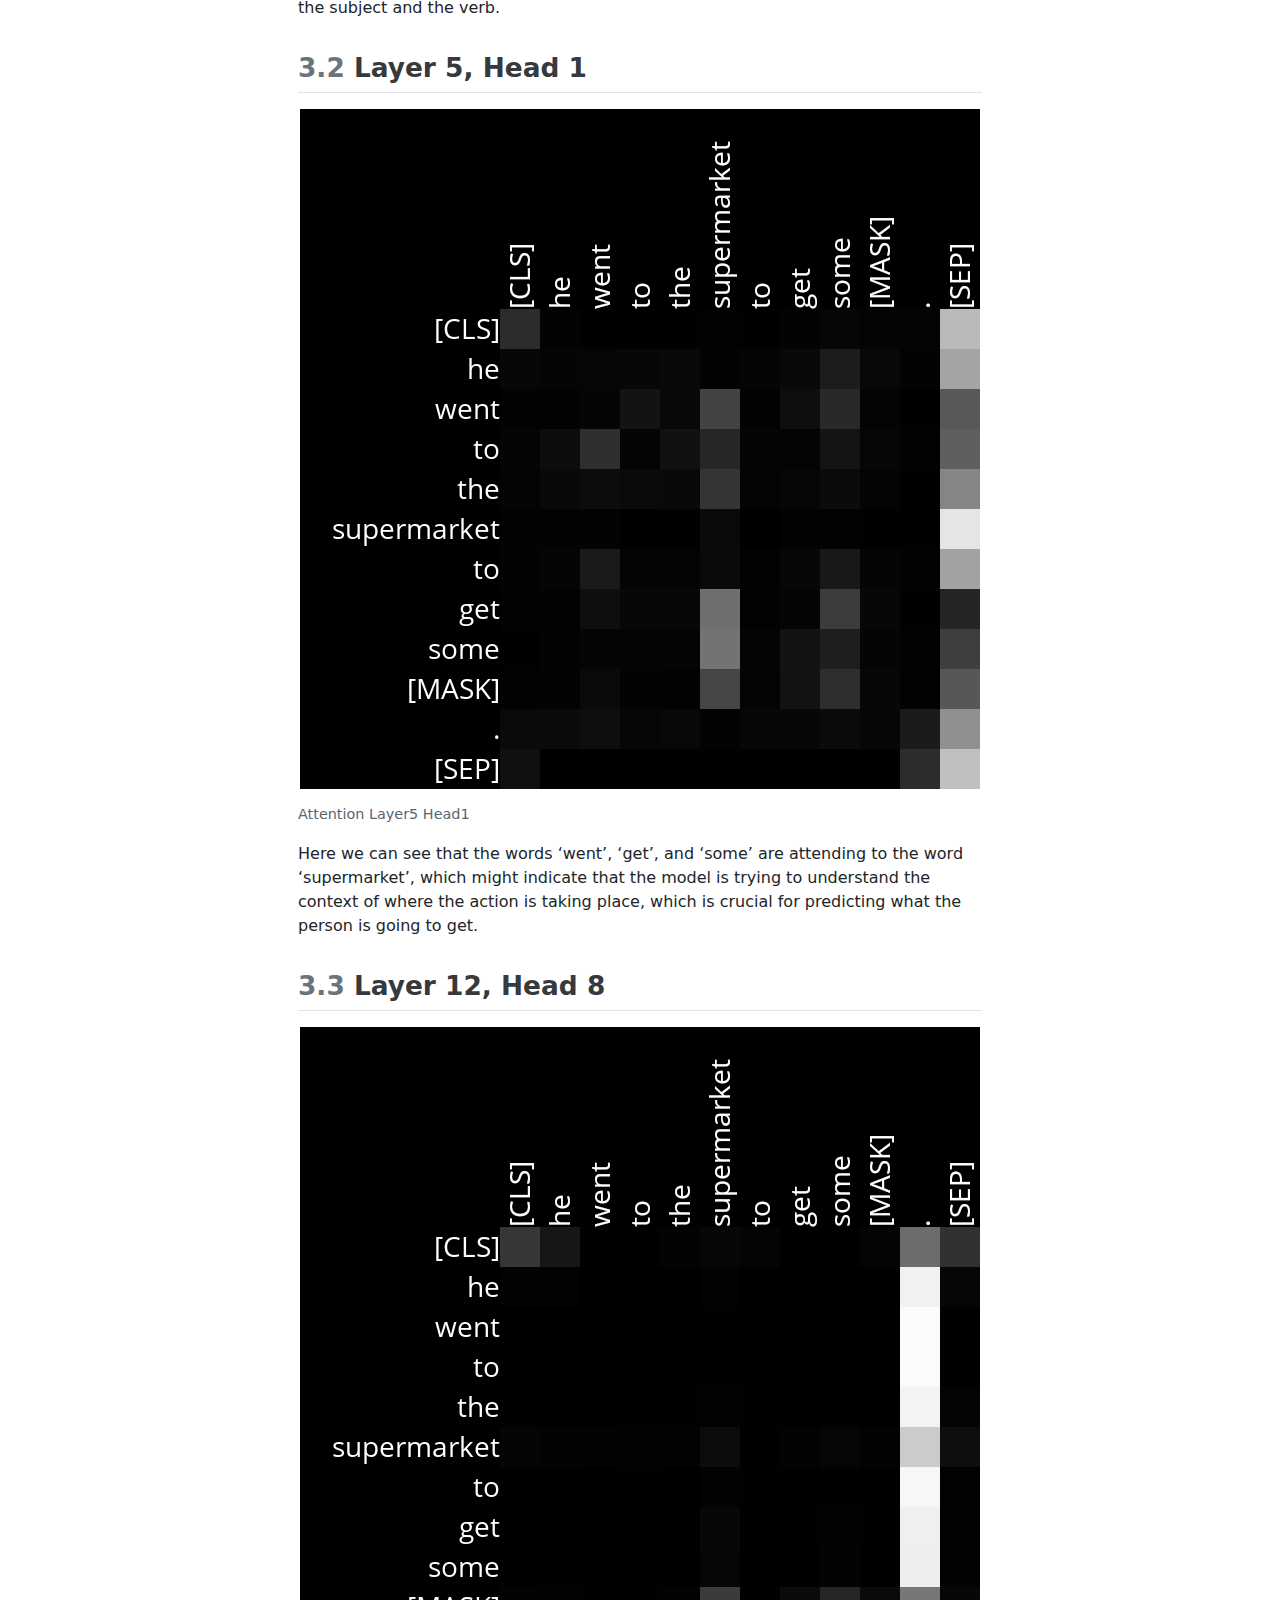
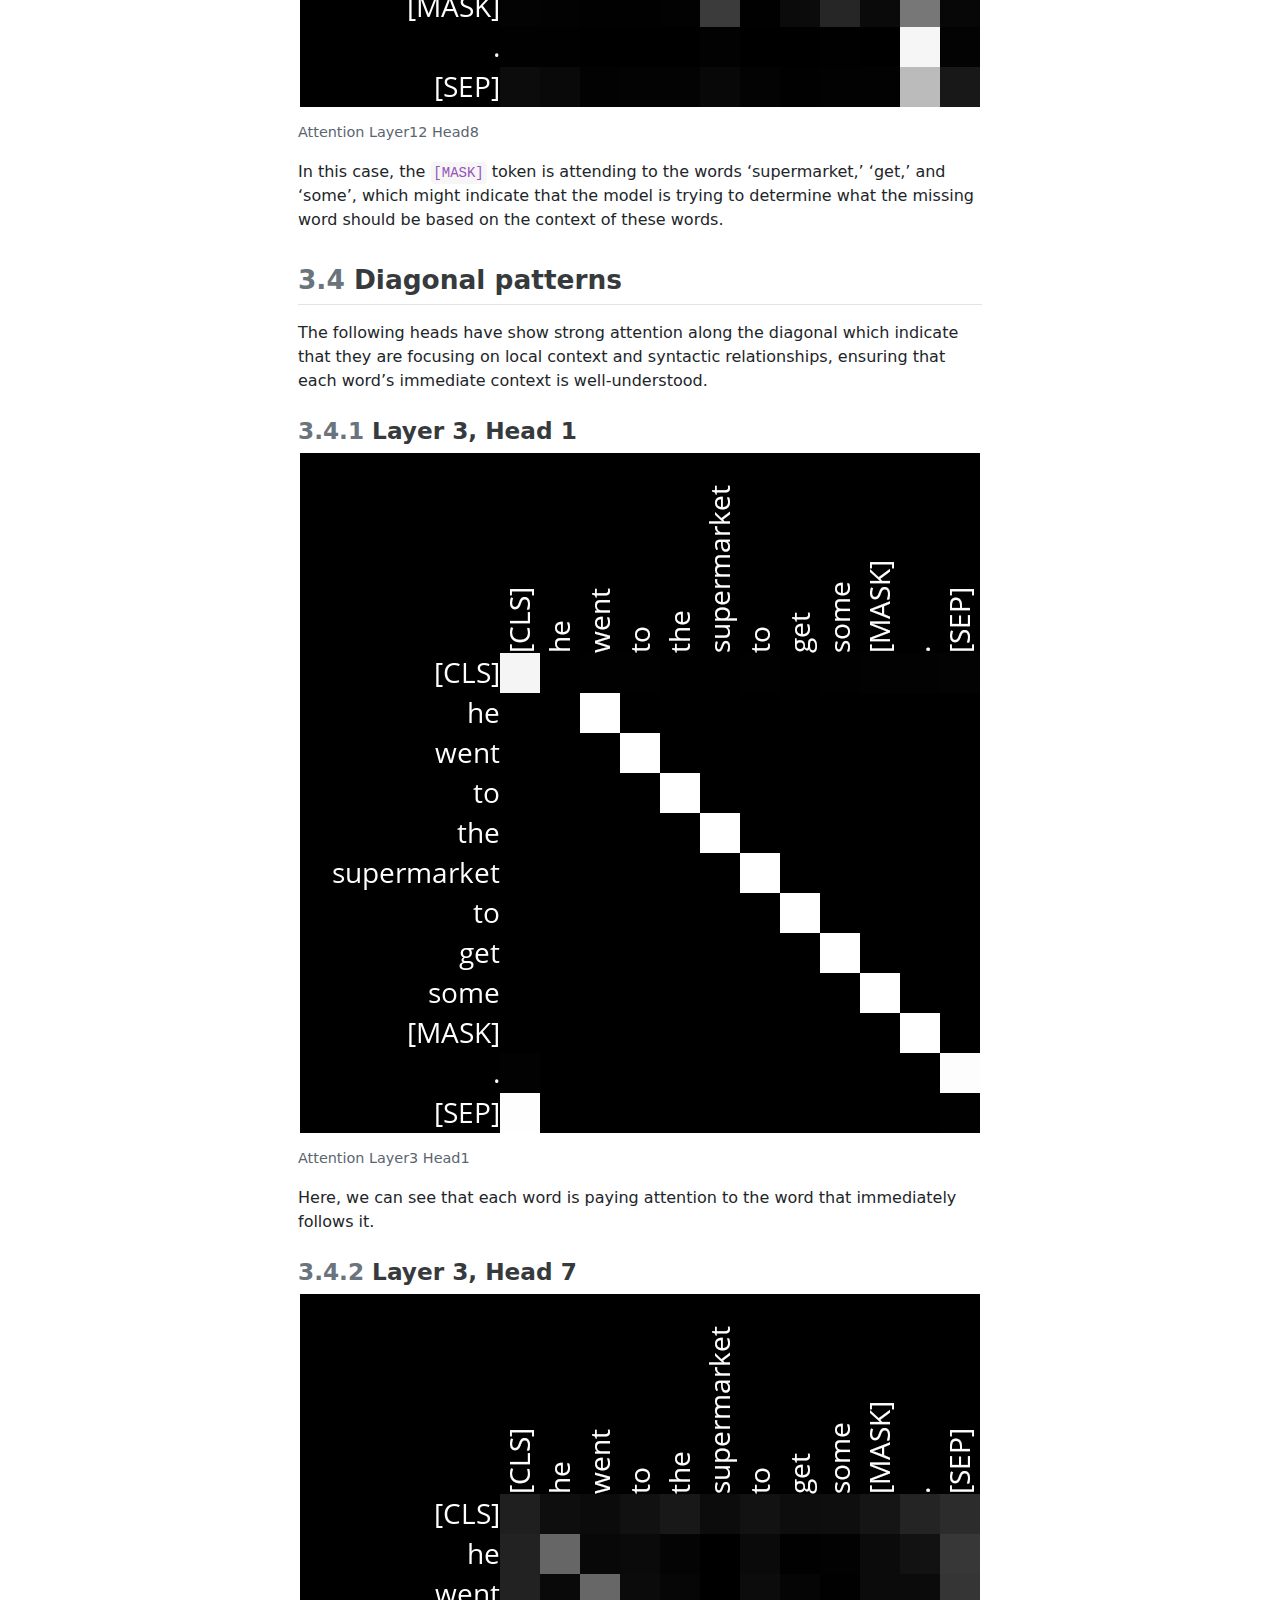
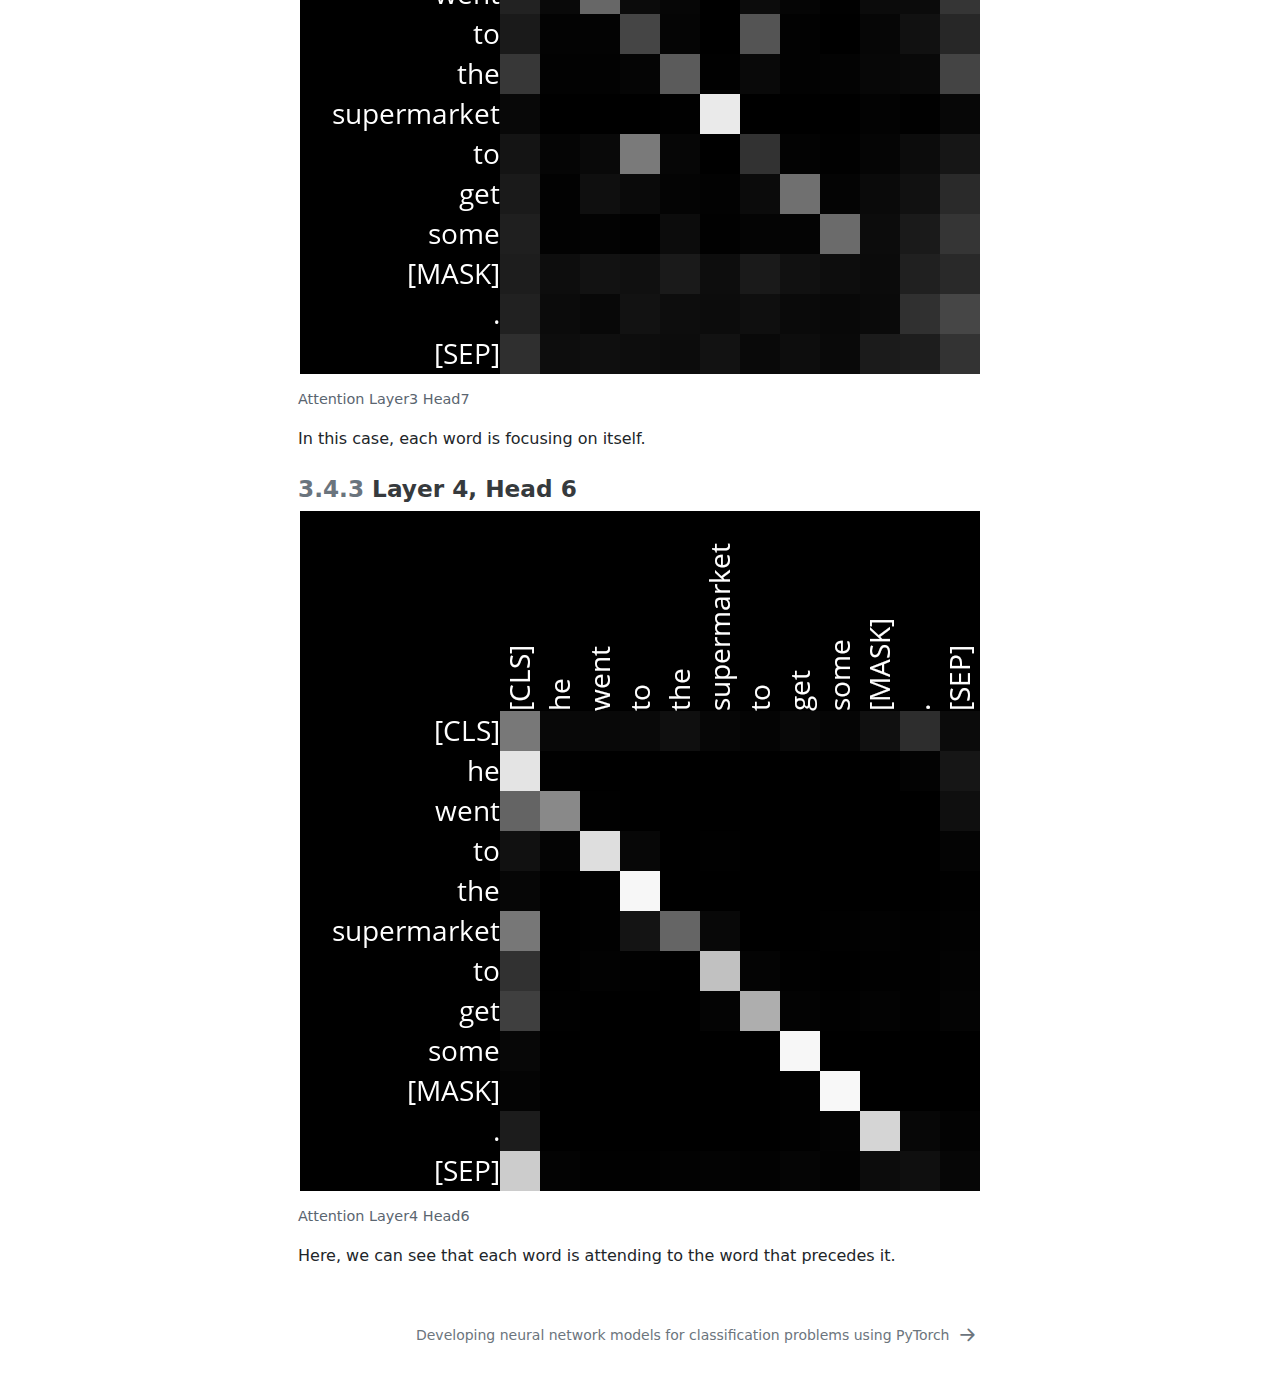
==== commit 18b5d66c: "add project" ====
--- a/docs/projects/Bert/bertmodel.html
+++ b/docs/projects/Bert/bertmodel.html
@@ -176,7 +176,7 @@
           <li class="sidebar-item">
   <div class="sidebar-item-container"> 
   <a href="../../projects/MNIST/mnist.html" class="sidebar-item-text sidebar-link">
- <span class="menu-text">Nearest neighbor classifier for handwritten digit recognition</span></a>
+ <span class="menu-text">Non-learning model for recognizing handwritten digit</span></a>
   </div>
 </li>
           <li class="sidebar-item">
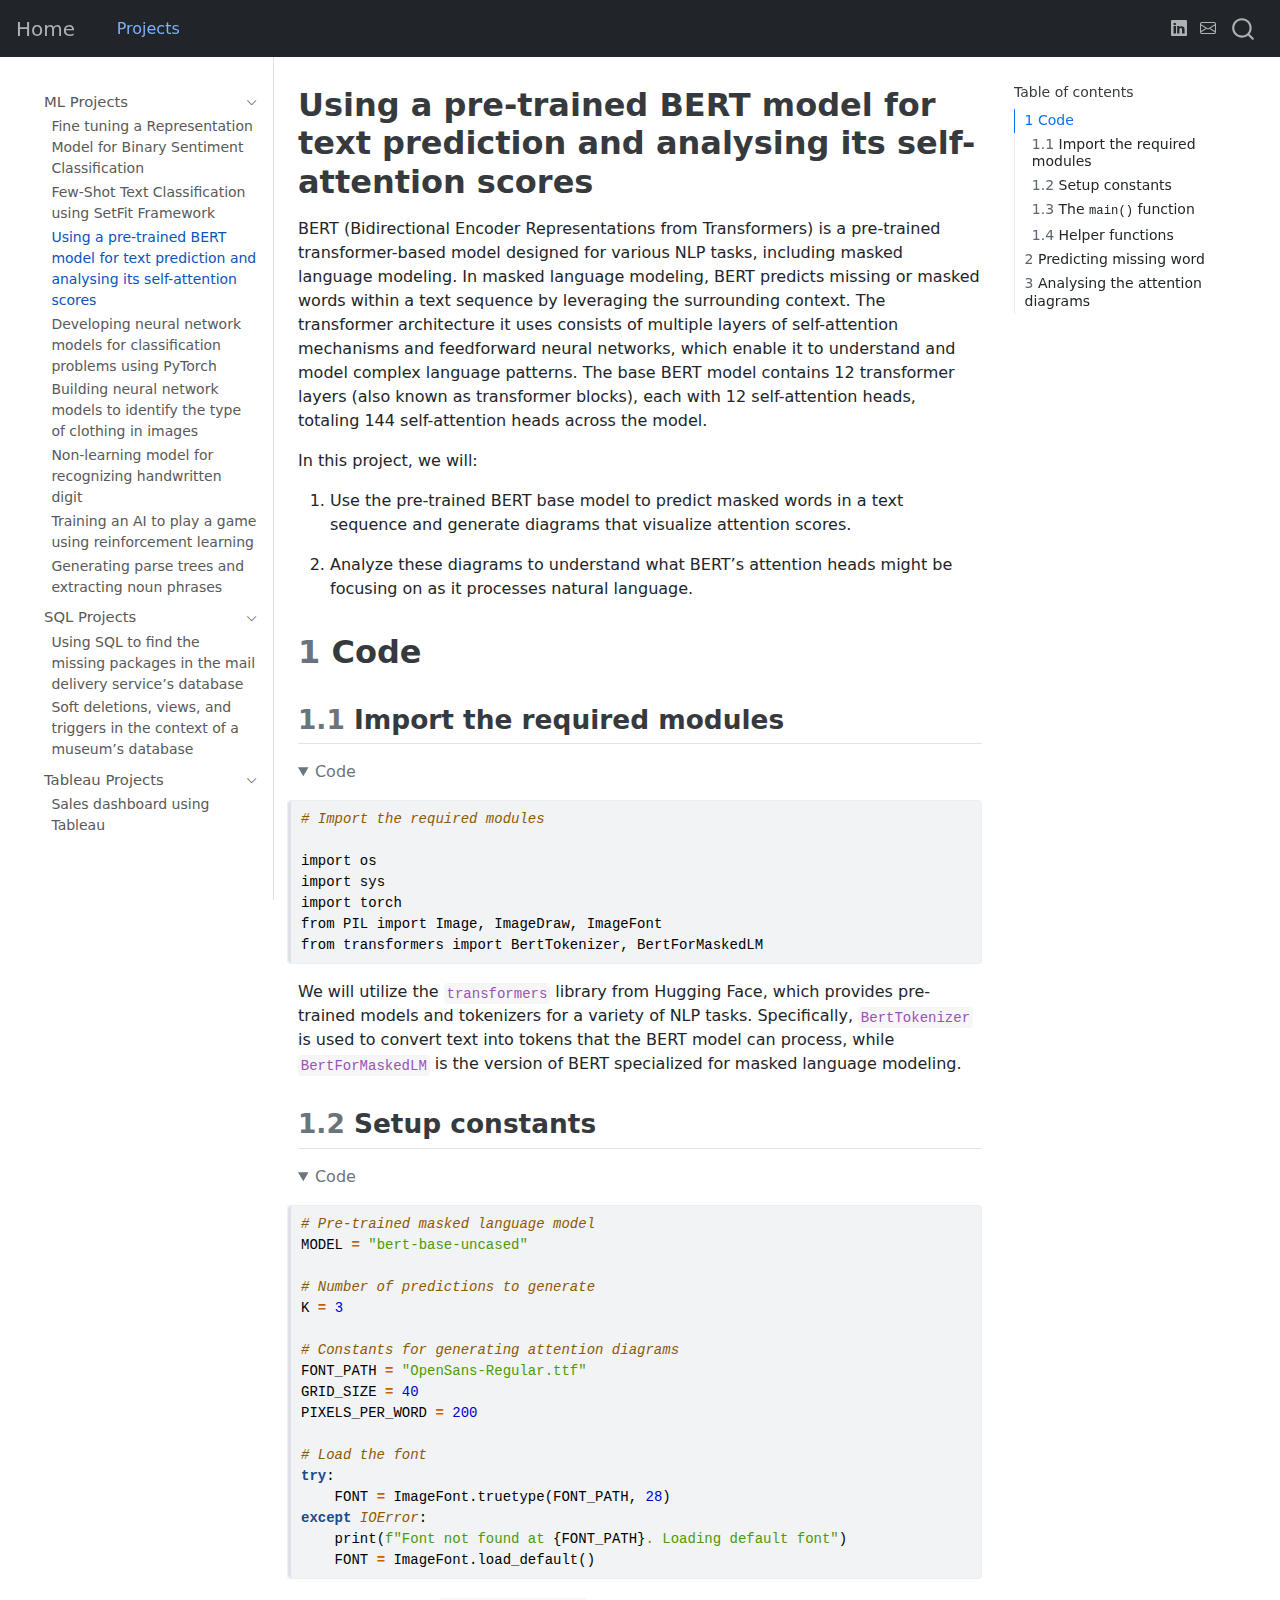
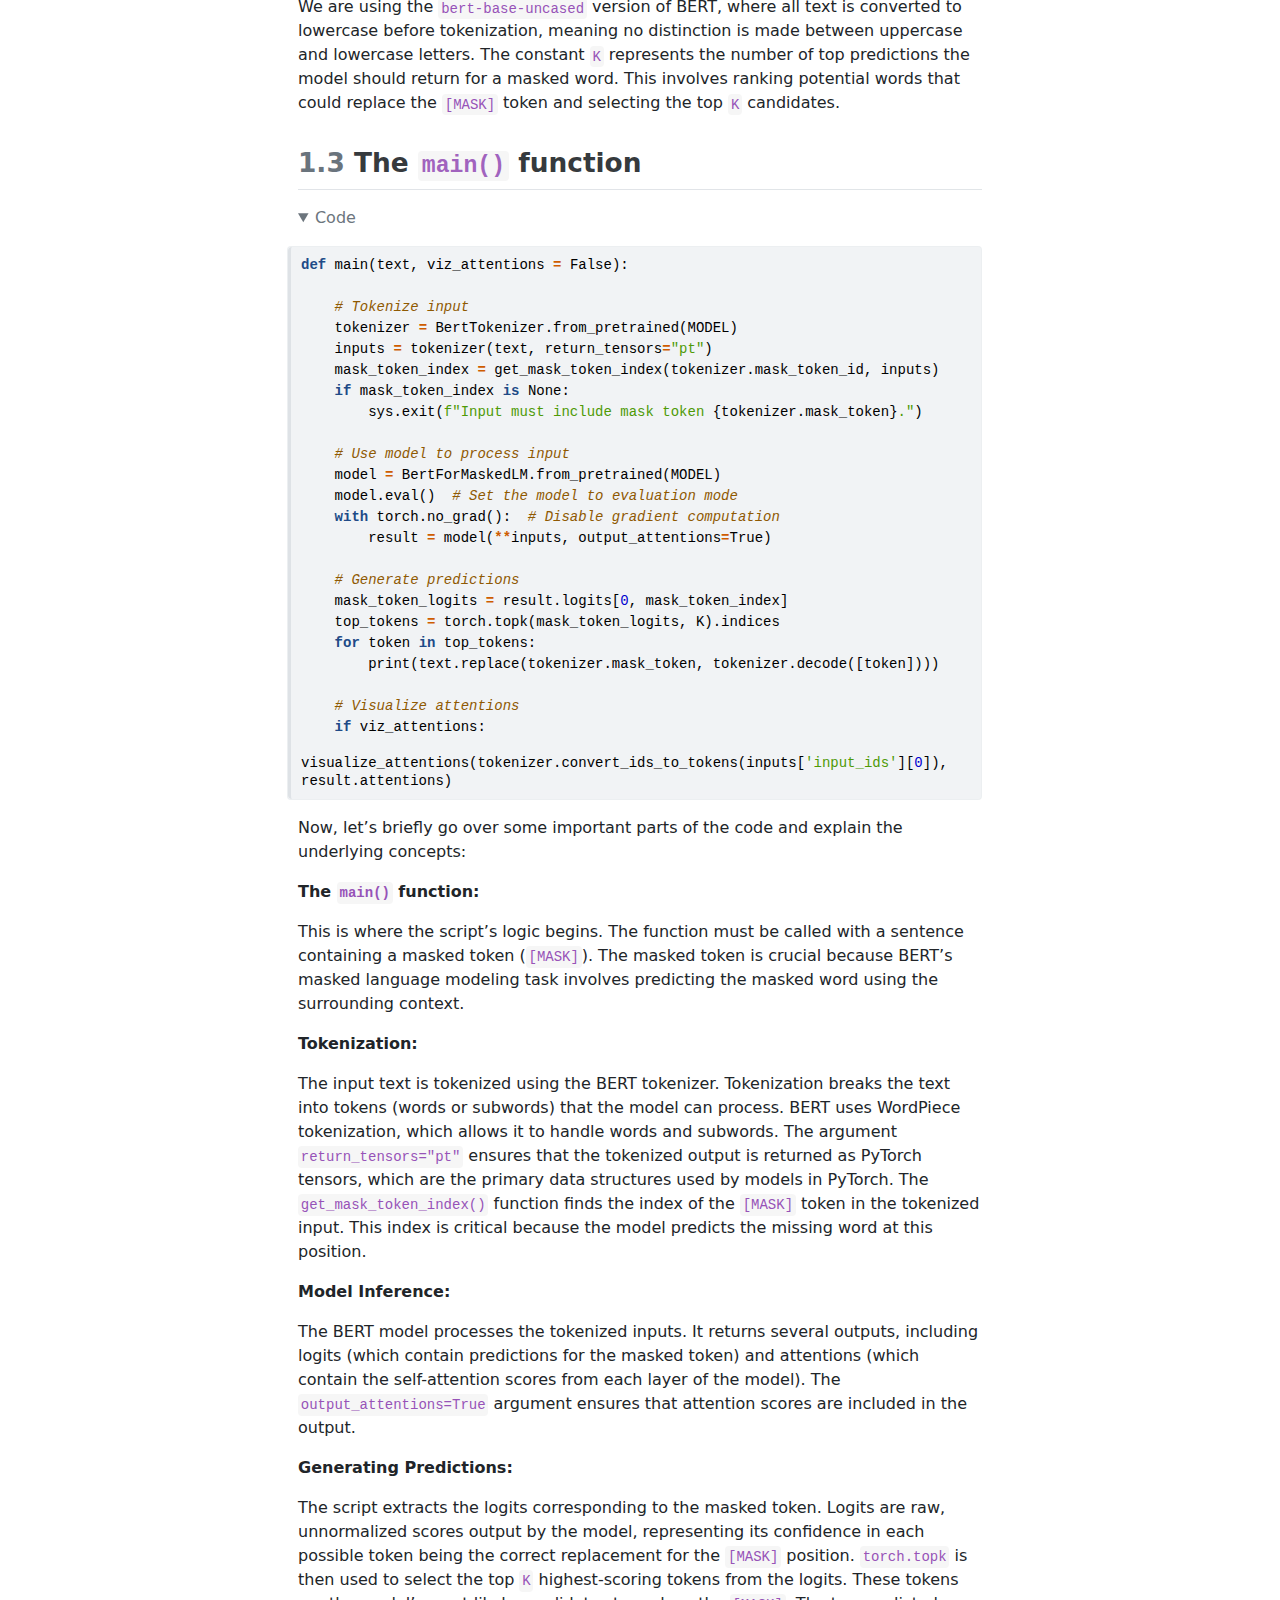
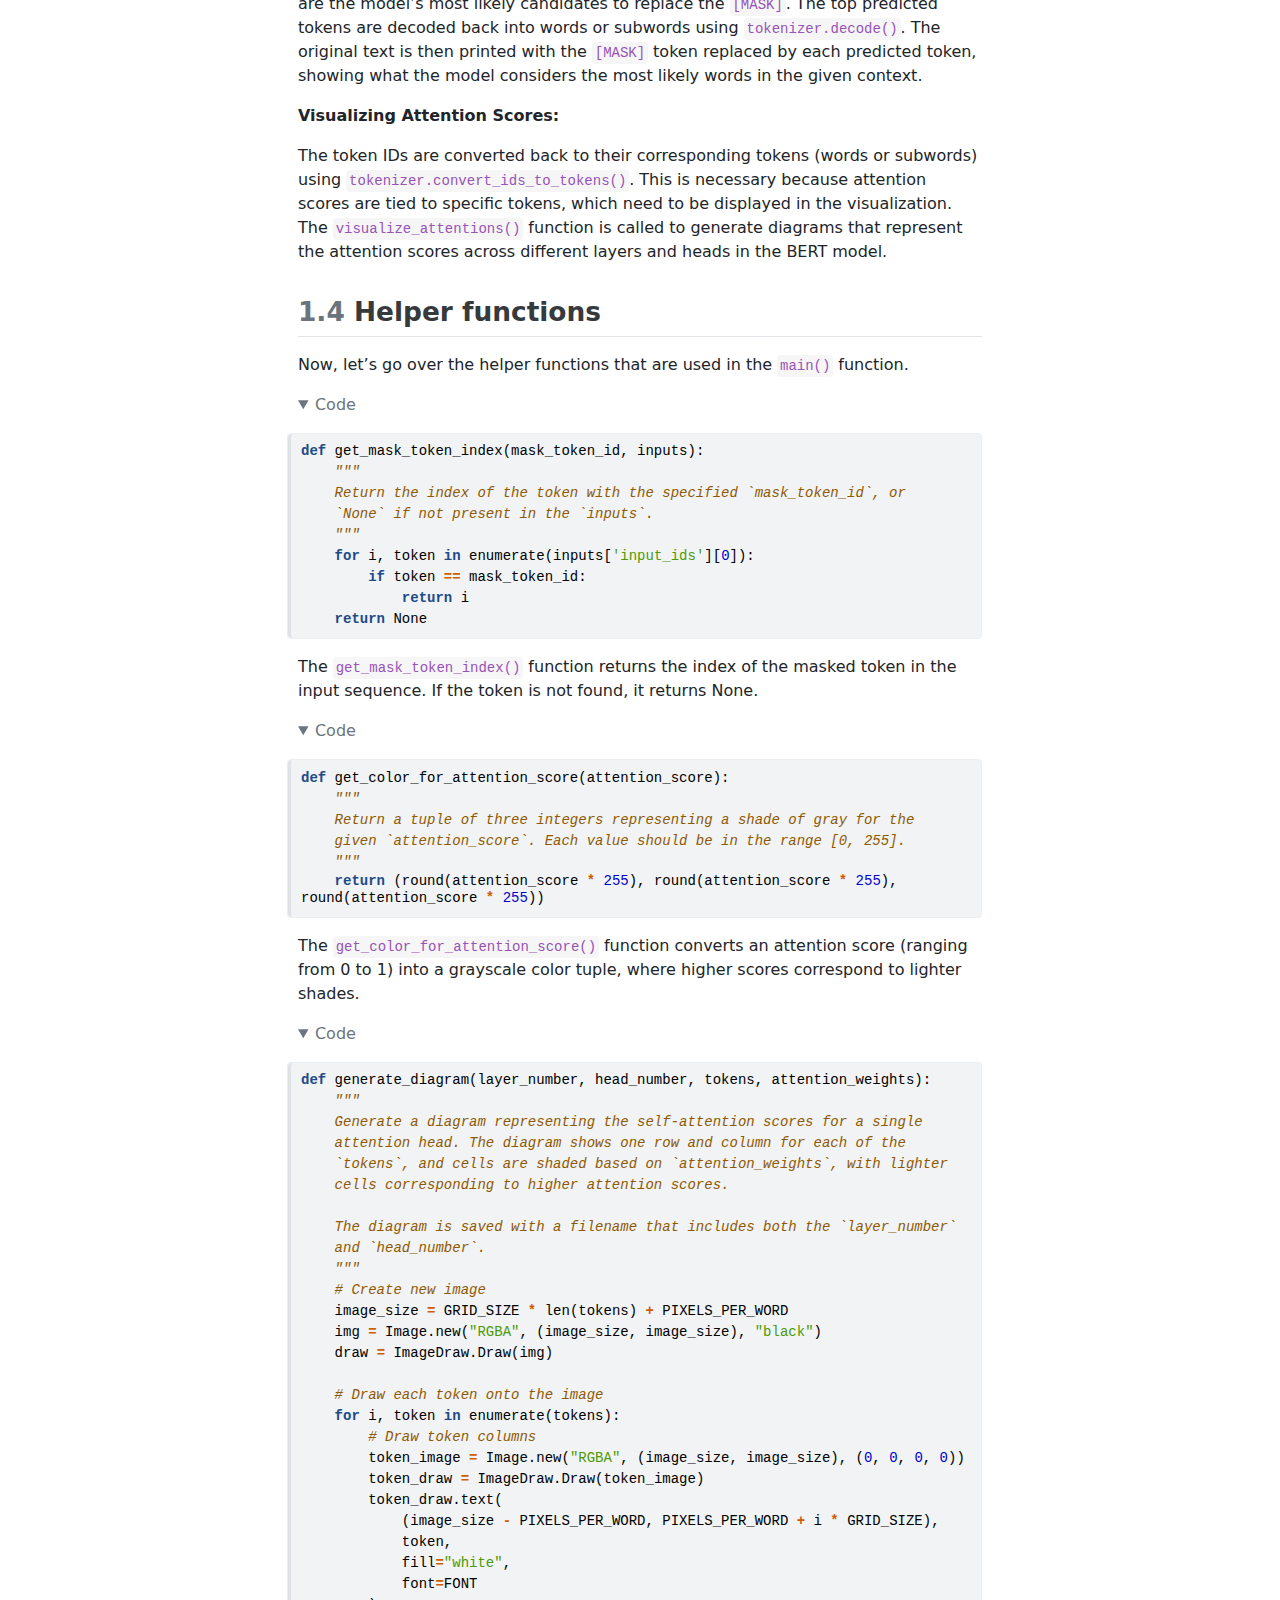
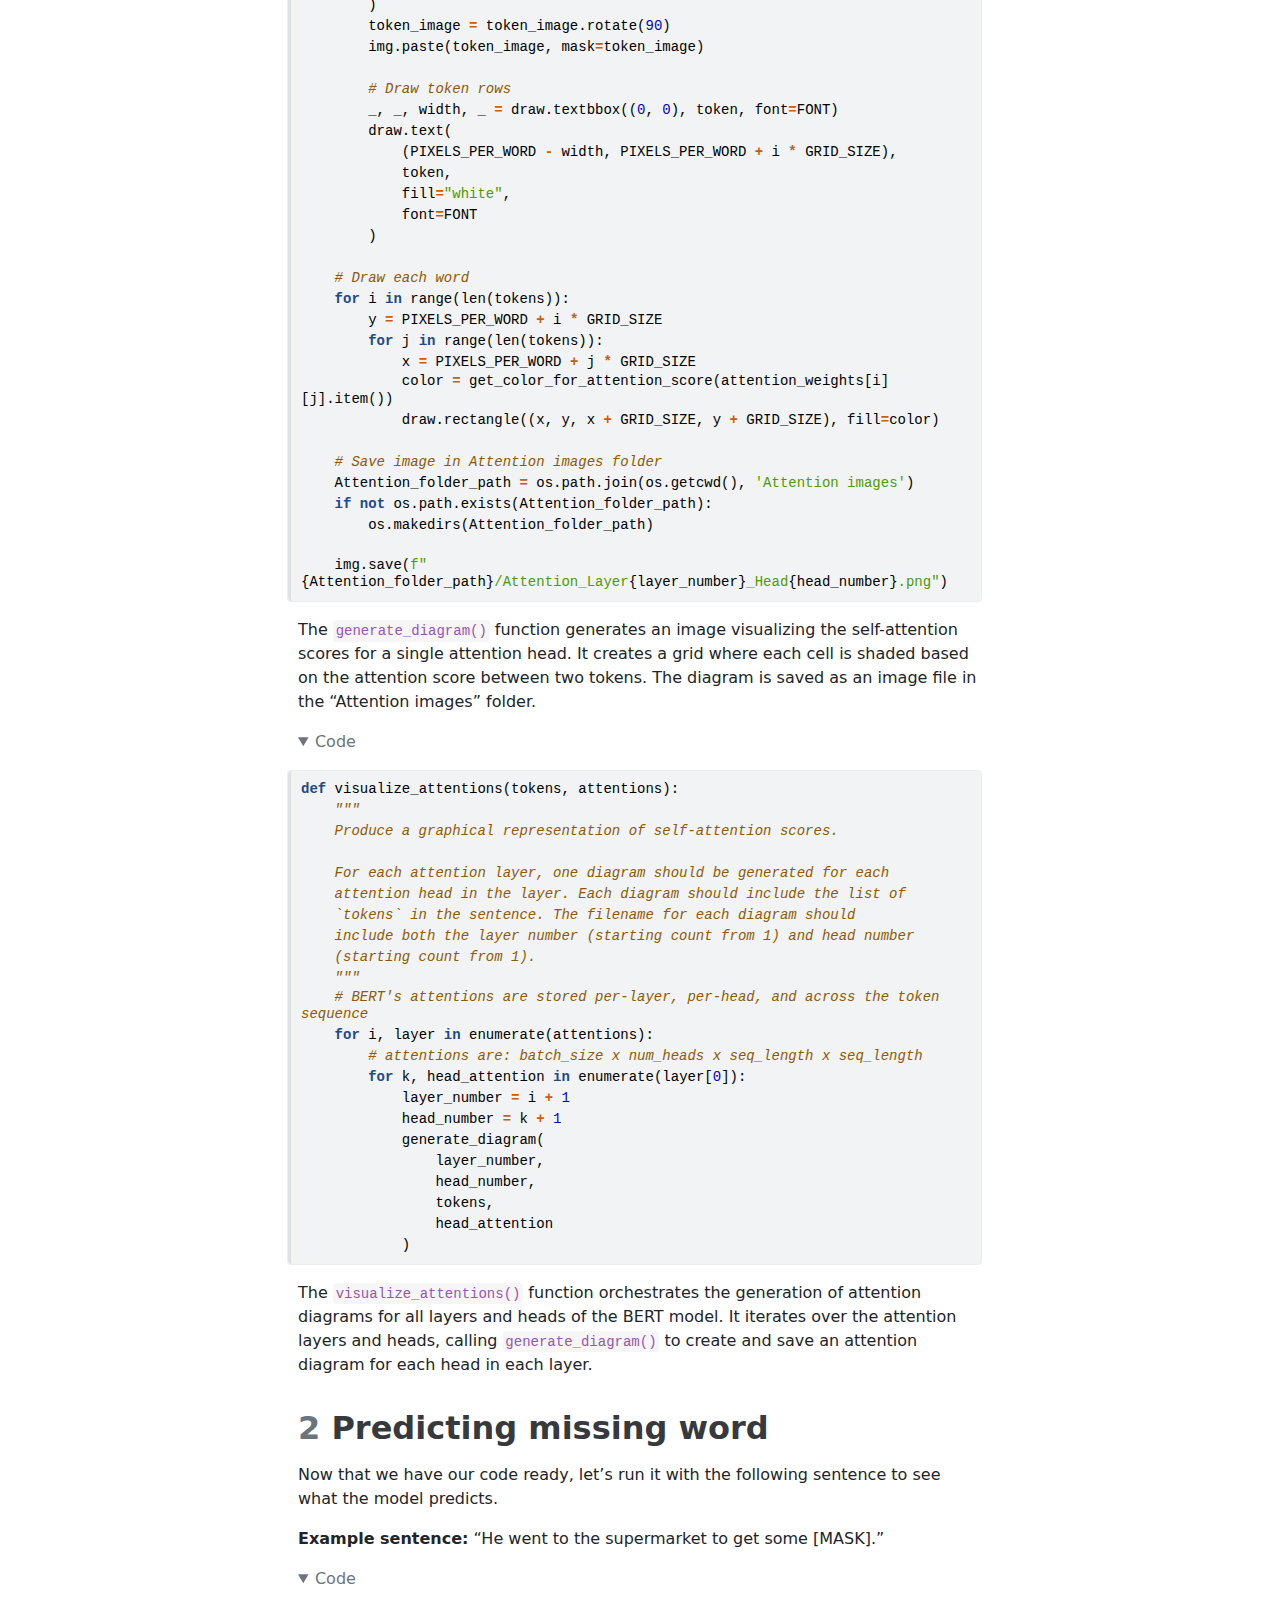
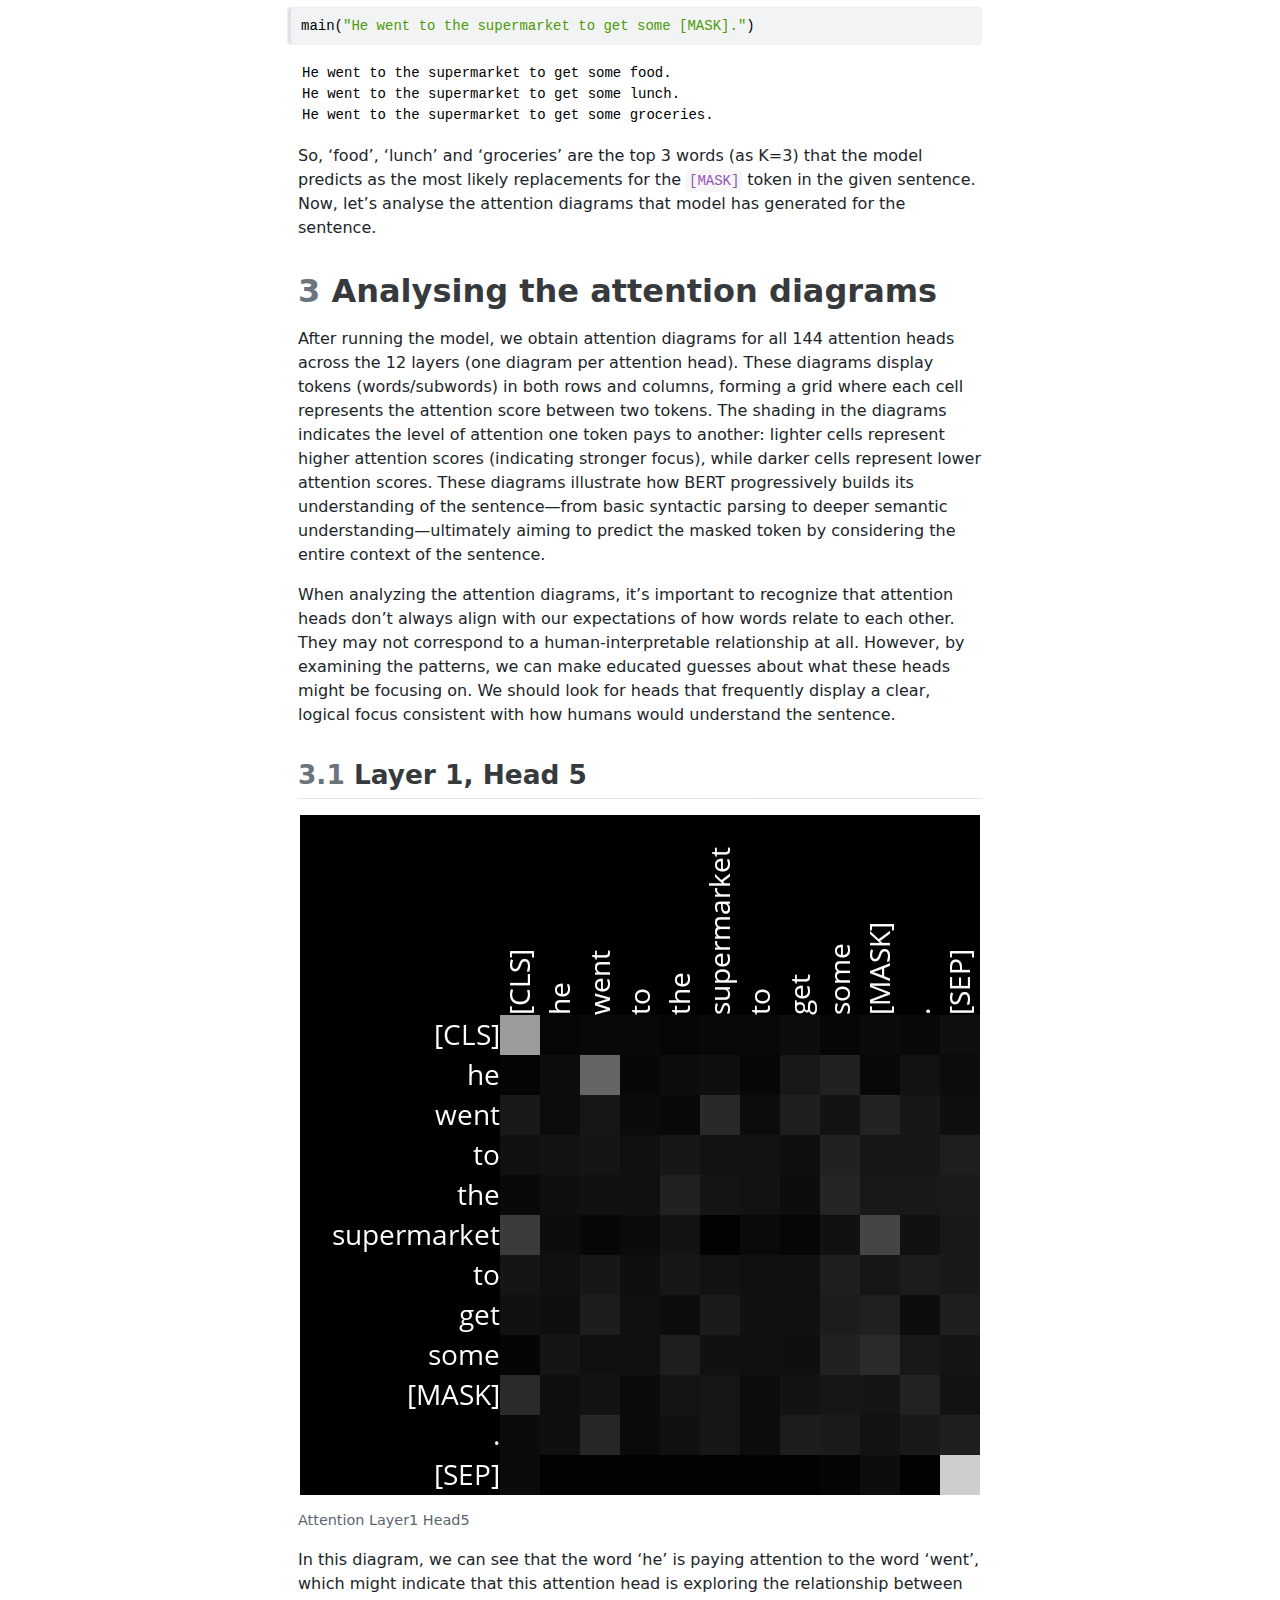
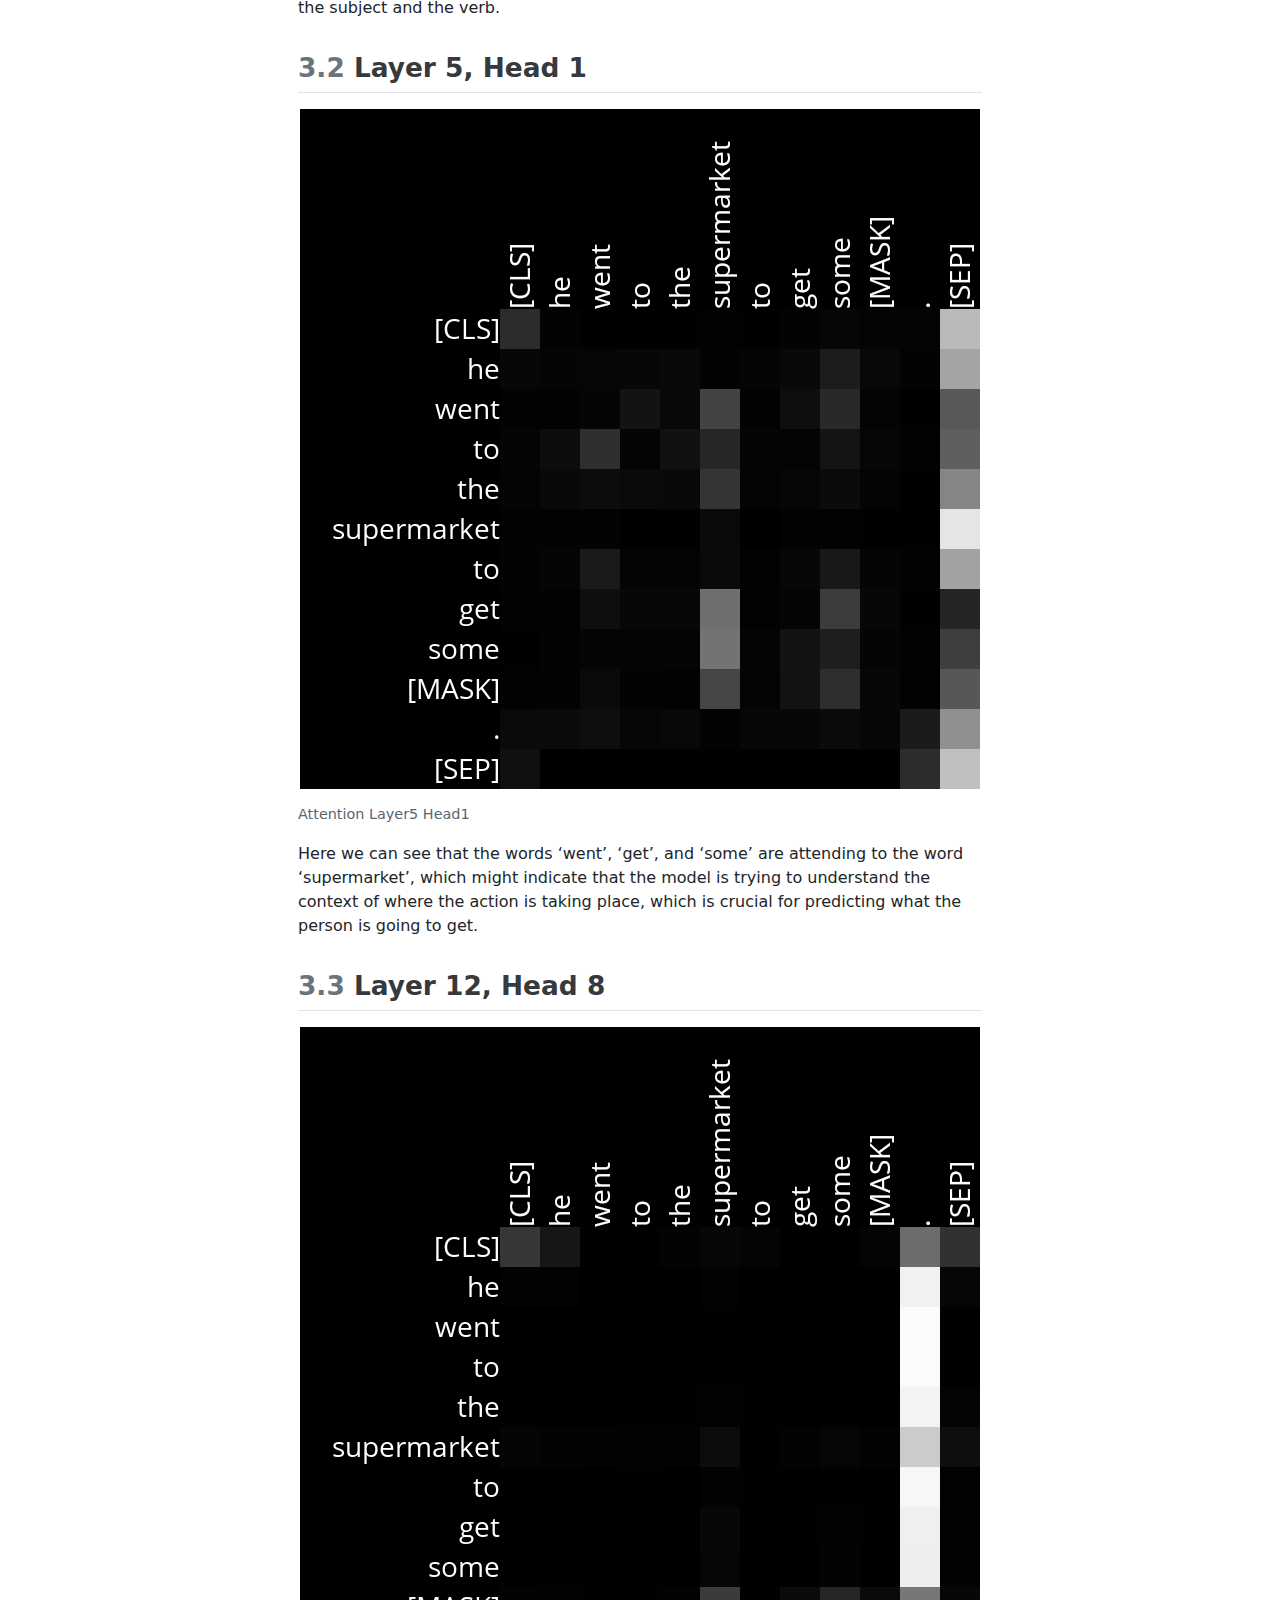
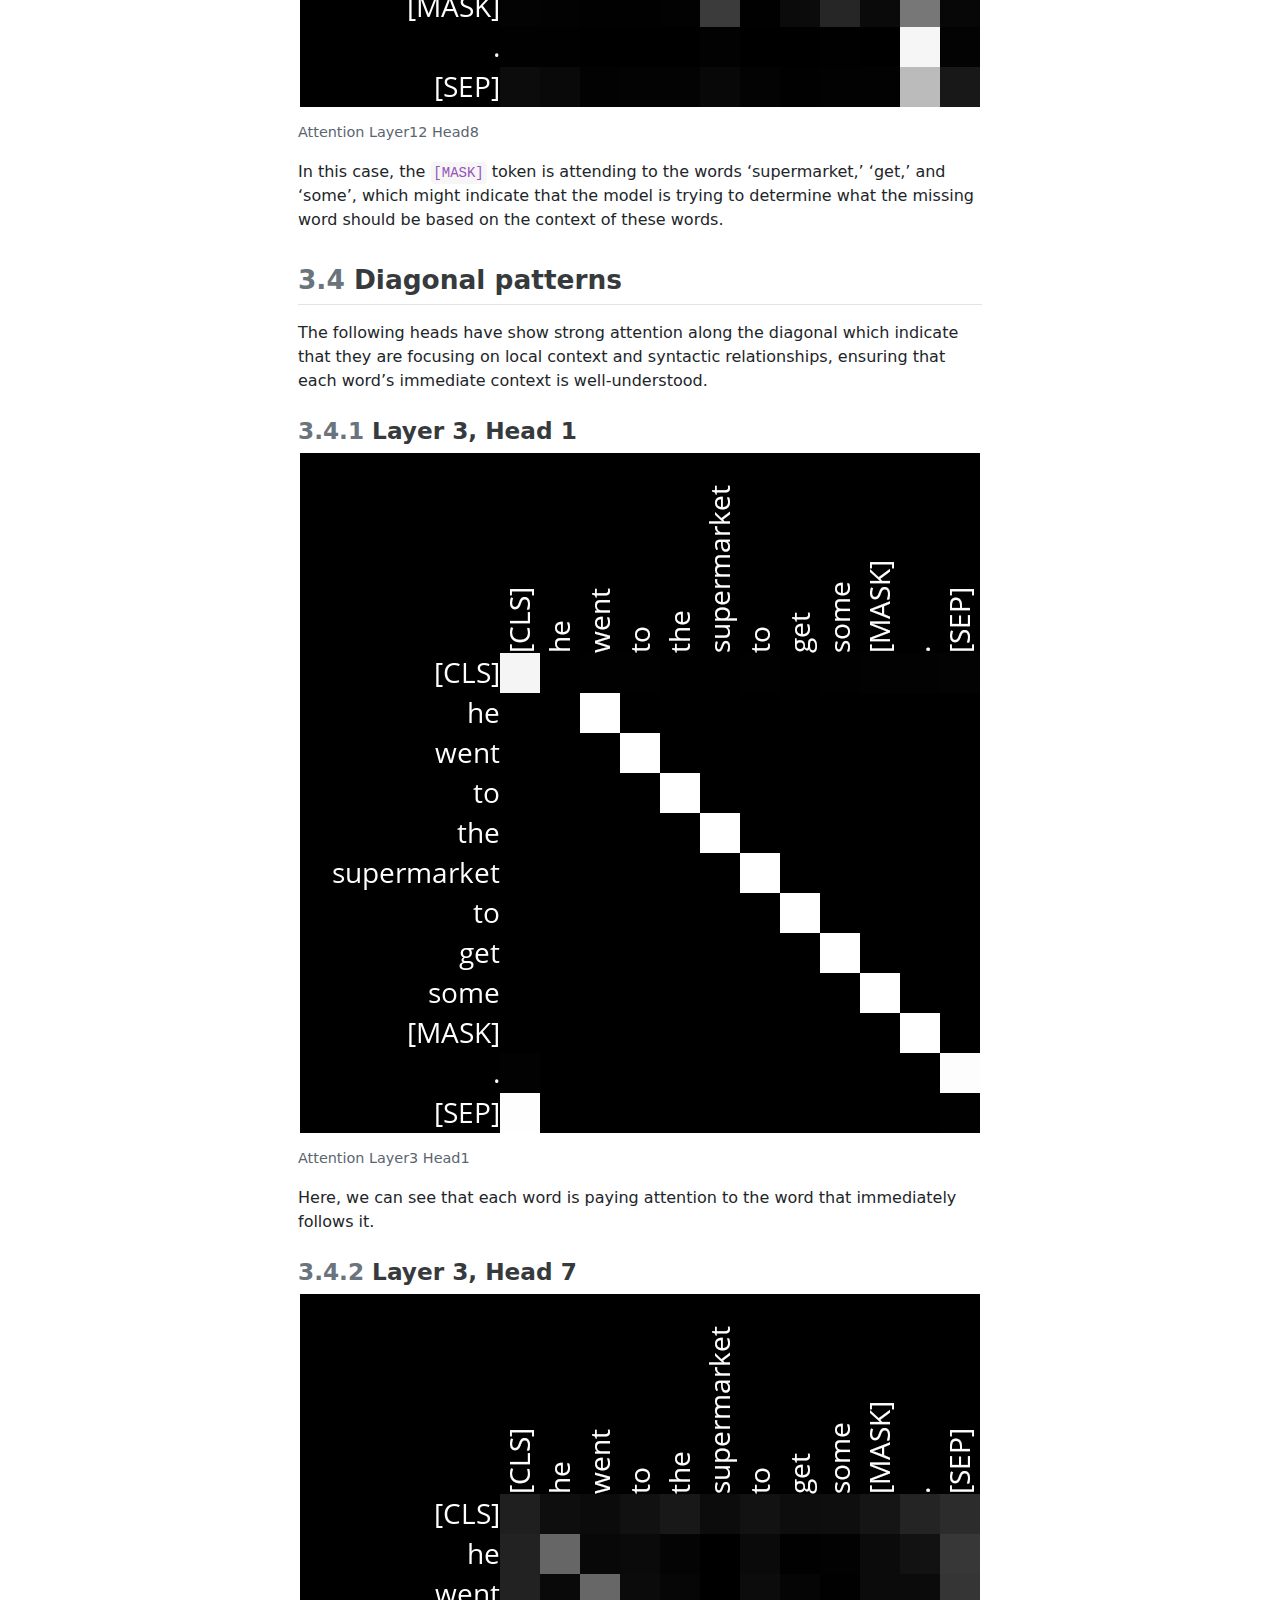
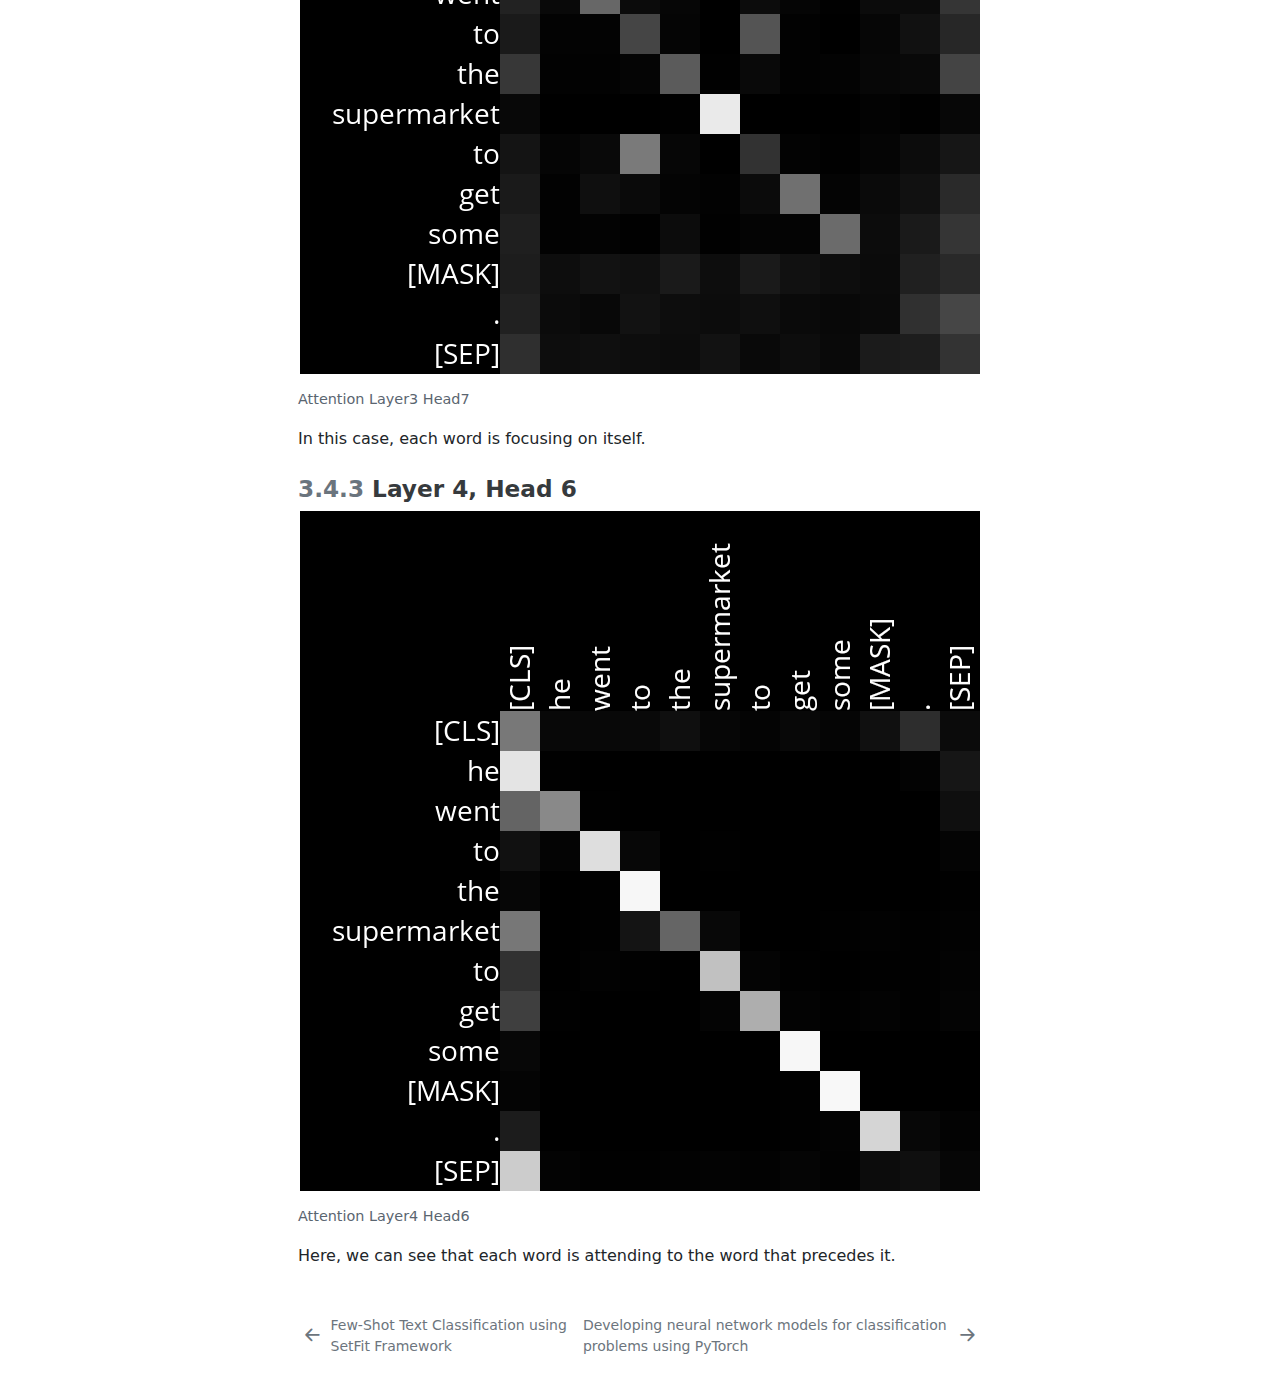
==== commit f68ed99c: "Add LLM project" ====
--- a/docs/projects/Bert/bertmodel.html
+++ b/docs/projects/Bert/bertmodel.html
@@ -65,6 +65,7 @@
 <script src="../../site_libs/quarto-search/quarto-search.js"></script>
 <meta name="quarto:offset" content="../../">
 <link href="../../projects/BnMclass/binaryNmulti.html" rel="next">
+<link href="../../projects/setfitFewshot/setfitFewshot.html" rel="prev">
 <script src="../../site_libs/quarto-html/quarto.js"></script>
 <script src="../../site_libs/quarto-html/popper.min.js"></script>
 <script src="../../site_libs/quarto-html/tippy.umd.min.js"></script>
@@ -118,7 +119,7 @@
           <div class="collapse navbar-collapse" id="navbarCollapse">
             <ul class="navbar-nav navbar-nav-scroll me-auto">
   <li class="nav-item">
-    <a class="nav-link active" href="../../projects/Bert/bertmodel.html" rel="" target="" aria-current="page">
+    <a class="nav-link active" href="../../projects/finetuningBert/finetuningBert.html" rel="" target="" aria-current="page">
  <span class="menu-text">Projects</span></a>
   </li>  
 </ul>
@@ -134,7 +135,7 @@
       <button type="button" class="quarto-btn-toggle btn" data-bs-toggle="collapse" data-bs-target="#quarto-sidebar,#quarto-sidebar-glass" aria-controls="quarto-sidebar" aria-expanded="false" aria-label="Toggle sidebar navigation" onclick="if (window.quartoToggleHeadroom) { window.quartoToggleHeadroom(); }">
         <i class="bi bi-layout-text-sidebar-reverse"></i>
       </button>
-      <nav class="quarto-page-breadcrumbs" aria-label="breadcrumb"><ol class="breadcrumb"><li class="breadcrumb-item"><a href="../../projects/Bert/bertmodel.html">ML Projects</a></li><li class="breadcrumb-item"><a href="../../projects/Bert/bertmodel.html">Using a pre-trained BERT model for text prediction and analysing its self-attention scores</a></li></ol></nav>
+      <nav class="quarto-page-breadcrumbs" aria-label="breadcrumb"><ol class="breadcrumb"><li class="breadcrumb-item"><a href="../../projects/finetuningBert/finetuningBert.html">ML Projects</a></li><li class="breadcrumb-item"><a href="../../projects/Bert/bertmodel.html">Using a pre-trained BERT model for text prediction and analysing its self-attention scores</a></li></ol></nav>
       <a class="flex-grow-1" role="button" data-bs-toggle="collapse" data-bs-target="#quarto-sidebar,#quarto-sidebar-glass" aria-controls="quarto-sidebar" aria-expanded="false" aria-label="Toggle sidebar navigation" onclick="if (window.quartoToggleHeadroom) { window.quartoToggleHeadroom(); }">      
       </a>
     </div>
@@ -155,6 +156,18 @@
           </a> 
       </div>
       <ul id="quarto-sidebar-section-1" class="collapse list-unstyled sidebar-section depth1 show">  
+          <li class="sidebar-item">
+  <div class="sidebar-item-container"> 
+  <a href="../../projects/finetuningBert/finetuningBert.html" class="sidebar-item-text sidebar-link">
+ <span class="menu-text">Fine tuning a Representation Model for Binary Sentiment Classification</span></a>
+  </div>
+</li>
+          <li class="sidebar-item">
+  <div class="sidebar-item-container"> 
+  <a href="../../projects/setfitFewshot/setfitFewshot.html" class="sidebar-item-text sidebar-link">
+ <span class="menu-text">Few-Shot Text Classification using SetFit Framework</span></a>
+  </div>
+</li>
           <li class="sidebar-item">
   <div class="sidebar-item-container"> 
   <a href="../../projects/Bert/bertmodel.html" class="sidebar-item-text sidebar-link active">
@@ -768,6 +781,9 @@
 </script>
 <nav class="page-navigation">
   <div class="nav-page nav-page-previous">
+      <a href="../../projects/setfitFewshot/setfitFewshot.html" class="pagination-link">
+        <i class="bi bi-arrow-left-short"></i> <span class="nav-page-text">Few-Shot Text Classification using SetFit Framework</span>
+      </a>          
   </div>
   <div class="nav-page nav-page-next">
       <a href="../../projects/BnMclass/binaryNmulti.html" class="pagination-link">
